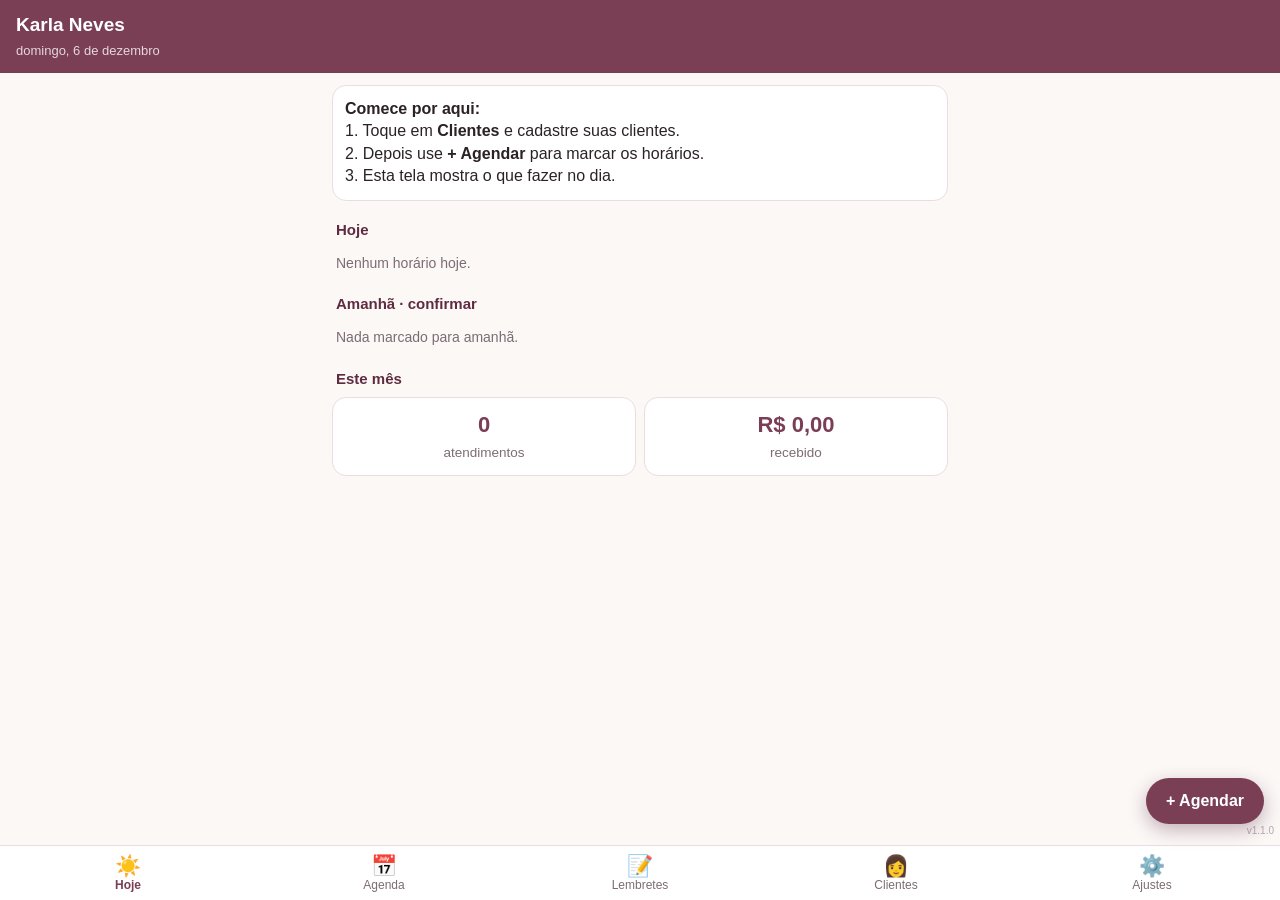
==== index.html @ f94f5964 "v1.1.0: área de Lembretes (repetição, cliente, pôr no calendário com alarme) Co-Authored-By: Claude " ====
<!DOCTYPE html>
<html lang="pt-BR">
<head>
<meta charset="utf-8">
<meta name="viewport" content="width=device-width, initial-scale=1, viewport-fit=cover">
<title>Karla Neves · Clientes</title>
<meta name="theme-color" content="#7a3e55">
<link rel="manifest" href="manifest.json">
<link rel="icon" href="icon-192.png">
<link rel="apple-touch-icon" href="icon-192.png">
<meta name="apple-mobile-web-app-capable" content="yes">
<meta name="apple-mobile-web-app-title" content="Clientes">
<style>
:root{--vinho:#7a3e55;--vinho2:#5e2c41;--rosa:#f6e9ee;--creme:#fbf8f6;--texto:#2b2226;--suave:#7c6c73;--linha:#eadde2;--verde:#2f8f5b;--verm:#c0392b;--amar:#c98a12;--zap:#1fa855}
*{box-sizing:border-box;-webkit-tap-highlight-color:transparent}
html,body{margin:0;background:var(--creme);color:var(--texto);font:16px/1.4 -apple-system,BlinkMacSystemFont,"Segoe UI",Roboto,sans-serif}
header{position:sticky;top:0;z-index:5;background:var(--vinho);color:#fff;padding:calc(12px + env(safe-area-inset-top)) 16px 12px}
header h1{margin:0;font-size:19px;font-weight:700}
header small{opacity:.8;font-size:13px}
main{padding:12px 12px 110px;max-width:640px;margin:0 auto}
nav{position:fixed;bottom:0;left:0;right:0;z-index:6;display:flex;background:#fff;border-top:1px solid var(--linha);padding-bottom:env(safe-area-inset-bottom)}
nav button{flex:1;border:0;background:none;padding:9px 0 8px;font-size:12px;color:var(--suave);display:flex;flex-direction:column;align-items:center;gap:2px}
nav button span{font-size:21px;line-height:1}
nav button.on{color:var(--vinho);font-weight:700}
h2{font-size:15px;margin:18px 4px 8px;color:var(--vinho2);display:flex;justify-content:space-between;align-items:center}
h2 .n{background:var(--vinho);color:#fff;border-radius:10px;padding:1px 8px;font-size:12px}
.card{background:#fff;border:1px solid var(--linha);border-radius:14px;padding:12px;margin-bottom:8px}
.row{display:flex;align-items:center;gap:10px}
.grow{flex:1;min-width:0}
.nome{font-weight:700;white-space:nowrap;overflow:hidden;text-overflow:ellipsis}
.sub{color:var(--suave);font-size:13.5px}
.hora{font-weight:800;font-size:17px;color:var(--vinho);min-width:52px}
.vazio{color:var(--suave);font-size:14px;padding:6px 4px 2px}
.acoes{display:flex;gap:6px;flex-wrap:wrap;margin-top:10px}
.btn{border:1px solid var(--linha);background:#fff;color:var(--texto);border-radius:10px;padding:9px 12px;font-size:14px;font-weight:600}
.btn.p{background:var(--vinho);border-color:var(--vinho);color:#fff}
.btn.z{background:var(--zap);border-color:var(--zap);color:#fff}
.btn.v{color:var(--verde);border-color:#bfe3cd}
.btn.r{color:var(--verm);border-color:#f0c4be}
.btn.full{width:100%;padding:13px;font-size:16px}
.tag{display:inline-block;font-size:12px;font-weight:700;border-radius:8px;padding:2px 7px}
.t-marcado{background:#efe7fb;color:#5b3a9a}.t-feito{background:#e3f4ea;color:var(--verde)}.t-faltou{background:#fbe6e3;color:var(--verm)}.t-cancelado{background:#eee;color:#777}.t-pagar{background:#fff2d9;color:var(--amar)}
.resumo{display:grid;grid-template-columns:1fr 1fr;gap:8px}
.resumo .card{margin:0;text-align:center}
.resumo b{display:block;font-size:22px;color:var(--vinho)}
.fab{position:fixed;right:16px;bottom:calc(76px + env(safe-area-inset-bottom));z-index:7;background:var(--vinho);color:#fff;border:0;border-radius:28px;padding:14px 20px;font-size:16px;font-weight:700;box-shadow:0 6px 18px rgba(94,44,65,.35)}
input,select,textarea{width:100%;font:inherit;font-size:16px;padding:11px;border:1px solid var(--linha);border-radius:10px;background:#fff;color:var(--texto)}
textarea{min-height:70px;resize:vertical}
label{display:block;font-size:13px;font-weight:700;color:var(--suave);margin:12px 2px 4px}
.duo{display:grid;grid-template-columns:1fr 1fr;gap:8px}
.busca{margin:4px 0 10px}
.dia{font-size:14px;font-weight:800;color:var(--vinho2);margin:16px 4px 6px;text-transform:capitalize}
.dia.hoje{color:var(--verde)}
#sheet{position:fixed;inset:0;z-index:20;display:none;background:rgba(30,15,22,.45)}
#sheet.on{display:block}
#sheet .box{position:absolute;left:0;right:0;bottom:0;max-height:92vh;overflow:auto;background:var(--creme);border-radius:18px 18px 0 0;padding:16px 16px calc(20px + env(safe-area-inset-bottom));max-width:640px;margin:0 auto}
#sheet h3{margin:0 0 4px;font-size:18px;color:var(--vinho2)}
.fecha{float:right;border:0;background:none;font-size:26px;line-height:1;color:var(--suave)}
.chips{display:flex;gap:6px;flex-wrap:wrap}
.chip{border:1px solid var(--linha);background:#fff;border-radius:16px;padding:6px 11px;font-size:13.5px}
.chip.on{background:var(--vinho);border-color:var(--vinho);color:#fff}
#toast{position:fixed;left:50%;bottom:140px;transform:translateX(-50%);background:#2b2226;color:#fff;padding:10px 16px;border-radius:10px;font-size:14px;z-index:30;opacity:0;transition:.25s;pointer-events:none}
#toast.on{opacity:1}
#versao{position:fixed;right:6px;bottom:calc(62px + env(safe-area-inset-bottom));font-size:10px;color:#b9a8b0;z-index:5}
.aviso{background:#fff2d9;border:1px solid #f2d79c;color:#7a5410;border-radius:12px;padding:10px 12px;font-size:14px;margin-top:8px}
.hist{border-top:1px solid var(--linha);padding:8px 0;font-size:14px}
</style>
</head>
<body>
<header><h1 id="tNeg">Karla Neves</h1><small id="tSub"></small></header>
<main id="main"></main>
<button class="fab" id="fab">+ Agendar</button>
<nav>
  <button data-v="hoje" class="on"><span>☀️</span>Hoje</button>
  <button data-v="agenda"><span>📅</span>Agenda</button>
  <button data-v="lembretes"><span>📝</span>Lembretes</button>
  <button data-v="clientes"><span>👩</span>Clientes</button>
  <button data-v="ajustes"><span>⚙️</span>Ajustes</button>
</nav>
<div id="sheet"><div class="box" id="sbox"></div></div>
<div id="toast"></div>
<div id="versao" data-versao></div>

<script>
const VERSAO='1.1.0';
document.getElementById('versao').textContent='v'+VERSAO;

/* ---------- dados ---------- */
const CHAVE='karla-clientes-v1';
const PADRAO={clientes:[],atend:[],lembretes:[],servicos:['Atendimento'],config:{
  negocio:'Karla Neves',diasSumida:45,
  msgConfirma:'Oi, {nome}! Tudo bem? Passando para confirmar seu horário {quando} às {hora} ({servico}). Posso confirmar? 😊',
  msgRetorno:'Oi, {nome}! Tudo bem? Faz um tempinho que você não vem. Quer agendar um horário esta semana? 💜',
  msgAniver:'Feliz aniversário, {nome}! 🎉 Muita saúde e alegria. Um beijo, {negocio}.',
  msgCobra:'Oi, {nome}! Ficou pendente o valor de R$ {valor} do atendimento de {data}. Pode me mandar quando der? Obrigada!'
},ultimoBackup:null};
let D;
function carregar(){try{D=JSON.parse(localStorage.getItem(CHAVE))}catch(e){D=null}
  if(!D)D=JSON.parse(JSON.stringify(PADRAO));
  D.config=Object.assign({},PADRAO.config,D.config||{});
  D.servicos=D.servicos&&D.servicos.length?D.servicos:['Atendimento'];
  D.lembretes=D.lembretes||[];}
function salvar(){try{localStorage.setItem(CHAVE,JSON.stringify(D))}catch(e){toast('Erro ao salvar!')}}
carregar();
try{navigator.storage&&navigator.storage.persist&&navigator.storage.persist()}catch(e){}

/* ---------- utilidades ---------- */
const $=s=>document.querySelector(s);
const id=()=>Date.now().toString(36)+Math.random().toString(36).slice(2,6);
const esc=s=>String(s??'').replace(/[&<>"']/g,c=>({'&':'&amp;','<':'&lt;','>':'&gt;','"':'&quot;',"'":'&#39;'}[c]));
const pad=n=>String(n).padStart(2,'0');
const iso=d=>d.getFullYear()+'-'+pad(d.getMonth()+1)+'-'+pad(d.getDate());
const hojeISO=()=>iso(new Date());
const somaDias=(s,n)=>{const d=new Date(s+'T12:00');d.setDate(d.getDate()+n);return iso(d)};
const difDias=(a,b)=>Math.round((new Date(b+'T12:00')-new Date(a+'T12:00'))/864e5);
const dataBR=s=>s?s.split('-').reverse().join('/'):'';
const diaSemana=s=>new Date(s+'T12:00').toLocaleDateString('pt-BR',{weekday:'long',day:'2-digit',month:'2-digit'});
const reais=v=>(Number(v)||0).toLocaleString('pt-BR',{minimumFractionDigits:2,maximumFractionDigits:2});
const cli=i=>D.clientes.find(c=>c.id===i)||{nome:'(cliente apagada)',tel:''};
function quando(s){const d=difDias(hojeISO(),s);return d===0?'hoje':d===1?'amanhã':'no dia '+dataBR(s)}
function toast(t){const e=$('#toast');e.textContent=t;e.classList.add('on');clearTimeout(e._t);e._t=setTimeout(()=>e.classList.remove('on'),2200)}
function telZap(t){let d=String(t||'').replace(/\D/g,'');if(!d)return'';if(d.length<=11)d='55'+d;return d}
function msg(mod,c,a){return mod.replace(/\{(\w+)\}/g,(m,k)=>({nome:(c.nome||'').split(' ')[0],negocio:D.config.negocio,
  quando:a?quando(a.data):'',data:a?dataBR(a.data):'',hora:a?a.hora:'',servico:a?a.servico:'',valor:a?reais(a.valor):''}[k]??m))}
function zap(c,texto){const t=telZap(c.tel);if(!t){toast('Cliente sem WhatsApp cadastrado');return}
  window.open('https://wa.me/'+t+'?text='+encodeURIComponent(texto),'_blank')}
function ultimaVisita(cid){let u=null;D.atend.forEach(a=>{if(a.clienteId===cid&&a.status==='feito'&&(!u||a.data>u))u=a.data});return u}
function temFuturo(cid){const h=hojeISO();return D.atend.some(a=>a.clienteId===cid&&a.status==='marcado'&&a.data>=h)}
function ordAt(a,b){return (a.data+a.hora).localeCompare(b.data+b.hora)}

/* ---------- navegação ---------- */
let VIEW='hoje',BUSCA='',VER_PASSADOS=false;
document.querySelectorAll('nav button').forEach(b=>b.onclick=()=>{VIEW=b.dataset.v;
  document.querySelectorAll('nav button').forEach(x=>x.classList.toggle('on',x===b));render();scrollTo(0,0)});
$('#fab').onclick=()=>formAtend();

function render(){
  $('#tNeg').textContent=D.config.negocio||'Clientes';
  $('#tSub').textContent=new Date().toLocaleDateString('pt-BR',{weekday:'long',day:'numeric',month:'long'});
  $('#fab').style.display=VIEW==='ajustes'?'none':'';
  $('#fab').textContent=VIEW==='clientes'?'+ Cliente':VIEW==='lembretes'?'+ Lembrete':'+ Agendar';
  $('#fab').onclick=VIEW==='clientes'?()=>formCliente():VIEW==='lembretes'?()=>formLemb():()=>formAtend();
  ({hoje:vHoje,agenda:vAgenda,lembretes:vLembretes,clientes:vClientes,ajustes:vAjustes})[VIEW]();
}

/* ---------- cartões ---------- */
function cardAt(a,modo){
  const c=cli(a.clienteId);
  const st=`<span class="tag t-${a.status}">${a.status}</span>`+(a.status==='feito'&&!a.pago&&Number(a.valor)>0?' <span class="tag t-pagar">a receber</span>':'');
  let ac='';
  if(a.status==='marcado'){
    ac+=`<button class="btn z" onclick="zapAt('${a.id}','confirma')">Confirmar</button>`;
    if(a.data<=hojeISO())ac+=`<button class="btn v" onclick="marca('${a.id}','feito')">✓ Feito</button><button class="btn r" onclick="marca('${a.id}','faltou')">Faltou</button>`;
  }
  if(a.status==='feito'&&!a.pago&&Number(a.valor)>0)ac+=`<button class="btn v" onclick="pagou('${a.id}')">Recebi R$ ${reais(a.valor)}</button><button class="btn z" onclick="zapAt('${a.id}','cobra')">Cobrar</button>`;
  return `<div class="card"><div class="row" onclick="formAtend('${a.id}')">
    <div class="hora">${modo==='data'?dataBR(a.data).slice(0,5):esc(a.hora||'--:--')}</div>
    <div class="grow"><div class="nome">${esc(c.nome)}</div><div class="sub">${esc(a.servico||'')}${Number(a.valor)?' · R$ '+reais(a.valor):''}</div></div>
    <div>${st}</div></div>${ac?`<div class="acoes">${ac}</div>`:''}</div>`;
}
function cardCli(c,extra,botao){
  return `<div class="card"><div class="row"><div class="grow" onclick="verCliente('${c.id}')"><div class="nome">${esc(c.nome)}</div><div class="sub">${extra||''}</div></div>${botao||''}</div></div>`;
}
window.zapAt=(aid,tipo)=>{const a=D.atend.find(x=>x.id===aid),c=cli(a.clienteId);
  zap(c,msg(tipo==='cobra'?D.config.msgCobra:D.config.msgConfirma,c,a));
  if(tipo==='confirma'){a.confirmado=true;salvar()}};
window.marca=(aid,s)=>{const a=D.atend.find(x=>x.id===aid);a.status=s;salvar();render();toast(s==='feito'?'Marcado como feito':'Marcado como falta')};
window.pagou=aid=>{const a=D.atend.find(x=>x.id===aid);a.pago=true;salvar();render();toast('Pagamento registrado')};

/* ---------- HOJE ---------- */
function vHoje(){
  const h=hojeISO(),am=somaDias(h,1);
  const deHoje=D.atend.filter(a=>a.data===h&&a.status!=='cancelado').sort(ordAt);
  const deAmanha=D.atend.filter(a=>a.data===am&&a.status==='marcado').sort(ordAt);
  const aReceber=D.atend.filter(a=>a.status==='feito'&&!a.pago&&Number(a.valor)>0&&a.data<h).sort(ordAt);
  const esqueceu=D.atend.filter(a=>a.status==='marcado'&&a.data<h).sort(ordAt);
  const aniv=D.clientes.filter(c=>c.aniver).map(c=>{const[m,d]=c.aniver.split('-');let ano=new Date().getFullYear();let s=ano+'-'+m+'-'+d;if(s<h)s=(ano+1)+'-'+m+'-'+d;return{c,s,dd:difDias(h,s)}}).filter(x=>x.dd<=7).sort((a,b)=>a.dd-b.dd);
  const sumidas=D.clientes.map(c=>({c,u:ultimaVisita(c.id)})).filter(x=>x.u&&difDias(x.u,h)>=D.config.diasSumida&&!temFuturo(x.c.id)&&!(x.c.avisadaEm&&difDias(x.c.avisadaEm,h)<15)).sort((a,b)=>a.u.localeCompare(b.u));
  const mes=h.slice(0,7);const feitosMes=D.atend.filter(a=>a.status==='feito'&&a.data.startsWith(mes));
  const recebido=feitosMes.filter(a=>a.pago).reduce((s,a)=>s+(Number(a.valor)||0),0);
  let o='';
  if(!D.clientes.length)o+=`<div class="card"><b>Comece por aqui:</b><br>1. Toque em <b>Clientes</b> e cadastre suas clientes.<br>2. Depois use <b>+ Agendar</b> para marcar os horários.<br>3. Esta tela mostra o que fazer no dia.</div>`;
  const lembHoje=D.lembretes.filter(l=>!l.feito&&(!l.data||l.data<=h)).sort(ordLemb);
  if(lembHoje.length)o+=sec('Lembretes',lembHoje.length,lembHoje.map(cardLemb).join(''));
  o+=sec('Hoje',deHoje.length,deHoje.map(a=>cardAt(a)).join('')||'<div class="vazio">Nenhum horário hoje.</div>');
  o+=sec('Amanhã · confirmar',deAmanha.length,deAmanha.map(a=>cardAt(a)).join('')||'<div class="vazio">Nada marcado para amanhã.</div>');
  if(esqueceu.length)o+=sec('Ficou sem marcar se veio',esqueceu.length,esqueceu.map(a=>cardAt(a,'data')).join(''));
  if(aReceber.length)o+=sec('A receber',aReceber.length,aReceber.map(a=>cardAt(a,'data')).join(''));
  if(aniv.length)o+=sec('Aniversários (7 dias)',aniv.length,aniv.map(x=>cardCli(x.c,x.dd===0?'🎂 É hoje!':'🎂 '+dataBR(x.s).slice(0,5)+' · em '+x.dd+' dia(s)',`<button class="btn z" onclick="zapCli('${x.c.id}','aniver')">Parabéns</button>`)).join(''));
  if(sumidas.length)o+=sec(`Sumidas (+${D.config.diasSumida} dias)`,sumidas.length,sumidas.map(x=>cardCli(x.c,'Última vez: '+dataBR(x.u)+' · há '+difDias(x.u,h)+' dias',`<button class="btn z" onclick="zapCli('${x.c.id}','retorno')">Chamar</button>`)).join(''));
  o+=`<h2>Este mês</h2><div class="resumo"><div class="card"><b>${feitosMes.length}</b><span class="sub">atendimentos</span></div><div class="card"><b>R$ ${reais(recebido)}</b><span class="sub">recebido</span></div></div>`;
  if(D.clientes.length&&(!D.ultimoBackup||difDias(D.ultimoBackup.slice(0,10),h)>=7))o+=`<div class="aviso">⚠️ Faz mais de 7 dias sem backup. Os dados ficam só neste celular. <a href="#" onclick="VIEW='ajustes';document.querySelector('[data-v=ajustes]').click();return false">Fazer backup</a></div>`;
  $('#main').innerHTML=o;
}
function sec(t,n,html){return `<h2>${t}${n?`<span class="n">${n}</span>`:''}</h2>${html}`}
window.zapCli=(cid,tipo)=>{const c=cli(cid);zap(c,msg(tipo==='aniver'?D.config.msgAniver:D.config.msgRetorno,c));
  if(tipo==='retorno'){c.avisadaEm=hojeISO();salvar();setTimeout(render,500)}};

/* ---------- AGENDA ---------- */
function vAgenda(){
  const h=hojeISO();
  let lista=D.atend.filter(a=>VER_PASSADOS?a.data<h:a.data>=h).sort(ordAt);
  if(VER_PASSADOS)lista.reverse();
  let o=`<div class="chips" style="margin:6px 2px"><button class="chip ${!VER_PASSADOS?'on':''}" onclick="VER_PASSADOS=false;render()">Próximos</button><button class="chip ${VER_PASSADOS?'on':''}" onclick="VER_PASSADOS=true;render()">Passados</button></div>`;
  if(!lista.length)o+='<div class="vazio" style="margin-top:14px">Nada por aqui.</div>';
  let dia='';
  lista.slice(0,200).forEach(a=>{if(a.data!==dia){dia=a.data;o+=`<div class="dia ${dia===h?'hoje':''}">${dia===h?'Hoje · ':''}${diaSemana(dia)}</div>`}o+=cardAt(a)});
  $('#main').innerHTML=o;
}

/* ---------- LEMBRETES ---------- */
const REP={nao:'Não repete',diario:'Todo dia',semanal:'Toda semana',mensal:'Todo mês'};
function ordLemb(a,b){return ((a.data||'0000')+(a.hora||'')).localeCompare((b.data||'0000')+(b.hora||''))}
function cardLemb(l){
  const h=hojeISO();const atras=l.data&&l.data<h&&!l.feito;
  const c=l.clienteId?cli(l.clienteId):null;
  const q=l.data?(l.data===h?'Hoje':l.data===somaDias(h,1)?'Amanhã':dataBR(l.data))+(l.hora?' às '+l.hora:''):'Sem data';
  return `<div class="card" style="${l.feito?'opacity:.55':''}"><div class="row">
    <button class="btn ${l.feito?'v':''}" style="padding:6px 10px;font-size:18px" onclick="feitoLemb('${l.id}')">${l.feito?'✓':'○'}</button>
    <div class="grow" onclick="formLemb('${l.id}')"><div class="nome" style="white-space:normal;${l.feito?'text-decoration:line-through':''}">${esc(l.texto)}</div>
    <div class="sub">${atras?'<b style="color:var(--verm)">Atrasado · </b>':''}${q}${l.repete&&l.repete!=='nao'?' · 🔁 '+REP[l.repete]:''}${c?' · 👩 '+esc(c.nome):''}</div></div></div></div>`;
}
function vLembretes(){
  const pend=D.lembretes.filter(l=>!l.feito).sort(ordLemb);
  const feitos=D.lembretes.filter(l=>l.feito).sort(ordLemb).reverse().slice(0,30);
  let o=sec('A fazer',pend.length,pend.map(cardLemb).join('')||'<div class="vazio">Nada pendente. Toque em <b>+ Lembrete</b>.</div>');
  if(feitos.length)o+=sec('Feitos',0,feitos.map(cardLemb).join('')+`<div class="acoes"><button class="btn r" onclick="limpaFeitos()">Apagar os feitos</button></div>`);
  $('#main').innerHTML=o;
}
window.feitoLemb=lid=>{const l=D.lembretes.find(x=>x.id===lid);l.feito=!l.feito;
  if(l.feito&&l.repete&&l.repete!=='nao'&&!l.proxCriado){const base=l.data||hojeISO();
    const prox=l.repete==='diario'?somaDias(base,1):l.repete==='semanal'?somaDias(base,7):(()=>{const d=new Date(base+'T12:00');d.setMonth(d.getMonth()+1);return iso(d)})();
    D.lembretes.push({...l,id:id(),data:prox,feito:false,proxCriado:false});l.proxCriado=true;toast('Feito! Próximo: '+dataBR(prox))}
  else toast(l.feito?'Feito!':'Voltou para a fazer');
  salvar();render()};
window.limpaFeitos=()=>{if(!confirm('Apagar todos os lembretes feitos?'))return;D.lembretes=D.lembretes.filter(l=>!l.feito);salvar();render()};
window.formLemb=(lid)=>{
  const l=lid?D.lembretes.find(x=>x.id===lid):{texto:'',data:hojeISO(),hora:'',clienteId:'',repete:'nao',feito:false};
  const opts=D.clientes.slice().sort((x,y)=>x.nome.localeCompare(y.nome,'pt')).map(c=>`<option value="${c.id}" ${c.id===l.clienteId?'selected':''}>${esc(c.nome)}</option>`).join('');
  abre(`<h3>${lid?'Lembrete':'Novo lembrete'}</h3>
  <label>O que fazer</label><textarea id="lTxt" placeholder="Ex.: Comprar acetona, pagar aluguel do espaço">${esc(l.texto)}</textarea>
  <div class="duo"><div><label>Data</label><input id="lData" type="date" value="${l.data||''}"></div><div><label>Hora (opcional)</label><input id="lHora" type="time" value="${esc(l.hora||'')}"></div></div>
  <label>Repetir</label><select id="lRep">${Object.entries(REP).map(([k,v])=>`<option value="${k}" ${l.repete===k?'selected':''}>${v}</option>`).join('')}</select>
  <label>Cliente (opcional)</label><select id="lCli"><option value="">Nenhuma</option>${opts}</select>
  <div class="acoes"><button class="btn p full" id="lOk">Salvar</button></div>
  <div class="acoes"><button class="btn full" id="lCal">📅 Salvar e pôr no calendário (com alarme)</button></div>
  ${lid?`<div class="acoes"><button class="btn r" id="lDel">Apagar lembrete</button></div>`:''}`);
  setTimeout(()=>!lid&&$('#lTxt').focus(),50);
  const grava=()=>{const texto=$('#lTxt').value.trim();if(!texto){toast('Escreva o lembrete');return null}
    const dados={texto,data:$('#lData').value,hora:$('#lHora').value,repete:$('#lRep').value,clienteId:$('#lCli').value};
    let obj;if(lid){Object.assign(l,dados);obj=l}else{obj={id:id(),feito:false,...dados};D.lembretes.push(obj)}
    salvar();fecha();render();return obj};
  $('#lOk').onclick=()=>{if(grava())toast('Lembrete salvo')};
  $('#lCal').onclick=()=>{if(!$('#lData').value)return toast('Escolha uma data para o calendário');const o=grava();if(o)calendario(o)};
  if(lid)$('#lDel').onclick=()=>{if(!confirm('Apagar este lembrete?'))return;D.lembretes=D.lembretes.filter(x=>x.id!==lid);salvar();fecha();render();toast('Apagado')};
};
async function calendario(l){
  const d=l.data.replace(/-/g,'');const agora=new Date().toISOString().replace(/[-:]/g,'').slice(0,15)+'Z';
  const txt=s=>String(s).replace(/[\\;,]/g,m=>'\\'+m).replace(/\n/g,'\\n');
  let ini,fim;
  if(l.hora){const t=l.hora.replace(':','')+'00';ini='DTSTART:'+d+'T'+t;const e=new Date(l.data+'T'+l.hora);e.setMinutes(e.getMinutes()+30);fim='DTEND:'+e.getFullYear()+pad(e.getMonth()+1)+pad(e.getDate())+'T'+pad(e.getHours())+pad(e.getMinutes())+'00'}
  else{ini='DTSTART;VALUE=DATE:'+d;fim='DTEND;VALUE=DATE:'+somaDias(l.data,1).replace(/-/g,'')}
  const rr={diario:'DAILY',semanal:'WEEKLY',mensal:'MONTHLY'}[l.repete];
  const c=l.clienteId?cli(l.clienteId).nome:'';
  const ics=['BEGIN:VCALENDAR','VERSION:2.0','PRODID:-//KarlaNeves//Clientes//PT','BEGIN:VEVENT','UID:'+l.id+'@karlaneves','DTSTAMP:'+agora,ini,fim,
    'SUMMARY:'+txt(l.texto+(c?' ('+c+')':'')),...(rr?['RRULE:FREQ='+rr]:[]),
    'BEGIN:VALARM','ACTION:DISPLAY','DESCRIPTION:'+txt(l.texto),'TRIGGER:'+(l.hora?'-PT0M':'PT9H'),'END:VALARM','END:VEVENT','END:VCALENDAR'].join('\r\n');
  const nome='lembrete.ics';const blob=new Blob([ics],{type:'text/calendar'});const file=new File([blob],nome,{type:'text/calendar'});
  try{if(/Android/i.test(navigator.userAgent)&&navigator.canShare&&navigator.canShare({files:[file]})){await navigator.share({files:[file]});return}}catch(e){if(e.name==='AbortError')return}
  const u=URL.createObjectURL(blob);const a=document.createElement('a');a.href=u;a.download=nome;document.body.appendChild(a);a.click();a.remove();setTimeout(()=>URL.revokeObjectURL(u),3000);
  toast('Abra o arquivo para adicionar ao calendário');
}

/* ---------- CLIENTES ---------- */
function vClientes(){
  const b=BUSCA.toLowerCase();
  const lista=D.clientes.filter(c=>!b||c.nome.toLowerCase().includes(b)||String(c.tel).includes(b)).sort((a,c)=>a.nome.localeCompare(c.nome,'pt'));
  let o=`<input class="busca" id="busca" placeholder="🔍 Buscar por nome ou telefone" value="${esc(BUSCA)}">`;
  o+=`<div class="sub" style="margin:0 4px 8px">${D.clientes.length} cliente(s)</div>`;
  o+=lista.map(c=>{const u=ultimaVisita(c.id);return cardCli(c,u?'Última vez: '+dataBR(u):'Ainda sem atendimento',`<button class="btn z" onclick="zapCli('${c.id}','livre')">WhatsApp</button>`)}).join('')||'<div class="vazio">Nenhuma cliente encontrada.</div>';
  $('#main').innerHTML=o;
  const i=$('#busca');i.oninput=()=>{BUSCA=i.value;const p=i.selectionStart;vClientes();const n=$('#busca');n.focus();n.setSelectionRange(p,p)};
}
window.zapCli=((orig)=>(cid,tipo)=>{if(tipo==='livre'){const c=cli(cid);const t=telZap(c.tel);if(!t)return toast('Cliente sem WhatsApp cadastrado');window.open('https://wa.me/'+t,'_blank');return}orig(cid,tipo)})(window.zapCli);

/* ---------- folha (formulários) ---------- */
function abre(html){$('#sbox').innerHTML='<button class="fecha" onclick="fecha()">×</button>'+html;$('#sheet').classList.add('on')}
window.fecha=()=>$('#sheet').classList.remove('on');
$('#sheet').onclick=e=>{if(e.target.id==='sheet')fecha()};

window.formCliente=(cid,depois)=>{
  const c=cid?D.clientes.find(x=>x.id===cid):{nome:'',tel:'',aniver:'',obs:''};
  const [am,ad]=(c.aniver||'-').split('-');
  abre(`<h3>${cid?'Editar cliente':'Nova cliente'}</h3>
  <label>Nome</label><input id="fNome" value="${esc(c.nome)}" autocomplete="off">
  <label>WhatsApp (com DDD)</label><input id="fTel" type="tel" inputmode="tel" value="${esc(c.tel)}" placeholder="77 99999-9999">
  <label>Aniversário (dia e mês)</label><div class="duo"><input id="fAd" inputmode="numeric" maxlength="2" placeholder="Dia" value="${esc(ad||'')}"><input id="fAm" inputmode="numeric" maxlength="2" placeholder="Mês" value="${esc(am||'')}"></div>
  <label>Observações (preferências, alergias, cor, etc.)</label><textarea id="fObs">${esc(c.obs)}</textarea>
  <div class="acoes"><button class="btn p full" id="fOk">Salvar</button></div>`);
  setTimeout(()=>!cid&&$('#fNome').focus(),50);
  $('#fOk').onclick=()=>{
    const nome=$('#fNome').value.trim();if(!nome)return toast('Escreva o nome');
    const d=parseInt($('#fAd').value),m=parseInt($('#fAm').value);
    let aniver='';if(d&&m){if(d<1||d>31||m<1||m>12)return toast('Aniversário inválido');aniver=pad(m)+'-'+pad(d)}
    const dados={nome,tel:$('#fTel').value.trim(),aniver,obs:$('#fObs').value.trim()};
    let novo;if(cid)Object.assign(c,dados);else{novo={id:id(),criado:hojeISO(),...dados};D.clientes.push(novo)}
    salvar();fecha();render();toast('Cliente salva');
    if(depois)depois(novo||c);
  };
};

window.verCliente=cid=>{
  const c=cli(cid);const hs=D.atend.filter(a=>a.clienteId===cid).sort(ordAt).reverse();
  const feitos=hs.filter(a=>a.status==='feito');const total=feitos.reduce((s,a)=>s+(Number(a.valor)||0),0);
  const faltas=hs.filter(a=>a.status==='faltou').length;
  abre(`<h3>${esc(c.nome)}</h3>
  <div class="sub">${c.tel?'📱 '+esc(c.tel):'Sem telefone'}${c.aniver?' · 🎂 '+c.aniver.split('-').reverse().join('/'):''}</div>
  ${c.obs?`<div class="card" style="margin-top:10px">📝 ${esc(c.obs).replace(/\n/g,'<br>')}</div>`:''}
  <div class="resumo" style="margin-top:10px"><div class="card"><b>${feitos.length}</b><span class="sub">atendimentos${faltas?' · '+faltas+' falta(s)':''}</span></div><div class="card"><b>R$ ${reais(total)}</b><span class="sub">no total</span></div></div>
  <div class="acoes"><button class="btn z" onclick="zapCli('${cid}','livre')">WhatsApp</button><button class="btn p" onclick="formAtend(null,'${cid}')">Agendar</button><button class="btn" onclick="formCliente('${cid}')">Editar</button></div>
  <h2>Histórico</h2>${hs.map(a=>`<div class="hist" onclick="formAtend('${a.id}')"><b>${dataBR(a.data)} ${esc(a.hora||'')}</b> · ${esc(a.servico||'')} ${Number(a.valor)?'· R$ '+reais(a.valor):''} <span class="tag t-${a.status}">${a.status}</span></div>`).join('')||'<div class="vazio">Nenhum atendimento ainda.</div>'}
  <div class="acoes" style="margin-top:20px"><button class="btn r" onclick="apagaCliente('${cid}')">Apagar cliente</button></div>`);
};
window.apagaCliente=cid=>{const n=D.atend.filter(a=>a.clienteId===cid).length;
  if(!confirm('Apagar esta cliente'+(n?' e os '+n+' atendimento(s) dela':'')+'? Não dá para desfazer.'))return;
  D.clientes=D.clientes.filter(c=>c.id!==cid);D.atend=D.atend.filter(a=>a.clienteId!==cid);salvar();fecha();render();toast('Cliente apagada')};

window.formAtend=(aid,cidPre)=>{
  if(!aid&&!D.clientes.length){toast('Cadastre uma cliente primeiro');return formCliente(null,c=>formAtend(null,c.id))}
  const a=aid?D.atend.find(x=>x.id===aid):{clienteId:cidPre||'',data:hojeISO(),hora:'',servico:D.servicos[0]||'',valor:'',status:'marcado',pago:false,obs:''};
  const opts=D.clientes.slice().sort((x,y)=>x.nome.localeCompare(y.nome,'pt')).map(c=>`<option value="${c.id}" ${c.id===a.clienteId?'selected':''}>${esc(c.nome)}</option>`).join('');
  const sv=D.servicos.map(s=>`<option>${esc(s)}</option>`).join('');
  abre(`<h3>${aid?'Atendimento':'Novo agendamento'}</h3>
  <label>Cliente</label><div class="row"><select id="aCli" class="grow"><option value="">Escolha…</option>${opts}</select><button class="btn" onclick="formCliente(null,c=>formAtend(null,c.id))">+ Nova</button></div>
  <div class="duo"><div><label>Data</label><input id="aData" type="date" value="${a.data}"></div><div><label>Hora</label><input id="aHora" type="time" value="${esc(a.hora)}"></div></div>
  <label>Serviço</label><input id="aServ" list="lServ" value="${esc(a.servico)}" placeholder="Ex.: Manicure"><datalist id="lServ">${sv}</datalist>
  <label>Valor (R$)</label><input id="aVal" inputmode="decimal" value="${a.valor!==''?esc(String(a.valor).replace('.',',')):''}" placeholder="0,00">
  <label>Situação</label><div class="chips" id="aSt">${['marcado','feito','faltou','cancelado'].map(s=>`<button class="chip ${a.status===s?'on':''}" data-s="${s}">${s}</button>`).join('')}</div>
  <label><input type="checkbox" id="aPago" style="width:auto;vertical-align:middle" ${a.pago?'checked':''}> Já pagou</label>
  <label>Observação</label><textarea id="aObs">${esc(a.obs)}</textarea>
  <div class="acoes"><button class="btn p full" id="aOk">Salvar</button></div>
  ${aid?`<div class="acoes"><button class="btn r" id="aDel">Apagar atendimento</button></div>`:''}`);
  let st=a.status;
  document.querySelectorAll('#aSt .chip').forEach(b=>b.onclick=()=>{st=b.dataset.s;document.querySelectorAll('#aSt .chip').forEach(x=>x.classList.toggle('on',x===b))});
  $('#aOk').onclick=()=>{
    const clienteId=$('#aCli').value;if(!clienteId)return toast('Escolha a cliente');
    const data=$('#aData').value;if(!data)return toast('Escolha a data');
    const servico=$('#aServ').value.trim();
    const valor=parseFloat(($('#aVal').value||'0').replace(/\./g,'').replace(',','.'))||0;
    const hora=$('#aHora').value;
    const choque=D.atend.find(x=>x.id!==aid&&x.data===data&&hora&&x.hora===hora&&x.status==='marcado');
    if(choque&&!confirm('Já tem '+cli(choque.clienteId).nome+' marcada nesse horário. Salvar mesmo assim?'))return;
    const dados={clienteId,data,hora,servico,valor,status:st,pago:$('#aPago').checked,obs:$('#aObs').value.trim()};
    if(aid)Object.assign(a,dados);else D.atend.push({id:id(),...dados});
    if(servico&&!D.servicos.includes(servico))D.servicos.push(servico);
    salvar();fecha();render();toast('Salvo');
  };
  if(aid)$('#aDel').onclick=()=>{if(!confirm('Apagar este atendimento?'))return;D.atend=D.atend.filter(x=>x.id!==aid);salvar();fecha();render();toast('Apagado')};
};

/* ---------- AJUSTES ---------- */
function vAjustes(){
  const c=D.config;
  $('#main').innerHTML=`
  <h2>Backup (importante)</h2>
  <div class="card">Os dados ficam <b>só neste celular</b>. Faça backup toda semana e guarde o arquivo no WhatsApp, e-mail ou Drive.
  <div class="sub" style="margin-top:6px">Último backup: ${D.ultimoBackup?dataBR(D.ultimoBackup.slice(0,10)):'nunca'}</div>
  <div class="acoes"><button class="btn p" onclick="backup()">Fazer backup</button><button class="btn" onclick="$('#arq').click()">Restaurar backup</button></div>
  <input type="file" id="arq" accept=".json,application/json" style="display:none"></div>
  <h2>Negócio</h2>
  <div class="card"><label style="margin-top:0">Nome que aparece no topo e nas mensagens</label><input id="cNeg" value="${esc(c.negocio)}">
  <label>Avisar "sumida" depois de quantos dias sem vir</label><input id="cDias" type="number" inputmode="numeric" value="${c.diasSumida}"></div>
  <h2>Mensagens do WhatsApp</h2>
  <div class="card"><div class="sub">Pode usar: {nome} {quando} {data} {hora} {servico} {valor} {negocio}</div>
  <label>Confirmar horário</label><textarea id="mConf">${esc(c.msgConfirma)}</textarea>
  <label>Chamar cliente sumida</label><textarea id="mRet">${esc(c.msgRetorno)}</textarea>
  <label>Aniversário</label><textarea id="mAni">${esc(c.msgAniver)}</textarea>
  <label>Cobrar pagamento</label><textarea id="mCob">${esc(c.msgCobra)}</textarea></div>
  <div class="acoes"><button class="btn p full" onclick="salvaAjustes()">Salvar ajustes</button></div>
  <h2>Instalar no celular</h2>
  <div class="card sub">Android (Chrome): menu ⋮ → <b>Adicionar à tela inicial</b>.<br>iPhone (Safari): botão Compartilhar → <b>Adicionar à Tela de Início</b>.</div>
  <div class="sub" style="text-align:center;margin-top:16px">Versão ${VERSAO}</div>`;
  $('#arq').onchange=restaurar;
}
window.salvaAjustes=()=>{Object.assign(D.config,{negocio:$('#cNeg').value.trim()||'Clientes',diasSumida:Math.max(1,parseInt($('#cDias').value)||45),
  msgConfirma:$('#mConf').value,msgRetorno:$('#mRet').value,msgAniver:$('#mAni').value,msgCobra:$('#mCob').value});salvar();render();toast('Ajustes salvos')};
window.backup=async()=>{
  D.ultimoBackup=new Date().toISOString();salvar();
  const nome='backup-clientes-'+hojeISO()+'.json';
  const blob=new Blob([JSON.stringify(D,null,1)],{type:'application/json'});
  const file=new File([blob],nome,{type:'application/json'});
  try{if(navigator.canShare&&navigator.canShare({files:[file]})){await navigator.share({files:[file],title:nome});render();toast('Backup feito');return}}catch(e){if(e.name==='AbortError'){return}}
  const u=URL.createObjectURL(blob);const l=document.createElement('a');l.href=u;l.download=nome;document.body.appendChild(l);l.click();l.remove();setTimeout(()=>URL.revokeObjectURL(u),2000);render();toast('Backup baixado');
};
function restaurar(e){const f=e.target.files[0];if(!f)return;const r=new FileReader();
  r.onload=()=>{try{const n=JSON.parse(r.result);if(!Array.isArray(n.clientes)||!Array.isArray(n.atend))throw 0;
    if(!confirm('Restaurar este backup? Ele SUBSTITUI os dados atuais ('+n.clientes.length+' clientes, '+n.atend.length+' atendimentos).'))return;
    D=n;D.config=Object.assign({},PADRAO.config,D.config||{});D.servicos=D.servicos||['Atendimento'];D.lembretes=D.lembretes||[];salvar();render();toast('Backup restaurado')}catch(x){toast('Arquivo inválido')}};
  r.readAsText(f)}

render();
if('serviceWorker' in navigator)navigator.serviceWorker.register('sw.js').catch(()=>{});
</script>
</body>
</html>
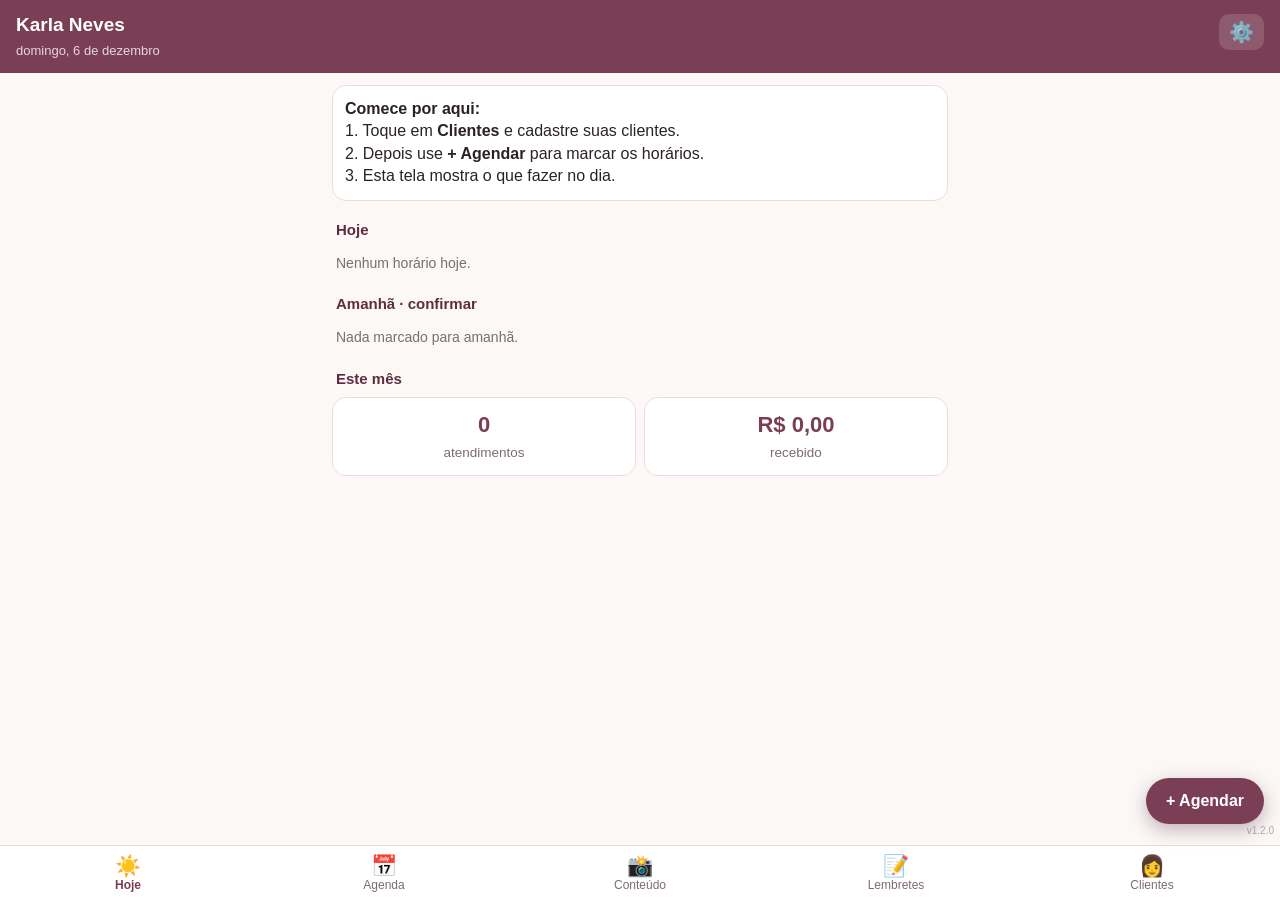
==== commit 28412423: "v1.2.0: área Conteúdo (post com arquivo e legenda, vídeo com roteiro e links, lembrete por WhatsApp)" ====
--- a/index.html
+++ b/index.html
@@ -67,31 +67,33 @@
 </style>
 </head>
 <body>
-<header><h1 id="tNeg">Karla Neves</h1><small id="tSub"></small></header>
+<header><button id="engr" style="float:right;border:0;background:rgba(255,255,255,.15);color:#fff;border-radius:10px;font-size:20px;padding:6px 10px;margin-top:2px">⚙️</button><h1 id="tNeg">Karla Neves</h1><small id="tSub"></small></header>
 <main id="main"></main>
 <button class="fab" id="fab">+ Agendar</button>
 <nav>
   <button data-v="hoje" class="on"><span>☀️</span>Hoje</button>
   <button data-v="agenda"><span>📅</span>Agenda</button>
+  <button data-v="conteudo"><span>📸</span>Conteúdo</button>
   <button data-v="lembretes"><span>📝</span>Lembretes</button>
   <button data-v="clientes"><span>👩</span>Clientes</button>
-  <button data-v="ajustes"><span>⚙️</span>Ajustes</button>
 </nav>
 <div id="sheet"><div class="box" id="sbox"></div></div>
 <div id="toast"></div>
 <div id="versao" data-versao></div>
 
 <script>
-const VERSAO='1.1.0';
+const VERSAO='1.2.0';
 document.getElementById('versao').textContent='v'+VERSAO;
 
 /* ---------- dados ---------- */
 const CHAVE='karla-clientes-v1';
-const PADRAO={clientes:[],atend:[],lembretes:[],servicos:['Atendimento'],config:{
+const PADRAO={clientes:[],atend:[],lembretes:[],conteudos:[],servicos:['Atendimento'],config:{
   negocio:'Karla Neves',diasSumida:45,
   msgConfirma:'Oi, {nome}! Tudo bem? Passando para confirmar seu horário {quando} às {hora} ({servico}). Posso confirmar? 😊',
   msgRetorno:'Oi, {nome}! Tudo bem? Faz um tempinho que você não vem. Quer agendar um horário esta semana? 💜',
   msgAniver:'Feliz aniversário, {nome}! 🎉 Muita saúde e alegria. Um beijo, {negocio}.',
+  msgPost:'Oi, {nome}! 📸 Lembrete: {prazo} é dia de postar no Instagram ({titulo}).\n\nLegenda:\n{legenda}',
+  msgVideo:'Oi, {nome}! 🎬 Lembrete: gravar o vídeo "{titulo}" até {prazo}.\n\nRoteiro:\n{roteiro}\n\nReferências:\n{links}',
   msgCobra:'Oi, {nome}! Ficou pendente o valor de R$ {valor} do atendimento de {data}. Pode me mandar quando der? Obrigada!'
 },ultimoBackup:null};
 let D;
@@ -99,7 +101,7 @@
   if(!D)D=JSON.parse(JSON.stringify(PADRAO));
   D.config=Object.assign({},PADRAO.config,D.config||{});
   D.servicos=D.servicos&&D.servicos.length?D.servicos:['Atendimento'];
-  D.lembretes=D.lembretes||[];}
+  D.lembretes=D.lembretes||[];D.conteudos=D.conteudos||[];}
 function salvar(){try{localStorage.setItem(CHAVE,JSON.stringify(D))}catch(e){toast('Erro ao salvar!')}}
 carregar();
 try{navigator.storage&&navigator.storage.persist&&navigator.storage.persist()}catch(e){}
@@ -120,8 +122,8 @@
 function quando(s){const d=difDias(hojeISO(),s);return d===0?'hoje':d===1?'amanhã':'no dia '+dataBR(s)}
 function toast(t){const e=$('#toast');e.textContent=t;e.classList.add('on');clearTimeout(e._t);e._t=setTimeout(()=>e.classList.remove('on'),2200)}
 function telZap(t){let d=String(t||'').replace(/\D/g,'');if(!d)return'';if(d.length<=11)d='55'+d;return d}
-function msg(mod,c,a){return mod.replace(/\{(\w+)\}/g,(m,k)=>({nome:(c.nome||'').split(' ')[0],negocio:D.config.negocio,
-  quando:a?quando(a.data):'',data:a?dataBR(a.data):'',hora:a?a.hora:'',servico:a?a.servico:'',valor:a?reais(a.valor):''}[k]??m))}
+function msg(mod,c,a,ex){return mod.replace(/\{(\w+)\}/g,(m,k)=>(Object.assign({nome:(c.nome||'').split(' ')[0],negocio:D.config.negocio,
+  quando:a?quando(a.data):'',data:a?dataBR(a.data):'',hora:a?a.hora:'',servico:a?a.servico:'',valor:a?reais(a.valor):''},ex||{})[k]??m))}
 function zap(c,texto){const t=telZap(c.tel);if(!t){toast('Cliente sem WhatsApp cadastrado');return}
   window.open('https://wa.me/'+t+'?text='+encodeURIComponent(texto),'_blank')}
 function ultimaVisita(cid){let u=null;D.atend.forEach(a=>{if(a.clienteId===cid&&a.status==='feito'&&(!u||a.data>u))u=a.data});return u}
@@ -133,14 +135,16 @@
 document.querySelectorAll('nav button').forEach(b=>b.onclick=()=>{VIEW=b.dataset.v;
   document.querySelectorAll('nav button').forEach(x=>x.classList.toggle('on',x===b));render();scrollTo(0,0)});
 $('#fab').onclick=()=>formAtend();
+window.irAjustes=()=>{VIEW='ajustes';document.querySelectorAll('nav button').forEach(x=>x.classList.remove('on'));render();scrollTo(0,0)};
+$('#engr').onclick=irAjustes;
 
 function render(){
   $('#tNeg').textContent=D.config.negocio||'Clientes';
   $('#tSub').textContent=new Date().toLocaleDateString('pt-BR',{weekday:'long',day:'numeric',month:'long'});
   $('#fab').style.display=VIEW==='ajustes'?'none':'';
-  $('#fab').textContent=VIEW==='clientes'?'+ Cliente':VIEW==='lembretes'?'+ Lembrete':'+ Agendar';
-  $('#fab').onclick=VIEW==='clientes'?()=>formCliente():VIEW==='lembretes'?()=>formLemb():()=>formAtend();
-  ({hoje:vHoje,agenda:vAgenda,lembretes:vLembretes,clientes:vClientes,ajustes:vAjustes})[VIEW]();
+  $('#fab').textContent=VIEW==='clientes'?'+ Cliente':VIEW==='lembretes'?'+ Lembrete':VIEW==='conteudo'?'+ Conteúdo':'+ Agendar';
+  $('#fab').onclick=VIEW==='clientes'?()=>formCliente():VIEW==='lembretes'?()=>formLemb():VIEW==='conteudo'?()=>formCont():()=>formAtend();
+  ({hoje:vHoje,agenda:vAgenda,conteudo:vConteudo,lembretes:vLembretes,clientes:vClientes,ajustes:vAjustes})[VIEW]();
 }
 
 /* ---------- cartões ---------- */
@@ -182,6 +186,8 @@
   if(!D.clientes.length)o+=`<div class="card"><b>Comece por aqui:</b><br>1. Toque em <b>Clientes</b> e cadastre suas clientes.<br>2. Depois use <b>+ Agendar</b> para marcar os horários.<br>3. Esta tela mostra o que fazer no dia.</div>`;
   const lembHoje=D.lembretes.filter(l=>!l.feito&&(!l.data||l.data<=h)).sort(ordLemb);
   if(lembHoje.length)o+=sec('Lembretes',lembHoje.length,lembHoje.map(cardLemb).join(''));
+  const contHoje=D.conteudos.filter(k=>k.status!=='postado'&&k.data&&k.data<=am).sort(ordCont);
+  if(contHoje.length)o+=sec('Conteúdo das clientes',contHoje.length,contHoje.map(cardCont).join(''));
   o+=sec('Hoje',deHoje.length,deHoje.map(a=>cardAt(a)).join('')||'<div class="vazio">Nenhum horário hoje.</div>');
   o+=sec('Amanhã · confirmar',deAmanha.length,deAmanha.map(a=>cardAt(a)).join('')||'<div class="vazio">Nada marcado para amanhã.</div>');
   if(esqueceu.length)o+=sec('Ficou sem marcar se veio',esqueceu.length,esqueceu.map(a=>cardAt(a,'data')).join(''));
@@ -189,7 +195,7 @@
   if(aniv.length)o+=sec('Aniversários (7 dias)',aniv.length,aniv.map(x=>cardCli(x.c,x.dd===0?'🎂 É hoje!':'🎂 '+dataBR(x.s).slice(0,5)+' · em '+x.dd+' dia(s)',`<button class="btn z" onclick="zapCli('${x.c.id}','aniver')">Parabéns</button>`)).join(''));
   if(sumidas.length)o+=sec(`Sumidas (+${D.config.diasSumida} dias)`,sumidas.length,sumidas.map(x=>cardCli(x.c,'Última vez: '+dataBR(x.u)+' · há '+difDias(x.u,h)+' dias',`<button class="btn z" onclick="zapCli('${x.c.id}','retorno')">Chamar</button>`)).join(''));
   o+=`<h2>Este mês</h2><div class="resumo"><div class="card"><b>${feitosMes.length}</b><span class="sub">atendimentos</span></div><div class="card"><b>R$ ${reais(recebido)}</b><span class="sub">recebido</span></div></div>`;
-  if(D.clientes.length&&(!D.ultimoBackup||difDias(D.ultimoBackup.slice(0,10),h)>=7))o+=`<div class="aviso">⚠️ Faz mais de 7 dias sem backup. Os dados ficam só neste celular. <a href="#" onclick="VIEW='ajustes';document.querySelector('[data-v=ajustes]').click();return false">Fazer backup</a></div>`;
+  if(D.clientes.length&&(!D.ultimoBackup||difDias(D.ultimoBackup.slice(0,10),h)>=7))o+=`<div class="aviso">⚠️ Faz mais de 7 dias sem backup. Os dados ficam só neste celular. <a href="#" onclick="irAjustes();return false">Fazer backup</a></div>`;
   $('#main').innerHTML=o;
 }
 function sec(t,n,html){return `<h2>${t}${n?`<span class="n">${n}</span>`:''}</h2>${html}`}
@@ -271,6 +277,122 @@
   toast('Abra o arquivo para adicionar ao calendário');
 }
 
+/* ---------- ARQUIVOS (IndexedDB) ---------- */
+const ARQ=(()=>{let dbp=null;
+  function db(){return dbp||(dbp=new Promise((ok,er)=>{const r=indexedDB.open('karla-arquivos',1);r.onupgradeneeded=()=>r.result.createObjectStore('f');r.onsuccess=()=>ok(r.result);r.onerror=()=>er(r.error)}))}
+  async function op(modo,fn){const d=await db();return new Promise((ok,er)=>{const t=d.transaction('f',modo);const s=t.objectStore('f');const r=fn(s);t.oncomplete=()=>ok(r&&r.result);t.onerror=()=>er(t.error)})}
+  return{put:(k,v)=>op('readwrite',s=>s.put(v,k)),get:k=>op('readonly',s=>s.get(k)),del:k=>op('readwrite',s=>s.delete(k))};
+})();
+const tamTxt=b=>b>1048576?(b/1048576).toFixed(1)+' MB':Math.max(1,Math.round(b/1024))+' KB';
+const blobB64=b=>new Promise(ok=>{const r=new FileReader();r.onload=()=>ok(r.result);r.readAsDataURL(b)});
+const b64Blob=async u=>(await fetch(u)).blob();
+
+/* ---------- CONTEÚDO (Instagram) ---------- */
+const TIPO={post:'📸 Post',video:'🎬 Vídeo'};
+const STC={pendente:'pendente',enviado:'lembrada',postado:'postado'};
+let VER_POSTADOS=false;
+function ordCont(a,b){return ((a.data||'9999')+(a.hora||'')).localeCompare((b.data||'9999')+(b.hora||''))}
+function extraCont(k){return{titulo:k.titulo||(k.tipo==='video'?'vídeo':'post'),legenda:k.legenda||'',roteiro:k.roteiro||'',links:k.links||'',
+  prazo:k.data?quando(k.data):'',data:k.data?dataBR(k.data):'',hora:k.hora||''}}
+function cardCont(k){
+  const h=hojeISO();const c=cli(k.clienteId);const atras=k.data&&k.data<h&&k.status!=='postado';
+  const q=k.data?(k.data===h?'Hoje':k.data===somaDias(h,1)?'Amanhã':dataBR(k.data))+(k.hora?' às '+k.hora:''):'Sem prazo';
+  const n=(k.anexos||[]).length;
+  let ac='';
+  if(k.status!=='postado'){
+    ac+=`<button class="btn z" onclick="lembraCont('${k.id}')">Lembrar</button>`;
+    if(n||k.legenda||k.roteiro)ac+=`<button class="btn" onclick="enviaCont('${k.id}')">Enviar ${n?'arquivo':'texto'}</button>`;
+    ac+=`<button class="btn v" onclick="postouCont('${k.id}')">✓ ${k.tipo==='video'?'Gravou':'Postou'}</button>`;
+  }
+  return `<div class="card" style="${k.status==='postado'?'opacity:.6':''}"><div class="row" onclick="formCont('${k.id}')">
+    <div class="grow"><div class="nome">${TIPO[k.tipo]} · ${esc(c.nome)}</div>
+    <div class="sub" style="white-space:normal">${k.titulo?esc(k.titulo)+' · ':''}${atras?'<b style="color:var(--verm)">Atrasado · </b>':''}${q}${n?' · 📎 '+n:''}${k.repete&&k.repete!=='nao'?' · 🔁':''}</div></div>
+    <span class="tag t-${k.status==='postado'?'feito':k.status==='enviado'?'marcado':'pagar'}">${STC[k.status]}</span></div>
+    ${ac?`<div class="acoes">${ac}</div>`:''}</div>`;
+}
+function vConteudo(){
+  const lista=D.conteudos.filter(k=>VER_POSTADOS?k.status==='postado':k.status!=='postado').sort(ordCont);
+  if(VER_POSTADOS)lista.reverse();
+  let o=`<div class="chips" style="margin:6px 2px"><button class="chip ${!VER_POSTADOS?'on':''}" onclick="VER_POSTADOS=false;render()">A fazer</button><button class="chip ${VER_POSTADOS?'on':''}" onclick="VER_POSTADOS=true;render()">Feitos</button></div>`;
+  if(!lista.length)o+=`<div class="vazio" style="margin-top:14px">${VER_POSTADOS?'Nada feito ainda.':'Nada pendente. Toque em <b>+ Conteúdo</b>.'}</div>`;
+  o+=lista.slice(0,200).map(cardCont).join('');
+  $('#main').innerHTML=o;
+}
+window.lembraCont=kid=>{const k=D.conteudos.find(x=>x.id===kid),c=cli(k.clienteId);
+  zap(c,msg(k.tipo==='video'?D.config.msgVideo:D.config.msgPost,c,null,extraCont(k)).replace(/\n{3,}/g,'\n\n').trim());
+  if(k.status==='pendente'){k.status='enviado';salvar();setTimeout(render,500)}};
+window.enviaCont=async kid=>{const k=D.conteudos.find(x=>x.id===kid);
+  const texto=k.tipo==='video'?[k.titulo,k.roteiro&&'Roteiro:\n'+k.roteiro,k.links&&'Referências:\n'+k.links].filter(Boolean).join('\n\n'):k.legenda;
+  const files=[];for(const a of (k.anexos||[])){const r=await ARQ.get(a.id);if(r)files.push(new File([r.blob],a.nome,{type:a.tipo}))}
+  try{await navigator.clipboard.writeText(texto||'')}catch(e){}
+  if(navigator.share){try{const d=files.length?{files,text:texto}:{text:texto};
+    if(!files.length||(navigator.canShare&&navigator.canShare({files}))){await navigator.share(d);if(texto)toast('Texto também copiado: cole se não aparecer');return}}catch(e){if(e.name==='AbortError')return}}
+  files.forEach(f=>{const u=URL.createObjectURL(f);const l=document.createElement('a');l.href=u;l.download=f.name;document.body.appendChild(l);l.click();l.remove();setTimeout(()=>URL.revokeObjectURL(u),3000)});
+  toast(files.length?'Arquivo baixado e texto copiado':'Texto copiado');
+};
+window.postouCont=kid=>{const k=D.conteudos.find(x=>x.id===kid);k.status='postado';k.feitoEm=hojeISO();
+  if(k.repete&&k.repete!=='nao'&&!k.proxCriado){const base=k.data||hojeISO();
+    const prox=k.repete==='semanal'?somaDias(base,7):k.repete==='quinzenal'?somaDias(base,14):(()=>{const d=new Date(base+'T12:00');d.setMonth(d.getMonth()+1);return iso(d)})();
+    D.conteudos.push({id:id(),clienteId:k.clienteId,tipo:k.tipo,titulo:k.titulo,data:prox,hora:k.hora,repete:k.repete,legenda:'',roteiro:'',links:k.links||'',anexos:[],status:'pendente'});
+    k.proxCriado=true;toast('Feito! Próximo: '+dataBR(prox))}else toast('Marcado como feito');
+  salvar();render()};
+
+window.formCont=(kid,cidPre)=>{
+  if(!kid&&!D.clientes.length){toast('Cadastre uma cliente primeiro');return formCliente(null,c=>formCont(null,c.id))}
+  const k=kid?D.conteudos.find(x=>x.id===kid):{clienteId:cidPre||'',tipo:'post',titulo:'',data:hojeISO(),hora:'',repete:'nao',legenda:'',roteiro:'',links:'',anexos:[],status:'pendente'};
+  let tipo=k.tipo;let anexos=(k.anexos||[]).slice();const novos={};const removidos=[];
+  const opts=D.clientes.slice().sort((x,y)=>x.nome.localeCompare(y.nome,'pt')).map(c=>`<option value="${c.id}" ${c.id===k.clienteId?'selected':''}>${esc(c.nome)}</option>`).join('');
+  abre(`<h3>${kid?'Conteúdo':'Novo conteúdo'}</h3>
+  <label>Tipo</label><div class="chips" id="kTipo">${Object.entries(TIPO).map(([t,v])=>`<button class="chip ${tipo===t?'on':''}" data-t="${t}">${v}</button>`).join('')}</div>
+  <label>Cliente</label><select id="kCli"><option value="">Escolha…</option>${opts}</select>
+  <label>Título / tema</label><input id="kTit" value="${esc(k.titulo)}" placeholder="Ex.: Antes e depois, Dica da semana">
+  <div class="duo"><div><label>Prazo</label><input id="kData" type="date" value="${k.data||''}"></div><div><label>Hora (opcional)</label><input id="kHora" type="time" value="${esc(k.hora||'')}"></div></div>
+  <label>Repetir</label><select id="kRep">${[['nao','Não repete'],['semanal','Toda semana'],['quinzenal','A cada 15 dias'],['mensal','Todo mês']].map(([v,t])=>`<option value="${v}" ${k.repete===v?'selected':''}>${t}</option>`).join('')}</select>
+  <div id="kPost">
+    <label>Arquivos (foto ou vídeo para postar)</label>
+    <div id="kAnx"></div>
+    <button class="btn" onclick="$('#kFile').click()">📎 Anexar arquivo</button>
+    <input type="file" id="kFile" accept="image/*,video/*" multiple style="display:none">
+    <label>Legenda</label><textarea id="kLeg" style="min-height:120px" placeholder="Texto da legenda, com hashtags">${esc(k.legenda)}</textarea>
+  </div>
+  <div id="kVid">
+    <label>Roteiro</label><textarea id="kRot" style="min-height:140px" placeholder="1. Abertura...&#10;2. ...&#10;3. Chamada final">${esc(k.roteiro)}</textarea>
+    <label>Links de referência (um por linha)</label><textarea id="kLnk" placeholder="https://instagram.com/reel/...">${esc(k.links)}</textarea>
+    <div id="kLnkV"></div>
+  </div>
+  <label>Situação</label><div class="chips" id="kSt">${Object.entries(STC).map(([s,t])=>`<button class="chip ${k.status===s?'on':''}" data-s="${s}">${t}</button>`).join('')}</div>
+  <div class="acoes"><button class="btn p full" id="kOk">Salvar</button></div>
+  ${kid?`<div class="acoes"><button class="btn r" id="kDel">Apagar conteúdo</button></div>`:''}`);
+  let st=k.status;
+  const mostra=()=>{$('#kPost').style.display=tipo==='post'?'':'none';$('#kVid').style.display=tipo==='video'?'':'none'};mostra();
+  document.querySelectorAll('#kTipo .chip').forEach(b=>b.onclick=()=>{tipo=b.dataset.t;document.querySelectorAll('#kTipo .chip').forEach(x=>x.classList.toggle('on',x===b));mostra()});
+  document.querySelectorAll('#kSt .chip').forEach(b=>b.onclick=()=>{st=b.dataset.s;document.querySelectorAll('#kSt .chip').forEach(x=>x.classList.toggle('on',x===b))});
+  const links=()=>{const ls=$('#kLnk').value.split('\n').map(x=>x.trim()).filter(x=>/^https?:\/\//i.test(x));
+    $('#kLnkV').innerHTML=ls.map(u=>`<div class="sub" style="margin:4px 2px"><a href="${esc(u)}" target="_blank" rel="noopener">🔗 ${esc(u.replace(/^https?:\/\/(www\.)?/,'').slice(0,45))}</a></div>`).join('')};
+  $('#kLnk').oninput=links;links();
+  const urls=[];
+  const desenha=async()=>{urls.forEach(u=>URL.revokeObjectURL(u));urls.length=0;let o='';
+    for(const a of anexos){const r=novos[a.id]||(await ARQ.get(a.id))?.blob;let th='📄';
+      if(r){const u=URL.createObjectURL(r);urls.push(u);th=a.tipo.startsWith('image/')?`<img src="${u}" style="width:52px;height:52px;object-fit:cover;border-radius:8px">`:a.tipo.startsWith('video/')?`<video src="${u}#t=0.5" muted playsinline style="width:52px;height:52px;object-fit:cover;border-radius:8px"></video>`:'📄';
+        th=`<a href="${u}" target="_blank">${th}</a>`}
+      o+=`<div class="row card" style="padding:8px">${th}<div class="grow"><div class="sub" style="overflow:hidden;text-overflow:ellipsis;white-space:nowrap">${esc(a.nome)}</div><div class="sub">${tamTxt(a.tam)}</div></div><button class="btn r" data-rm="${a.id}">✕</button></div>`}
+    $('#kAnx').innerHTML=o;
+    $('#kAnx').querySelectorAll('[data-rm]').forEach(b=>b.onclick=()=>{const i=b.dataset.rm;anexos=anexos.filter(a=>a.id!==i);if(novos[i])delete novos[i];else removidos.push(i);desenha()})};
+  desenha();
+  $('#kFile').onchange=e=>{for(const f of e.target.files){const i=id();novos[i]=f;anexos.push({id:i,nome:f.name,tipo:f.type||'application/octet-stream',tam:f.size})}e.target.value='';desenha()};
+  $('#kOk').onclick=async()=>{
+    const clienteId=$('#kCli').value;if(!clienteId)return toast('Escolha a cliente');
+    $('#kOk').disabled=true;$('#kOk').textContent='Salvando…';
+    try{for(const i in novos)await ARQ.put(i,{blob:novos[i]});for(const i of removidos)await ARQ.del(i)}
+    catch(e){$('#kOk').disabled=false;$('#kOk').textContent='Salvar';return toast('Sem espaço para o arquivo no celular')}
+    const dados={clienteId,tipo,titulo:$('#kTit').value.trim(),data:$('#kData').value,hora:$('#kHora').value,repete:$('#kRep').value,
+      legenda:$('#kLeg').value,roteiro:$('#kRot').value,links:$('#kLnk').value.trim(),anexos,status:st};
+    if(kid)Object.assign(k,dados);else D.conteudos.push({id:id(),...dados});
+    salvar();fecha();render();toast('Conteúdo salvo')};
+  if(kid)$('#kDel').onclick=async()=>{if(!confirm('Apagar este conteúdo e os arquivos dele?'))return;
+    for(const a of (k.anexos||[]))await ARQ.del(a.id).catch(()=>{});D.conteudos=D.conteudos.filter(x=>x.id!==kid);salvar();fecha();render();toast('Apagado')};
+};
+
 /* ---------- CLIENTES ---------- */
 function vClientes(){
   const b=BUSCA.toLowerCase();
@@ -317,7 +439,8 @@
   <div class="sub">${c.tel?'📱 '+esc(c.tel):'Sem telefone'}${c.aniver?' · 🎂 '+c.aniver.split('-').reverse().join('/'):''}</div>
   ${c.obs?`<div class="card" style="margin-top:10px">📝 ${esc(c.obs).replace(/\n/g,'<br>')}</div>`:''}
   <div class="resumo" style="margin-top:10px"><div class="card"><b>${feitos.length}</b><span class="sub">atendimentos${faltas?' · '+faltas+' falta(s)':''}</span></div><div class="card"><b>R$ ${reais(total)}</b><span class="sub">no total</span></div></div>
-  <div class="acoes"><button class="btn z" onclick="zapCli('${cid}','livre')">WhatsApp</button><button class="btn p" onclick="formAtend(null,'${cid}')">Agendar</button><button class="btn" onclick="formCliente('${cid}')">Editar</button></div>
+  <div class="acoes"><button class="btn z" onclick="zapCli('${cid}','livre')">WhatsApp</button><button class="btn p" onclick="formAtend(null,'${cid}')">Agendar</button><button class="btn" onclick="formCont(null,'${cid}')">+ Conteúdo</button><button class="btn" onclick="formCliente('${cid}')">Editar</button></div>
+  ${(()=>{const ks=D.conteudos.filter(k=>k.clienteId===cid).sort(ordCont).reverse().slice(0,20);return ks.length?'<h2>Conteúdo</h2>'+ks.map(k=>`<div class="hist" onclick="formCont('${k.id}')"><b>${TIPO[k.tipo]}</b> · ${esc(k.titulo||'')} ${k.data?'· '+dataBR(k.data):''} <span class="tag t-${k.status==='postado'?'feito':'pagar'}">${STC[k.status]}</span></div>`).join(''):''})()}
   <h2>Histórico</h2>${hs.map(a=>`<div class="hist" onclick="formAtend('${a.id}')"><b>${dataBR(a.data)} ${esc(a.hora||'')}</b> · ${esc(a.servico||'')} ${Number(a.valor)?'· R$ '+reais(a.valor):''} <span class="tag t-${a.status}">${a.status}</span></div>`).join('')||'<div class="vazio">Nenhum atendimento ainda.</div>'}
   <div class="acoes" style="margin-top:20px"><button class="btn r" onclick="apagaCliente('${cid}')">Apagar cliente</button></div>`);
 };
@@ -375,7 +498,10 @@
   <label>Confirmar horário</label><textarea id="mConf">${esc(c.msgConfirma)}</textarea>
   <label>Chamar cliente sumida</label><textarea id="mRet">${esc(c.msgRetorno)}</textarea>
   <label>Aniversário</label><textarea id="mAni">${esc(c.msgAniver)}</textarea>
-  <label>Cobrar pagamento</label><textarea id="mCob">${esc(c.msgCobra)}</textarea></div>
+  <label>Cobrar pagamento</label><textarea id="mCob">${esc(c.msgCobra)}</textarea>
+  <div class="sub" style="margin-top:12px">Para conteúdo: {titulo} {prazo} {legenda} {roteiro} {links}</div>
+  <label>Lembrar de postar</label><textarea id="mPost" style="min-height:100px">${esc(c.msgPost)}</textarea>
+  <label>Lembrar de gravar vídeo</label><textarea id="mVid" style="min-height:100px">${esc(c.msgVideo)}</textarea></div>
   <div class="acoes"><button class="btn p full" onclick="salvaAjustes()">Salvar ajustes</button></div>
   <h2>Instalar no celular</h2>
   <div class="card sub">Android (Chrome): menu ⋮ → <b>Adicionar à tela inicial</b>.<br>iPhone (Safari): botão Compartilhar → <b>Adicionar à Tela de Início</b>.</div>
@@ -383,19 +509,23 @@
   $('#arq').onchange=restaurar;
 }
 window.salvaAjustes=()=>{Object.assign(D.config,{negocio:$('#cNeg').value.trim()||'Clientes',diasSumida:Math.max(1,parseInt($('#cDias').value)||45),
-  msgConfirma:$('#mConf').value,msgRetorno:$('#mRet').value,msgAniver:$('#mAni').value,msgCobra:$('#mCob').value});salvar();render();toast('Ajustes salvos')};
+  msgConfirma:$('#mConf').value,msgRetorno:$('#mRet').value,msgAniver:$('#mAni').value,msgCobra:$('#mCob').value,msgPost:$('#mPost').value,msgVideo:$('#mVid').value});salvar();render();toast('Ajustes salvos')};
 window.backup=async()=>{
   D.ultimoBackup=new Date().toISOString();salvar();
   const nome='backup-clientes-'+hojeISO()+'.json';
-  const blob=new Blob([JSON.stringify(D,null,1)],{type:'application/json'});
+  toast('Preparando backup…');
+  const arquivos={};for(const k of D.conteudos)for(const a of (k.anexos||[])){try{const r=await ARQ.get(a.id);if(r)arquivos[a.id]=await blobB64(r.blob)}catch(e){}}
+  const blob=new Blob([JSON.stringify(Object.assign({},D,{arquivos}))],{type:'application/json'});
   const file=new File([blob],nome,{type:'application/json'});
   try{if(navigator.canShare&&navigator.canShare({files:[file]})){await navigator.share({files:[file],title:nome});render();toast('Backup feito');return}}catch(e){if(e.name==='AbortError'){return}}
   const u=URL.createObjectURL(blob);const l=document.createElement('a');l.href=u;l.download=nome;document.body.appendChild(l);l.click();l.remove();setTimeout(()=>URL.revokeObjectURL(u),2000);render();toast('Backup baixado');
 };
 function restaurar(e){const f=e.target.files[0];if(!f)return;const r=new FileReader();
-  r.onload=()=>{try{const n=JSON.parse(r.result);if(!Array.isArray(n.clientes)||!Array.isArray(n.atend))throw 0;
+  r.onload=async()=>{try{const n=JSON.parse(r.result);if(!Array.isArray(n.clientes)||!Array.isArray(n.atend))throw 0;
     if(!confirm('Restaurar este backup? Ele SUBSTITUI os dados atuais ('+n.clientes.length+' clientes, '+n.atend.length+' atendimentos).'))return;
-    D=n;D.config=Object.assign({},PADRAO.config,D.config||{});D.servicos=D.servicos||['Atendimento'];D.lembretes=D.lembretes||[];salvar();render();toast('Backup restaurado')}catch(x){toast('Arquivo inválido')}};
+    D=n;D.config=Object.assign({},PADRAO.config,D.config||{});D.servicos=D.servicos||['Atendimento'];D.lembretes=D.lembretes||[];D.conteudos=D.conteudos||[];
+    const arq=D.arquivos||{};delete D.arquivos;for(const i in arq){try{await ARQ.put(i,{blob:await b64Blob(arq[i])})}catch(e){}}
+    salvar();render();toast('Backup restaurado')}catch(x){toast('Arquivo inválido')}};
   r.readAsText(f)}
 
 render();
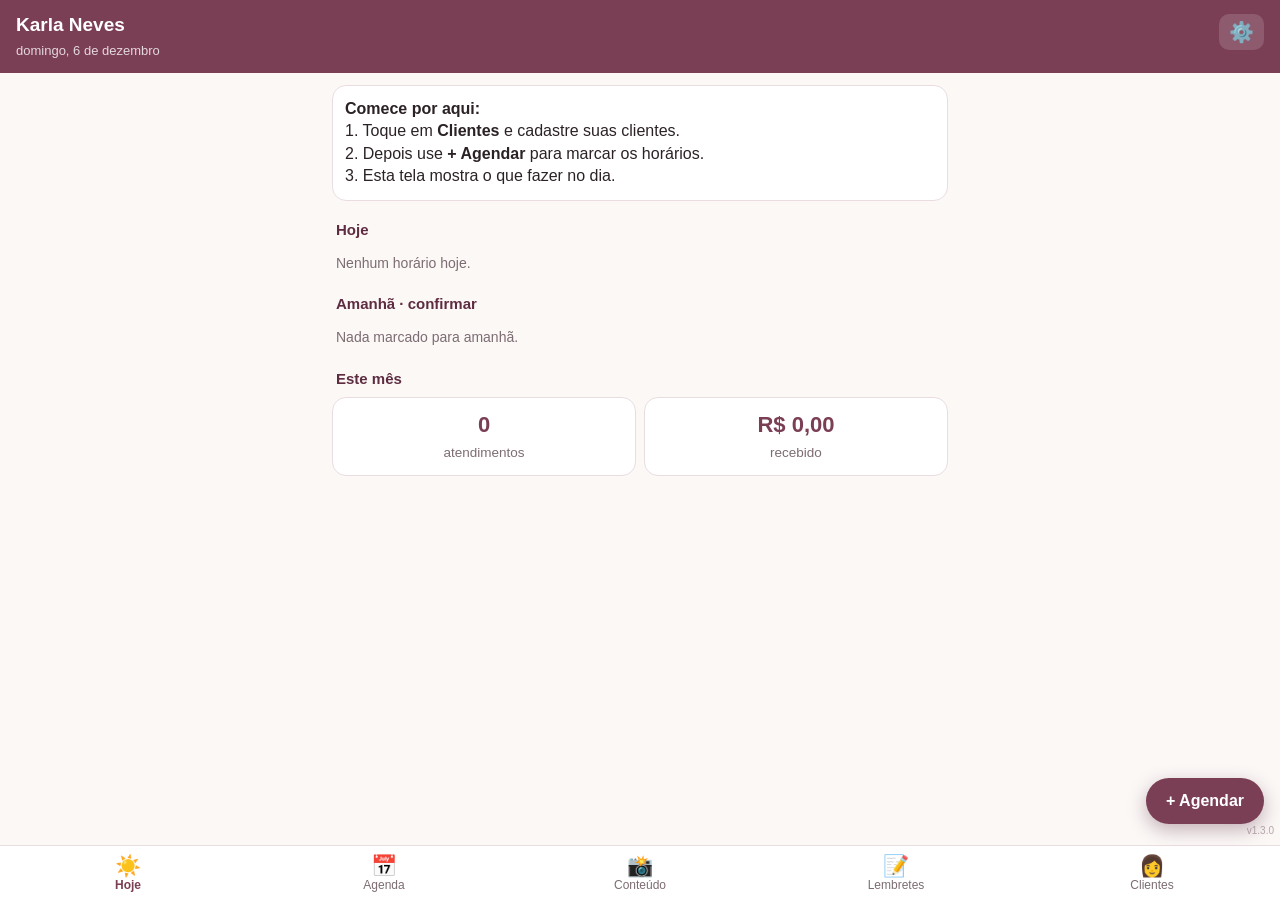
==== commit 9a522e52: "v1.3.0: botões para carregar e apagar 10 clientes de exemplo (simulação) Co-Authored-By: Claude Opus" ====
--- a/index.html
+++ b/index.html
@@ -82,7 +82,7 @@
 <div id="versao" data-versao></div>
 
 <script>
-const VERSAO='1.2.0';
+const VERSAO='1.3.0';
 document.getElementById('versao').textContent='v'+VERSAO;
 
 /* ---------- dados ---------- */
@@ -393,6 +393,49 @@
     for(const a of (k.anexos||[]))await ARQ.del(a.id).catch(()=>{});D.conteudos=D.conteudos.filter(x=>x.id!==kid);salvar();fecha();render();toast('Apagado')};
 };
 
+/* ---------- DADOS DE EXEMPLO ---------- */
+window.carregaExemplo=()=>{
+  if(D.clientes.some(c=>c.demo))return toast('Os exemplos já estão carregados');
+  const h=hojeISO(),ano=new Date().getFullYear();
+  const md=n=>somaDias(h,n).slice(5);
+  const nomes=[['Ana Paula Ribeiro','Prefere atendimento de manhã. Gosta de esmalte nude.',md(3)],['Beatriz Santos','Alérgica a acetona forte. Usar removedor sem cheiro.','04-22'],
+    ['Camila Ferreira','Posta todo sábado. Perfil de confeitaria.','07-09'],['Daniela Moura','Sempre atrasa 10 minutos.','01-15'],['Elaine Costa','Indicou 3 clientes. Dar brinde.',md(0)],
+    ['Fernanda Lima','Loja de roupas no Instagram. Quer reels semanais.','11-30'],['Gabriela Rocha','Paga sempre no Pix.','09-03'],['Helena Duarte','Cliente nova. Veio pelo Instagram.',''],
+    ['Isabela Nunes','Sumiu depois de setembro.','03-18'],['Juliana Prado','Gosta de vídeos com música calma.','12-05']];
+  const cs=nomes.map((n,i)=>({id:id(),demo:true,nome:n[0],tel:'00 90000-00'+pad(i+1),aniver:n[2],obs:n[1],criado:somaDias(h,-120)}));
+  D.clientes.push(...cs);
+  const at=(i,d,hora,servico,valor,status,pago)=>D.atend.push({id:id(),demo:true,clienteId:cs[i].id,data:somaDias(h,d),hora,servico,valor,status,pago,obs:''});
+  // hoje
+  at(0,0,'09:00','Manicure',40,'marcado',false);at(1,0,'10:30','Pé e mão',70,'marcado',false);at(4,0,'15:00','Unha gel',90,'marcado',false);
+  // amanhã
+  at(2,1,'08:30','Manicure',40,'marcado',false);at(5,1,'14:00','Pé e mão',70,'marcado',false);
+  // próximos dias
+  at(6,2,'11:00','Unha gel',90,'marcado',false);at(9,3,'16:00','Manicure',40,'marcado',false);at(7,5,'10:00','Pé e mão',70,'marcado',false);
+  // passado: feitos, pagos e a receber, faltas
+  at(0,-14,'09:00','Manicure',40,'feito',true);at(1,-10,'10:30','Pé e mão',70,'feito',true);at(2,-7,'08:30','Manicure',40,'feito',false);
+  at(3,-5,'13:00','Unha gel',90,'feito',false);at(5,-3,'14:00','Pé e mão',70,'feito',true);at(6,-2,'11:00','Manicure',40,'faltou',false);
+  at(3,-1,'17:00','Manicure',40,'marcado',false);
+  // clientes sumidas
+  at(8,-62,'10:00','Unha gel',90,'feito',true);at(9,-50,'15:00','Pé e mão',70,'feito',true);
+  ['Manicure','Pé e mão','Unha gel'].forEach(s=>{if(!D.servicos.includes(s))D.servicos.push(s)});
+  const ct=(i,tipo,titulo,d,o)=>D.conteudos.push(Object.assign({id:id(),demo:true,clienteId:cs[i].id,tipo,titulo,data:somaDias(h,d),hora:'',repete:'nao',legenda:'',roteiro:'',links:'',anexos:[],status:'pendente'},o||{}));
+  ct(2,'post','Bolo de aniversário da semana',0,{legenda:'Bolo de ninho com morango 🍓 Encomendas pelo direct! #confeitaria #bolos',repete:'semanal'});
+  ct(5,'video','Provador: looks da semana',1,{roteiro:'1. Abrir mostrando a arara\n2. Provar 3 looks\n3. Falar o preço de cada um\n4. Chamar para o direct',links:'https://www.instagram.com/reel/exemplo1\nhttps://www.instagram.com/reel/exemplo2',repete:'semanal'});
+  ct(0,'post','Antes e depois',-2,{legenda:'Antes e depois que fala por si ✨ #unhas',status:'enviado'});
+  ct(9,'video','Rotina de skincare',3,{roteiro:'1. Bom dia com café\n2. Passo a passo dos produtos\n3. Resultado final',links:'https://www.instagram.com/reel/exemplo3'});
+  ct(5,'post','Promoção de fim de mês',6,{legenda:'Tudo com 20% OFF até domingo! 🛍️'});
+  ct(2,'post','Depoimento de cliente',-6,{legenda:'Olha o que a cliente falou 💬',status:'postado'});
+  const lb=(texto,d,o)=>D.lembretes.push(Object.assign({id:id(),demo:true,texto,data:somaDias(h,d),hora:'',repete:'nao',clienteId:'',feito:false},o||{}));
+  lb('Comprar acetona e algodão',0,{repete:'semanal'});lb('Pagar aluguel do espaço',-1,{hora:'10:00'});
+  lb('Mandar ideias de post para a Fernanda',1,{clienteId:cs[5].id});lb('Organizar agenda do mês',4);
+  salvar();render();toast('10 clientes de exemplo carregadas');
+};
+window.apagaExemplo=()=>{if(!confirm('Apagar todas as clientes de exemplo e tudo ligado a elas? Seus dados reais ficam.'))return;
+  const ids=new Set(D.clientes.filter(c=>c.demo).map(c=>c.id));
+  D.clientes=D.clientes.filter(c=>!c.demo);D.atend=D.atend.filter(a=>!a.demo&&!ids.has(a.clienteId));
+  D.conteudos=D.conteudos.filter(k=>!k.demo&&!ids.has(k.clienteId));D.lembretes=D.lembretes.filter(l=>!l.demo&&!ids.has(l.clienteId));
+  salvar();render();toast('Exemplos apagados')};
+
 /* ---------- CLIENTES ---------- */
 function vClientes(){
   const b=BUSCA.toLowerCase();
@@ -490,6 +533,9 @@
   <div class="sub" style="margin-top:6px">Último backup: ${D.ultimoBackup?dataBR(D.ultimoBackup.slice(0,10)):'nunca'}</div>
   <div class="acoes"><button class="btn p" onclick="backup()">Fazer backup</button><button class="btn" onclick="$('#arq').click()">Restaurar backup</button></div>
   <input type="file" id="arq" accept=".json,application/json" style="display:none"></div>
+  <h2>Simulação</h2>
+  <div class="card">Carrega 10 clientes fictícias com agenda, pagamentos, conteúdos e lembretes, para testar. Os telefones são falsos.
+  <div class="acoes"><button class="btn p" onclick="carregaExemplo()">Carregar exemplos</button><button class="btn r" onclick="apagaExemplo()">Apagar exemplos</button></div></div>
   <h2>Negócio</h2>
   <div class="card"><label style="margin-top:0">Nome que aparece no topo e nas mensagens</label><input id="cNeg" value="${esc(c.negocio)}">
   <label>Avisar "sumida" depois de quantos dias sem vir</label><input id="cDias" type="number" inputmode="numeric" value="${c.diasSumida}"></div>
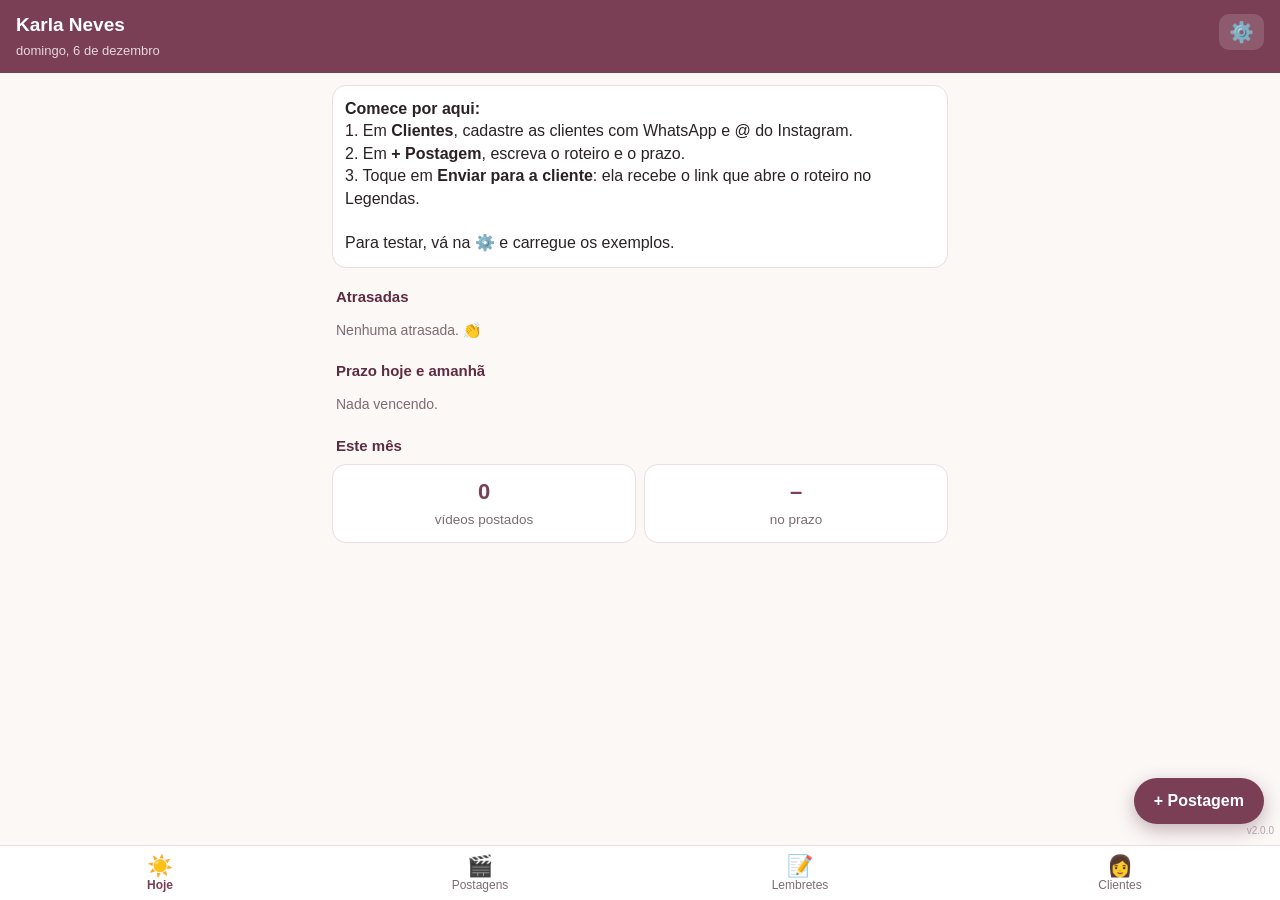
==== commit b8e0fdf7: "v2.0.0: app focado em acompanhar os vídeos das clientes; cópia do Legendas que recebe o roteiro por " ====
--- a/index.html
+++ b/index.html
@@ -11,12 +11,13 @@
 <meta name="apple-mobile-web-app-capable" content="yes">
 <meta name="apple-mobile-web-app-title" content="Clientes">
 <style>
-:root{--vinho:#7a3e55;--vinho2:#5e2c41;--rosa:#f6e9ee;--creme:#fbf8f6;--texto:#2b2226;--suave:#7c6c73;--linha:#eadde2;--verde:#2f8f5b;--verm:#c0392b;--amar:#c98a12;--zap:#1fa855}
+:root{--vinho:#7a3e55;--vinho2:#5e2c41;--creme:#fbf8f6;--texto:#2b2226;--suave:#7c6c73;--linha:#eadde2;--verde:#2f8f5b;--verm:#c0392b;--amar:#c98a12;--zap:#1fa855;--roxo:#5b3a9a}
 *{box-sizing:border-box;-webkit-tap-highlight-color:transparent}
 html,body{margin:0;background:var(--creme);color:var(--texto);font:16px/1.4 -apple-system,BlinkMacSystemFont,"Segoe UI",Roboto,sans-serif}
 header{position:sticky;top:0;z-index:5;background:var(--vinho);color:#fff;padding:calc(12px + env(safe-area-inset-top)) 16px 12px}
 header h1{margin:0;font-size:19px;font-weight:700}
 header small{opacity:.8;font-size:13px}
+#engr{float:right;border:0;background:rgba(255,255,255,.15);color:#fff;border-radius:10px;font-size:20px;padding:6px 10px;margin-top:2px}
 main{padding:12px 12px 110px;max-width:640px;margin:0 auto}
 nav{position:fixed;bottom:0;left:0;right:0;z-index:6;display:flex;background:#fff;border-top:1px solid var(--linha);padding-bottom:env(safe-area-inset-bottom)}
 nav button{flex:1;border:0;background:none;padding:9px 0 8px;font-size:12px;color:var(--suave);display:flex;flex-direction:column;align-items:center;gap:2px}
@@ -29,7 +30,6 @@
 .grow{flex:1;min-width:0}
 .nome{font-weight:700;white-space:nowrap;overflow:hidden;text-overflow:ellipsis}
 .sub{color:var(--suave);font-size:13.5px}
-.hora{font-weight:800;font-size:17px;color:var(--vinho);min-width:52px}
 .vazio{color:var(--suave);font-size:14px;padding:6px 4px 2px}
 .acoes{display:flex;gap:6px;flex-wrap:wrap;margin-top:10px}
 .btn{border:1px solid var(--linha);background:#fff;color:var(--texto);border-radius:10px;padding:9px 12px;font-size:14px;font-weight:600}
@@ -38,8 +38,8 @@
 .btn.v{color:var(--verde);border-color:#bfe3cd}
 .btn.r{color:var(--verm);border-color:#f0c4be}
 .btn.full{width:100%;padding:13px;font-size:16px}
-.tag{display:inline-block;font-size:12px;font-weight:700;border-radius:8px;padding:2px 7px}
-.t-marcado{background:#efe7fb;color:#5b3a9a}.t-feito{background:#e3f4ea;color:var(--verde)}.t-faltou{background:#fbe6e3;color:var(--verm)}.t-cancelado{background:#eee;color:#777}.t-pagar{background:#fff2d9;color:var(--amar)}
+.tag{display:inline-block;font-size:12px;font-weight:700;border-radius:8px;padding:2px 7px;white-space:nowrap}
+.s-a_enviar{background:#fff2d9;color:var(--amar)}.s-enviado{background:#efe7fb;color:var(--roxo)}.s-gravado{background:#e3effb;color:#1f5f9a}.s-postado{background:#e3f4ea;color:var(--verde)}
 .resumo{display:grid;grid-template-columns:1fr 1fr;gap:8px}
 .resumo .card{margin:0;text-align:center}
 .resumo b{display:block;font-size:22px;color:var(--vinho)}
@@ -49,8 +49,6 @@
 label{display:block;font-size:13px;font-weight:700;color:var(--suave);margin:12px 2px 4px}
 .duo{display:grid;grid-template-columns:1fr 1fr;gap:8px}
 .busca{margin:4px 0 10px}
-.dia{font-size:14px;font-weight:800;color:var(--vinho2);margin:16px 4px 6px;text-transform:capitalize}
-.dia.hoje{color:var(--verde)}
 #sheet{position:fixed;inset:0;z-index:20;display:none;background:rgba(30,15,22,.45)}
 #sheet.on{display:block}
 #sheet .box{position:absolute;left:0;right:0;bottom:0;max-height:92vh;overflow:auto;background:var(--creme);border-radius:18px 18px 0 0;padding:16px 16px calc(20px + env(safe-area-inset-bottom));max-width:640px;margin:0 auto}
@@ -59,51 +57,59 @@
 .chips{display:flex;gap:6px;flex-wrap:wrap}
 .chip{border:1px solid var(--linha);background:#fff;border-radius:16px;padding:6px 11px;font-size:13.5px}
 .chip.on{background:var(--vinho);border-color:var(--vinho);color:#fff}
-#toast{position:fixed;left:50%;bottom:140px;transform:translateX(-50%);background:#2b2226;color:#fff;padding:10px 16px;border-radius:10px;font-size:14px;z-index:30;opacity:0;transition:.25s;pointer-events:none}
+.etapas{display:flex;gap:4px;margin-top:8px}
+.etapas i{flex:1;height:5px;border-radius:3px;background:var(--linha)}
+.etapas i.ok{background:var(--vinho)}
+#toast{position:fixed;left:50%;bottom:140px;transform:translateX(-50%);background:#2b2226;color:#fff;padding:10px 16px;border-radius:10px;font-size:14px;z-index:30;opacity:0;transition:.25s;pointer-events:none;max-width:85vw;text-align:center}
 #toast.on{opacity:1}
 #versao{position:fixed;right:6px;bottom:calc(62px + env(safe-area-inset-bottom));font-size:10px;color:#b9a8b0;z-index:5}
 .aviso{background:#fff2d9;border:1px solid #f2d79c;color:#7a5410;border-radius:12px;padding:10px 12px;font-size:14px;margin-top:8px}
 .hist{border-top:1px solid var(--linha);padding:8px 0;font-size:14px}
+a{color:var(--vinho)}
 </style>
 </head>
 <body>
-<header><button id="engr" style="float:right;border:0;background:rgba(255,255,255,.15);color:#fff;border-radius:10px;font-size:20px;padding:6px 10px;margin-top:2px">⚙️</button><h1 id="tNeg">Karla Neves</h1><small id="tSub"></small></header>
+<header><button id="engr" aria-label="Ajustes">⚙️</button><h1 id="tNeg">Karla Neves</h1><small id="tSub"></small></header>
 <main id="main"></main>
-<button class="fab" id="fab">+ Agendar</button>
+<button class="fab" id="fab">+ Postagem</button>
 <nav>
   <button data-v="hoje" class="on"><span>☀️</span>Hoje</button>
-  <button data-v="agenda"><span>📅</span>Agenda</button>
-  <button data-v="conteudo"><span>📸</span>Conteúdo</button>
+  <button data-v="posts"><span>🎬</span>Postagens</button>
   <button data-v="lembretes"><span>📝</span>Lembretes</button>
   <button data-v="clientes"><span>👩</span>Clientes</button>
 </nav>
 <div id="sheet"><div class="box" id="sbox"></div></div>
 <div id="toast"></div>
-<div id="versao" data-versao></div>
+<div id="versao"></div>
 
 <script>
-const VERSAO='1.3.0';
+const VERSAO='2.0.0';
 document.getElementById('versao').textContent='v'+VERSAO;
 
 /* ---------- dados ---------- */
 const CHAVE='karla-clientes-v1';
-const PADRAO={clientes:[],atend:[],lembretes:[],conteudos:[],servicos:['Atendimento'],config:{
-  negocio:'Karla Neves',diasSumida:45,
-  msgConfirma:'Oi, {nome}! Tudo bem? Passando para confirmar seu horário {quando} às {hora} ({servico}). Posso confirmar? 😊',
-  msgRetorno:'Oi, {nome}! Tudo bem? Faz um tempinho que você não vem. Quer agendar um horário esta semana? 💜',
-  msgAniver:'Feliz aniversário, {nome}! 🎉 Muita saúde e alegria. Um beijo, {negocio}.',
-  msgPost:'Oi, {nome}! 📸 Lembrete: {prazo} é dia de postar no Instagram ({titulo}).\n\nLegenda:\n{legenda}',
-  msgVideo:'Oi, {nome}! 🎬 Lembrete: gravar o vídeo "{titulo}" até {prazo}.\n\nRoteiro:\n{roteiro}\n\nReferências:\n{links}',
-  msgCobra:'Oi, {nome}! Ficou pendente o valor de R$ {valor} do atendimento de {data}. Pode me mandar quando der? Obrigada!'
+const PADRAO={clientes:[],posts:[],lembretes:[],config:{
+  negocio:'Karla Neves',zapKarla:'',diasParada:7,
+  msgEnvio:'Oi, {nome}! 🎬 Seu próximo vídeo: "{titulo}". Prazo para postar: {prazo}.\n\nAbra este link, o roteiro já entra no teleprompter do Legendas:\n{link}\n\nLegenda para o post:\n{legenda}\n\nReferências:\n{links}',
+  msgCobra:'Oi, {nome}! Passando para lembrar do vídeo "{titulo}", o prazo era {prazo}. Conseguiu gravar? Se travou em algo, me fala que eu te ajudo 💜',
+  msgParada:'Oi, {nome}! Faz {dias} dias sem post no seu Instagram. Bora gravar um vídeo esta semana? Te mando o roteiro 🎬',
+  msgAniver:'Feliz aniversário, {nome}! 🎉 Muita saúde e alegria. Um beijo, {negocio}.'
 },ultimoBackup:null};
+const ETAPAS=['a_enviar','enviado','gravado','postado'];
+const NOME_ET={a_enviar:'a enviar',enviado:'enviado',gravado:'gravado',postado:'postado'};
 let D;
 function carregar(){try{D=JSON.parse(localStorage.getItem(CHAVE))}catch(e){D=null}
   if(!D)D=JSON.parse(JSON.stringify(PADRAO));
   D.config=Object.assign({},PADRAO.config,D.config||{});
-  D.servicos=D.servicos&&D.servicos.length?D.servicos:['Atendimento'];
-  D.lembretes=D.lembretes||[];D.conteudos=D.conteudos||[];}
+  D.clientes=D.clientes||[];D.lembretes=D.lembretes||[];
+  if(!D.posts){ // migração da versão 1.x
+    D.posts=(D.conteudos||[]).map(k=>({id:k.id,demo:k.demo,clienteId:k.clienteId,titulo:k.titulo||'',data:k.data||'',repete:k.repete||'nao',
+      roteiro:k.roteiro||'',legenda:k.legenda||'',links:k.links||'',anexos:k.anexos||[],linkPost:'',
+      status:k.status==='postado'?'postado':k.status==='enviado'?'enviado':'a_enviar'}));
+  }
+  delete D.conteudos;delete D.atend;delete D.servicos;}
 function salvar(){try{localStorage.setItem(CHAVE,JSON.stringify(D))}catch(e){toast('Erro ao salvar!')}}
-carregar();
+carregar();salvar();
 try{navigator.storage&&navigator.storage.persist&&navigator.storage.persist()}catch(e){}
 
 /* ---------- utilidades ---------- */
@@ -116,265 +122,156 @@
 const somaDias=(s,n)=>{const d=new Date(s+'T12:00');d.setDate(d.getDate()+n);return iso(d)};
 const difDias=(a,b)=>Math.round((new Date(b+'T12:00')-new Date(a+'T12:00'))/864e5);
 const dataBR=s=>s?s.split('-').reverse().join('/'):'';
-const diaSemana=s=>new Date(s+'T12:00').toLocaleDateString('pt-BR',{weekday:'long',day:'2-digit',month:'2-digit'});
-const reais=v=>(Number(v)||0).toLocaleString('pt-BR',{minimumFractionDigits:2,maximumFractionDigits:2});
+function quando(s){if(!s)return'sem prazo';const d=difDias(hojeISO(),s);return d===0?'hoje':d===1?'amanhã':d===-1?'ontem':dataBR(s)}
 const cli=i=>D.clientes.find(c=>c.id===i)||{nome:'(cliente apagada)',tel:''};
-function quando(s){const d=difDias(hojeISO(),s);return d===0?'hoje':d===1?'amanhã':'no dia '+dataBR(s)}
-function toast(t){const e=$('#toast');e.textContent=t;e.classList.add('on');clearTimeout(e._t);e._t=setTimeout(()=>e.classList.remove('on'),2200)}
+const arroba=c=>(c.insta||'').replace(/^@/,'').trim();
+function toast(t){const e=$('#toast');e.textContent=t;e.classList.add('on');clearTimeout(e._t);e._t=setTimeout(()=>e.classList.remove('on'),2400)}
 function telZap(t){let d=String(t||'').replace(/\D/g,'');if(!d)return'';if(d.length<=11)d='55'+d;return d}
-function msg(mod,c,a,ex){return mod.replace(/\{(\w+)\}/g,(m,k)=>(Object.assign({nome:(c.nome||'').split(' ')[0],negocio:D.config.negocio,
-  quando:a?quando(a.data):'',data:a?dataBR(a.data):'',hora:a?a.hora:'',servico:a?a.servico:'',valor:a?reais(a.valor):''},ex||{})[k]??m))}
-function zap(c,texto){const t=telZap(c.tel);if(!t){toast('Cliente sem WhatsApp cadastrado');return}
-  window.open('https://wa.me/'+t+'?text='+encodeURIComponent(texto),'_blank')}
-function ultimaVisita(cid){let u=null;D.atend.forEach(a=>{if(a.clienteId===cid&&a.status==='feito'&&(!u||a.data>u))u=a.data});return u}
-function temFuturo(cid){const h=hojeISO();return D.atend.some(a=>a.clienteId===cid&&a.status==='marcado'&&a.data>=h)}
-function ordAt(a,b){return (a.data+a.hora).localeCompare(b.data+b.hora)}
-
-/* ---------- navegação ---------- */
-let VIEW='hoje',BUSCA='',VER_PASSADOS=false;
-document.querySelectorAll('nav button').forEach(b=>b.onclick=()=>{VIEW=b.dataset.v;
-  document.querySelectorAll('nav button').forEach(x=>x.classList.toggle('on',x===b));render();scrollTo(0,0)});
-$('#fab').onclick=()=>formAtend();
-window.irAjustes=()=>{VIEW='ajustes';document.querySelectorAll('nav button').forEach(x=>x.classList.remove('on'));render();scrollTo(0,0)};
-$('#engr').onclick=irAjustes;
-
-function render(){
-  $('#tNeg').textContent=D.config.negocio||'Clientes';
-  $('#tSub').textContent=new Date().toLocaleDateString('pt-BR',{weekday:'long',day:'numeric',month:'long'});
-  $('#fab').style.display=VIEW==='ajustes'?'none':'';
-  $('#fab').textContent=VIEW==='clientes'?'+ Cliente':VIEW==='lembretes'?'+ Lembrete':VIEW==='conteudo'?'+ Conteúdo':'+ Agendar';
-  $('#fab').onclick=VIEW==='clientes'?()=>formCliente():VIEW==='lembretes'?()=>formLemb():VIEW==='conteudo'?()=>formCont():()=>formAtend();
-  ({hoje:vHoje,agenda:vAgenda,conteudo:vConteudo,lembretes:vLembretes,clientes:vClientes,ajustes:vAjustes})[VIEW]();
-}
-
-/* ---------- cartões ---------- */
-function cardAt(a,modo){
-  const c=cli(a.clienteId);
-  const st=`<span class="tag t-${a.status}">${a.status}</span>`+(a.status==='feito'&&!a.pago&&Number(a.valor)>0?' <span class="tag t-pagar">a receber</span>':'');
-  let ac='';
-  if(a.status==='marcado'){
-    ac+=`<button class="btn z" onclick="zapAt('${a.id}','confirma')">Confirmar</button>`;
-    if(a.data<=hojeISO())ac+=`<button class="btn v" onclick="marca('${a.id}','feito')">✓ Feito</button><button class="btn r" onclick="marca('${a.id}','faltou')">Faltou</button>`;
-  }
-  if(a.status==='feito'&&!a.pago&&Number(a.valor)>0)ac+=`<button class="btn v" onclick="pagou('${a.id}')">Recebi R$ ${reais(a.valor)}</button><button class="btn z" onclick="zapAt('${a.id}','cobra')">Cobrar</button>`;
-  return `<div class="card"><div class="row" onclick="formAtend('${a.id}')">
-    <div class="hora">${modo==='data'?dataBR(a.data).slice(0,5):esc(a.hora||'--:--')}</div>
-    <div class="grow"><div class="nome">${esc(c.nome)}</div><div class="sub">${esc(a.servico||'')}${Number(a.valor)?' · R$ '+reais(a.valor):''}</div></div>
-    <div>${st}</div></div>${ac?`<div class="acoes">${ac}</div>`:''}</div>`;
-}
-function cardCli(c,extra,botao){
-  return `<div class="card"><div class="row"><div class="grow" onclick="verCliente('${c.id}')"><div class="nome">${esc(c.nome)}</div><div class="sub">${extra||''}</div></div>${botao||''}</div></div>`;
-}
-window.zapAt=(aid,tipo)=>{const a=D.atend.find(x=>x.id===aid),c=cli(a.clienteId);
-  zap(c,msg(tipo==='cobra'?D.config.msgCobra:D.config.msgConfirma,c,a));
-  if(tipo==='confirma'){a.confirmado=true;salvar()}};
-window.marca=(aid,s)=>{const a=D.atend.find(x=>x.id===aid);a.status=s;salvar();render();toast(s==='feito'?'Marcado como feito':'Marcado como falta')};
-window.pagou=aid=>{const a=D.atend.find(x=>x.id===aid);a.pago=true;salvar();render();toast('Pagamento registrado')};
-
-/* ---------- HOJE ---------- */
-function vHoje(){
-  const h=hojeISO(),am=somaDias(h,1);
-  const deHoje=D.atend.filter(a=>a.data===h&&a.status!=='cancelado').sort(ordAt);
-  const deAmanha=D.atend.filter(a=>a.data===am&&a.status==='marcado').sort(ordAt);
-  const aReceber=D.atend.filter(a=>a.status==='feito'&&!a.pago&&Number(a.valor)>0&&a.data<h).sort(ordAt);
-  const esqueceu=D.atend.filter(a=>a.status==='marcado'&&a.data<h).sort(ordAt);
-  const aniv=D.clientes.filter(c=>c.aniver).map(c=>{const[m,d]=c.aniver.split('-');let ano=new Date().getFullYear();let s=ano+'-'+m+'-'+d;if(s<h)s=(ano+1)+'-'+m+'-'+d;return{c,s,dd:difDias(h,s)}}).filter(x=>x.dd<=7).sort((a,b)=>a.dd-b.dd);
-  const sumidas=D.clientes.map(c=>({c,u:ultimaVisita(c.id)})).filter(x=>x.u&&difDias(x.u,h)>=D.config.diasSumida&&!temFuturo(x.c.id)&&!(x.c.avisadaEm&&difDias(x.c.avisadaEm,h)<15)).sort((a,b)=>a.u.localeCompare(b.u));
-  const mes=h.slice(0,7);const feitosMes=D.atend.filter(a=>a.status==='feito'&&a.data.startsWith(mes));
-  const recebido=feitosMes.filter(a=>a.pago).reduce((s,a)=>s+(Number(a.valor)||0),0);
-  let o='';
-  if(!D.clientes.length)o+=`<div class="card"><b>Comece por aqui:</b><br>1. Toque em <b>Clientes</b> e cadastre suas clientes.<br>2. Depois use <b>+ Agendar</b> para marcar os horários.<br>3. Esta tela mostra o que fazer no dia.</div>`;
-  const lembHoje=D.lembretes.filter(l=>!l.feito&&(!l.data||l.data<=h)).sort(ordLemb);
-  if(lembHoje.length)o+=sec('Lembretes',lembHoje.length,lembHoje.map(cardLemb).join(''));
-  const contHoje=D.conteudos.filter(k=>k.status!=='postado'&&k.data&&k.data<=am).sort(ordCont);
-  if(contHoje.length)o+=sec('Conteúdo das clientes',contHoje.length,contHoje.map(cardCont).join(''));
-  o+=sec('Hoje',deHoje.length,deHoje.map(a=>cardAt(a)).join('')||'<div class="vazio">Nenhum horário hoje.</div>');
-  o+=sec('Amanhã · confirmar',deAmanha.length,deAmanha.map(a=>cardAt(a)).join('')||'<div class="vazio">Nada marcado para amanhã.</div>');
-  if(esqueceu.length)o+=sec('Ficou sem marcar se veio',esqueceu.length,esqueceu.map(a=>cardAt(a,'data')).join(''));
-  if(aReceber.length)o+=sec('A receber',aReceber.length,aReceber.map(a=>cardAt(a,'data')).join(''));
-  if(aniv.length)o+=sec('Aniversários (7 dias)',aniv.length,aniv.map(x=>cardCli(x.c,x.dd===0?'🎂 É hoje!':'🎂 '+dataBR(x.s).slice(0,5)+' · em '+x.dd+' dia(s)',`<button class="btn z" onclick="zapCli('${x.c.id}','aniver')">Parabéns</button>`)).join(''));
-  if(sumidas.length)o+=sec(`Sumidas (+${D.config.diasSumida} dias)`,sumidas.length,sumidas.map(x=>cardCli(x.c,'Última vez: '+dataBR(x.u)+' · há '+difDias(x.u,h)+' dias',`<button class="btn z" onclick="zapCli('${x.c.id}','retorno')">Chamar</button>`)).join(''));
-  o+=`<h2>Este mês</h2><div class="resumo"><div class="card"><b>${feitosMes.length}</b><span class="sub">atendimentos</span></div><div class="card"><b>R$ ${reais(recebido)}</b><span class="sub">recebido</span></div></div>`;
-  if(D.clientes.length&&(!D.ultimoBackup||difDias(D.ultimoBackup.slice(0,10),h)>=7))o+=`<div class="aviso">⚠️ Faz mais de 7 dias sem backup. Os dados ficam só neste celular. <a href="#" onclick="irAjustes();return false">Fazer backup</a></div>`;
-  $('#main').innerHTML=o;
-}
-function sec(t,n,html){return `<h2>${t}${n?`<span class="n">${n}</span>`:''}</h2>${html}`}
-window.zapCli=(cid,tipo)=>{const c=cli(cid);zap(c,msg(tipo==='aniver'?D.config.msgAniver:D.config.msgRetorno,c));
-  if(tipo==='retorno'){c.avisadaEm=hojeISO();salvar();setTimeout(render,500)}};
-
-/* ---------- AGENDA ---------- */
-function vAgenda(){
-  const h=hojeISO();
-  let lista=D.atend.filter(a=>VER_PASSADOS?a.data<h:a.data>=h).sort(ordAt);
-  if(VER_PASSADOS)lista.reverse();
-  let o=`<div class="chips" style="margin:6px 2px"><button class="chip ${!VER_PASSADOS?'on':''}" onclick="VER_PASSADOS=false;render()">Próximos</button><button class="chip ${VER_PASSADOS?'on':''}" onclick="VER_PASSADOS=true;render()">Passados</button></div>`;
-  if(!lista.length)o+='<div class="vazio" style="margin-top:14px">Nada por aqui.</div>';
-  let dia='';
-  lista.slice(0,200).forEach(a=>{if(a.data!==dia){dia=a.data;o+=`<div class="dia ${dia===h?'hoje':''}">${dia===h?'Hoje · ':''}${diaSemana(dia)}</div>`}o+=cardAt(a)});
-  $('#main').innerHTML=o;
-}
-
-/* ---------- LEMBRETES ---------- */
-const REP={nao:'Não repete',diario:'Todo dia',semanal:'Toda semana',mensal:'Todo mês'};
-function ordLemb(a,b){return ((a.data||'0000')+(a.hora||'')).localeCompare((b.data||'0000')+(b.hora||''))}
-function cardLemb(l){
-  const h=hojeISO();const atras=l.data&&l.data<h&&!l.feito;
-  const c=l.clienteId?cli(l.clienteId):null;
-  const q=l.data?(l.data===h?'Hoje':l.data===somaDias(h,1)?'Amanhã':dataBR(l.data))+(l.hora?' às '+l.hora:''):'Sem data';
-  return `<div class="card" style="${l.feito?'opacity:.55':''}"><div class="row">
-    <button class="btn ${l.feito?'v':''}" style="padding:6px 10px;font-size:18px" onclick="feitoLemb('${l.id}')">${l.feito?'✓':'○'}</button>
-    <div class="grow" onclick="formLemb('${l.id}')"><div class="nome" style="white-space:normal;${l.feito?'text-decoration:line-through':''}">${esc(l.texto)}</div>
-    <div class="sub">${atras?'<b style="color:var(--verm)">Atrasado · </b>':''}${q}${l.repete&&l.repete!=='nao'?' · 🔁 '+REP[l.repete]:''}${c?' · 👩 '+esc(c.nome):''}</div></div></div></div>`;
-}
-function vLembretes(){
-  const pend=D.lembretes.filter(l=>!l.feito).sort(ordLemb);
-  const feitos=D.lembretes.filter(l=>l.feito).sort(ordLemb).reverse().slice(0,30);
-  let o=sec('A fazer',pend.length,pend.map(cardLemb).join('')||'<div class="vazio">Nada pendente. Toque em <b>+ Lembrete</b>.</div>');
-  if(feitos.length)o+=sec('Feitos',0,feitos.map(cardLemb).join('')+`<div class="acoes"><button class="btn r" onclick="limpaFeitos()">Apagar os feitos</button></div>`);
-  $('#main').innerHTML=o;
-}
-window.feitoLemb=lid=>{const l=D.lembretes.find(x=>x.id===lid);l.feito=!l.feito;
-  if(l.feito&&l.repete&&l.repete!=='nao'&&!l.proxCriado){const base=l.data||hojeISO();
-    const prox=l.repete==='diario'?somaDias(base,1):l.repete==='semanal'?somaDias(base,7):(()=>{const d=new Date(base+'T12:00');d.setMonth(d.getMonth()+1);return iso(d)})();
-    D.lembretes.push({...l,id:id(),data:prox,feito:false,proxCriado:false});l.proxCriado=true;toast('Feito! Próximo: '+dataBR(prox))}
-  else toast(l.feito?'Feito!':'Voltou para a fazer');
-  salvar();render()};
-window.limpaFeitos=()=>{if(!confirm('Apagar todos os lembretes feitos?'))return;D.lembretes=D.lembretes.filter(l=>!l.feito);salvar();render()};
-window.formLemb=(lid)=>{
-  const l=lid?D.lembretes.find(x=>x.id===lid):{texto:'',data:hojeISO(),hora:'',clienteId:'',repete:'nao',feito:false};
-  const opts=D.clientes.slice().sort((x,y)=>x.nome.localeCompare(y.nome,'pt')).map(c=>`<option value="${c.id}" ${c.id===l.clienteId?'selected':''}>${esc(c.nome)}</option>`).join('');
-  abre(`<h3>${lid?'Lembrete':'Novo lembrete'}</h3>
-  <label>O que fazer</label><textarea id="lTxt" placeholder="Ex.: Comprar acetona, pagar aluguel do espaço">${esc(l.texto)}</textarea>
-  <div class="duo"><div><label>Data</label><input id="lData" type="date" value="${l.data||''}"></div><div><label>Hora (opcional)</label><input id="lHora" type="time" value="${esc(l.hora||'')}"></div></div>
-  <label>Repetir</label><select id="lRep">${Object.entries(REP).map(([k,v])=>`<option value="${k}" ${l.repete===k?'selected':''}>${v}</option>`).join('')}</select>
-  <label>Cliente (opcional)</label><select id="lCli"><option value="">Nenhuma</option>${opts}</select>
-  <div class="acoes"><button class="btn p full" id="lOk">Salvar</button></div>
-  <div class="acoes"><button class="btn full" id="lCal">📅 Salvar e pôr no calendário (com alarme)</button></div>
-  ${lid?`<div class="acoes"><button class="btn r" id="lDel">Apagar lembrete</button></div>`:''}`);
-  setTimeout(()=>!lid&&$('#lTxt').focus(),50);
-  const grava=()=>{const texto=$('#lTxt').value.trim();if(!texto){toast('Escreva o lembrete');return null}
-    const dados={texto,data:$('#lData').value,hora:$('#lHora').value,repete:$('#lRep').value,clienteId:$('#lCli').value};
-    let obj;if(lid){Object.assign(l,dados);obj=l}else{obj={id:id(),feito:false,...dados};D.lembretes.push(obj)}
-    salvar();fecha();render();return obj};
-  $('#lOk').onclick=()=>{if(grava())toast('Lembrete salvo')};
-  $('#lCal').onclick=()=>{if(!$('#lData').value)return toast('Escolha uma data para o calendário');const o=grava();if(o)calendario(o)};
-  if(lid)$('#lDel').onclick=()=>{if(!confirm('Apagar este lembrete?'))return;D.lembretes=D.lembretes.filter(x=>x.id!==lid);salvar();fecha();render();toast('Apagado')};
-};
-async function calendario(l){
-  const d=l.data.replace(/-/g,'');const agora=new Date().toISOString().replace(/[-:]/g,'').slice(0,15)+'Z';
-  const txt=s=>String(s).replace(/[\\;,]/g,m=>'\\'+m).replace(/\n/g,'\\n');
-  let ini,fim;
-  if(l.hora){const t=l.hora.replace(':','')+'00';ini='DTSTART:'+d+'T'+t;const e=new Date(l.data+'T'+l.hora);e.setMinutes(e.getMinutes()+30);fim='DTEND:'+e.getFullYear()+pad(e.getMonth()+1)+pad(e.getDate())+'T'+pad(e.getHours())+pad(e.getMinutes())+'00'}
-  else{ini='DTSTART;VALUE=DATE:'+d;fim='DTEND;VALUE=DATE:'+somaDias(l.data,1).replace(/-/g,'')}
-  const rr={diario:'DAILY',semanal:'WEEKLY',mensal:'MONTHLY'}[l.repete];
-  const c=l.clienteId?cli(l.clienteId).nome:'';
-  const ics=['BEGIN:VCALENDAR','VERSION:2.0','PRODID:-//KarlaNeves//Clientes//PT','BEGIN:VEVENT','UID:'+l.id+'@karlaneves','DTSTAMP:'+agora,ini,fim,
-    'SUMMARY:'+txt(l.texto+(c?' ('+c+')':'')),...(rr?['RRULE:FREQ='+rr]:[]),
-    'BEGIN:VALARM','ACTION:DISPLAY','DESCRIPTION:'+txt(l.texto),'TRIGGER:'+(l.hora?'-PT0M':'PT9H'),'END:VALARM','END:VEVENT','END:VCALENDAR'].join('\r\n');
-  const nome='lembrete.ics';const blob=new Blob([ics],{type:'text/calendar'});const file=new File([blob],nome,{type:'text/calendar'});
-  try{if(/Android/i.test(navigator.userAgent)&&navigator.canShare&&navigator.canShare({files:[file]})){await navigator.share({files:[file]});return}}catch(e){if(e.name==='AbortError')return}
-  const u=URL.createObjectURL(blob);const a=document.createElement('a');a.href=u;a.download=nome;document.body.appendChild(a);a.click();a.remove();setTimeout(()=>URL.revokeObjectURL(u),3000);
-  toast('Abra o arquivo para adicionar ao calendário');
-}
-
-/* ---------- ARQUIVOS (IndexedDB) ---------- */
+function msg(mod,c,ex){return mod.replace(/\{(\w+)\}/g,(m,k)=>(Object.assign({nome:(c.nome||'').split(' ')[0],negocio:D.config.negocio},ex||{}))[k]??m)
+  .replace(/\n[^\n]*:\n(?=\n|$)/g,'\n').replace(/\n{3,}/g,'\n\n').trim()}
+function zap(c,texto){const t=telZap(c.tel);if(!t){toast('Cliente sem WhatsApp cadastrado');return false}
+  window.open('https://wa.me/'+t+'?text='+encodeURIComponent(texto),'_blank');return true}
+function ultimoPost(cid){let u=null;D.posts.forEach(p=>{if(p.clienteId===cid&&p.status==='postado'){const d=p.postadoEm||p.data;if(d&&(!u||d>u))u=d}});return u}
+function linkLegendas(p){const q=new URLSearchParams();q.set('r',p.roteiro||'');q.set('t',p.titulo||'vídeo');
+  if(D.config.zapKarla)q.set('k',telZap(D.config.zapKarla));q.set('n',D.config.negocio||'');
+  return new URL('legendas/',location.href).href+'#'+q.toString()}
+function exPost(p){return{titulo:p.titulo||'vídeo',prazo:quando(p.data),legenda:p.legenda||'',links:p.links||'',link:p.roteiro?linkLegendas(p):''}}
+function ordPost(a,b){return ((a.data||'9999')).localeCompare(b.data||'9999')}
+const atrasado=p=>p.status!=='postado'&&p.data&&p.data<hojeISO();
+
+/* ---------- arquivos (IndexedDB) ---------- */
 const ARQ=(()=>{let dbp=null;
   function db(){return dbp||(dbp=new Promise((ok,er)=>{const r=indexedDB.open('karla-arquivos',1);r.onupgradeneeded=()=>r.result.createObjectStore('f');r.onsuccess=()=>ok(r.result);r.onerror=()=>er(r.error)}))}
-  async function op(modo,fn){const d=await db();return new Promise((ok,er)=>{const t=d.transaction('f',modo);const s=t.objectStore('f');const r=fn(s);t.oncomplete=()=>ok(r&&r.result);t.onerror=()=>er(t.error)})}
+  async function op(modo,fn){const d=await db();return new Promise((ok,er)=>{const t=d.transaction('f',modo);const r=fn(t.objectStore('f'));t.oncomplete=()=>ok(r&&r.result);t.onerror=()=>er(t.error)})}
   return{put:(k,v)=>op('readwrite',s=>s.put(v,k)),get:k=>op('readonly',s=>s.get(k)),del:k=>op('readwrite',s=>s.delete(k))};
 })();
 const tamTxt=b=>b>1048576?(b/1048576).toFixed(1)+' MB':Math.max(1,Math.round(b/1024))+' KB';
 const blobB64=b=>new Promise(ok=>{const r=new FileReader();r.onload=()=>ok(r.result);r.readAsDataURL(b)});
 const b64Blob=async u=>(await fetch(u)).blob();
 
-/* ---------- CONTEÚDO (Instagram) ---------- */
-const TIPO={post:'📸 Post',video:'🎬 Vídeo'};
-const STC={pendente:'pendente',enviado:'lembrada',postado:'postado'};
-let VER_POSTADOS=false;
-function ordCont(a,b){return ((a.data||'9999')+(a.hora||'')).localeCompare((b.data||'9999')+(b.hora||''))}
-function extraCont(k){return{titulo:k.titulo||(k.tipo==='video'?'vídeo':'post'),legenda:k.legenda||'',roteiro:k.roteiro||'',links:k.links||'',
-  prazo:k.data?quando(k.data):'',data:k.data?dataBR(k.data):'',hora:k.hora||''}}
-function cardCont(k){
-  const h=hojeISO();const c=cli(k.clienteId);const atras=k.data&&k.data<h&&k.status!=='postado';
-  const q=k.data?(k.data===h?'Hoje':k.data===somaDias(h,1)?'Amanhã':dataBR(k.data))+(k.hora?' às '+k.hora:''):'Sem prazo';
-  const n=(k.anexos||[]).length;
+/* ---------- navegação ---------- */
+let VIEW='hoje',BUSCA='',FILTRO='abertas';
+document.querySelectorAll('nav button').forEach(b=>b.onclick=()=>{VIEW=b.dataset.v;
+  document.querySelectorAll('nav button').forEach(x=>x.classList.toggle('on',x===b));render();scrollTo(0,0)});
+window.irAjustes=()=>{VIEW='ajustes';document.querySelectorAll('nav button').forEach(x=>x.classList.remove('on'));render();scrollTo(0,0)};
+$('#engr').onclick=irAjustes;
+
+function render(){
+  $('#tNeg').textContent=D.config.negocio||'Clientes';
+  $('#tSub').textContent=new Date().toLocaleDateString('pt-BR',{weekday:'long',day:'numeric',month:'long'});
+  const f=$('#fab');f.style.display=VIEW==='ajustes'?'none':'';
+  f.textContent=VIEW==='clientes'?'+ Cliente':VIEW==='lembretes'?'+ Lembrete':'+ Postagem';
+  f.onclick=VIEW==='clientes'?()=>formCliente():VIEW==='lembretes'?()=>formLemb():()=>formPost();
+  ({hoje:vHoje,posts:vPosts,lembretes:vLembretes,clientes:vClientes,ajustes:vAjustes})[VIEW]();
+}
+function sec(t,n,html){return `<h2>${t}${n?`<span class="n">${n}</span>`:''}</h2>${html}`}
+
+/* ---------- cartão de postagem ---------- */
+function cardPost(p){
+  const c=cli(p.clienteId);const i=ETAPAS.indexOf(p.status);const at=atrasado(p);
   let ac='';
-  if(k.status!=='postado'){
-    ac+=`<button class="btn z" onclick="lembraCont('${k.id}')">Lembrar</button>`;
-    if(n||k.legenda||k.roteiro)ac+=`<button class="btn" onclick="enviaCont('${k.id}')">Enviar ${n?'arquivo':'texto'}</button>`;
-    ac+=`<button class="btn v" onclick="postouCont('${k.id}')">✓ ${k.tipo==='video'?'Gravou':'Postou'}</button>`;
+  if(p.status==='a_enviar')ac+=`<button class="btn z" onclick="enviaPost('${p.id}')">Enviar para a cliente</button>`;
+  if(p.status==='enviado'||p.status==='gravado'){
+    if(at)ac+=`<button class="btn z" onclick="cobraPost('${p.id}')">Cobrar</button>`;
+    else ac+=`<button class="btn" onclick="enviaPost('${p.id}')">Reenviar</button>`;
+    if(p.status==='enviado')ac+=`<button class="btn" onclick="avanca('${p.id}','gravado')">Gravou</button>`;
+    ac+=`<button class="btn v" onclick="avanca('${p.id}','postado')">✓ Postou</button>`;
   }
-  return `<div class="card" style="${k.status==='postado'?'opacity:.6':''}"><div class="row" onclick="formCont('${k.id}')">
-    <div class="grow"><div class="nome">${TIPO[k.tipo]} · ${esc(c.nome)}</div>
-    <div class="sub" style="white-space:normal">${k.titulo?esc(k.titulo)+' · ':''}${atras?'<b style="color:var(--verm)">Atrasado · </b>':''}${q}${n?' · 📎 '+n:''}${k.repete&&k.repete!=='nao'?' · 🔁':''}</div></div>
-    <span class="tag t-${k.status==='postado'?'feito':k.status==='enviado'?'marcado':'pagar'}">${STC[k.status]}</span></div>
+  if(p.status==='postado'&&arroba(c))ac+=`<a class="btn" style="text-decoration:none" href="${esc(p.linkPost||'https://instagram.com/'+arroba(c))}" target="_blank">Ver no Instagram</a>`;
+  return `<div class="card" style="${p.status==='postado'?'opacity:.7':''}"><div class="row" onclick="formPost('${p.id}')">
+    <div class="grow"><div class="nome">${esc(c.nome)}${arroba(c)?` <span class="sub" style="font-weight:400">@${esc(arroba(c))}</span>`:''}</div>
+    <div class="sub" style="white-space:normal">${esc(p.titulo||'Sem título')} · ${at?'<b style="color:var(--verm)">Atrasado ('+quando(p.data)+')</b>':'Prazo '+quando(p.data)}${(p.anexos||[]).length?' · 📎':''}${p.repete&&p.repete!=='nao'?' · 🔁':''}</div></div>
+    <span class="tag s-${p.status}">${NOME_ET[p.status]}</span></div>
+    <div class="etapas">${ETAPAS.map((e,k)=>`<i class="${k<=i?'ok':''}"></i>`).join('')}</div>
     ${ac?`<div class="acoes">${ac}</div>`:''}</div>`;
 }
-function vConteudo(){
-  const lista=D.conteudos.filter(k=>VER_POSTADOS?k.status==='postado':k.status!=='postado').sort(ordCont);
-  if(VER_POSTADOS)lista.reverse();
-  let o=`<div class="chips" style="margin:6px 2px"><button class="chip ${!VER_POSTADOS?'on':''}" onclick="VER_POSTADOS=false;render()">A fazer</button><button class="chip ${VER_POSTADOS?'on':''}" onclick="VER_POSTADOS=true;render()">Feitos</button></div>`;
-  if(!lista.length)o+=`<div class="vazio" style="margin-top:14px">${VER_POSTADOS?'Nada feito ainda.':'Nada pendente. Toque em <b>+ Conteúdo</b>.'}</div>`;
-  o+=lista.slice(0,200).map(cardCont).join('');
+window.enviaPost=kid=>{const p=D.posts.find(x=>x.id===kid),c=cli(p.clienteId);
+  if(!p.roteiro&&!p.legenda)toast('Dica: escreva o roteiro para a cliente gravar no Legendas');
+  if(!zap(c,msg(D.config.msgEnvio,c,exPost(p))))return;
+  if(p.status==='a_enviar'){p.status='enviado';p.enviadoEm=hojeISO();salvar();setTimeout(render,500)}
+  if((p.anexos||[]).length)setTimeout(()=>{if(confirm('Esta postagem tem arquivo. Enviar o arquivo agora?'))enviaArquivo(kid)},900)};
+window.cobraPost=kid=>{const p=D.posts.find(x=>x.id===kid),c=cli(p.clienteId);if(zap(c,msg(D.config.msgCobra,c,exPost(p)))){p.cobradoEm=hojeISO();salvar()}};
+window.avanca=(kid,st)=>{const p=D.posts.find(x=>x.id===kid);p.status=st;
+  if(st==='postado'){p.postadoEm=hojeISO();
+    if(p.repete&&p.repete!=='nao'&&!p.proxCriado){const base=p.data||hojeISO();
+      const prox=p.repete==='semanal'?somaDias(base,7):p.repete==='quinzenal'?somaDias(base,14):(()=>{const d=new Date(base+'T12:00');d.setMonth(d.getMonth()+1);return iso(d)})();
+      D.posts.push({id:id(),clienteId:p.clienteId,titulo:p.titulo,data:prox,repete:p.repete,roteiro:'',legenda:'',links:p.links||'',anexos:[],linkPost:'',status:'a_enviar'});
+      p.proxCriado=true;salvar();render();return toast('Postado! Próxima criada para '+dataBR(prox)+'. Falta escrever o roteiro.')}}
+  salvar();render();toast(st==='postado'?'Marcado como postado':'Marcado como gravado')};
+window.enviaArquivo=async kid=>{const p=D.posts.find(x=>x.id===kid);const files=[];
+  for(const a of (p.anexos||[])){const r=await ARQ.get(a.id);if(r)files.push(new File([r.blob],a.nome,{type:a.tipo}))}
+  if(!files.length)return toast('Sem arquivo');
+  try{await navigator.clipboard.writeText(p.legenda||'')}catch(e){}
+  try{if(navigator.canShare&&navigator.canShare({files})){await navigator.share({files});return}}catch(e){if(e.name==='AbortError')return}
+  files.forEach(f=>{const u=URL.createObjectURL(f);const l=document.createElement('a');l.href=u;l.download=f.name;document.body.appendChild(l);l.click();l.remove();setTimeout(()=>URL.revokeObjectURL(u),3000)});
+  toast('Arquivo baixado')};
+
+/* ---------- HOJE ---------- */
+function vHoje(){
+  const h=hojeISO(),am=somaDias(h,1);
+  const abertas=D.posts.filter(p=>p.status!=='postado');
+  const atras=abertas.filter(atrasado).sort(ordPost);
+  const aEnviar=abertas.filter(p=>p.status==='a_enviar'&&!atrasado(p)&&(!p.data||p.data<=somaDias(h,3))).sort(ordPost);
+  const prazo=abertas.filter(p=>p.status!=='a_enviar'&&(p.data===h||p.data===am)).sort(ordPost);
+  const lembHoje=D.lembretes.filter(l=>!l.feito&&(!l.data||l.data<=h)).sort(ordLemb);
+  const paradas=D.clientes.map(c=>({c,u:ultimoPost(c.id)})).filter(x=>{const dias=x.u?difDias(x.u,h):difDias(x.c.criado||h,h);
+      return dias>=D.config.diasParada&&!abertas.some(p=>p.clienteId===x.c.id)&&!(x.c.avisadaEm&&difDias(x.c.avisadaEm,h)<5)})
+    .map(x=>({...x,dias:x.u?difDias(x.u,h):null}));
+  const aniv=D.clientes.filter(c=>c.aniver).map(c=>{const[m,d]=c.aniver.split('-');const ano=new Date().getFullYear();let s=ano+'-'+m+'-'+d;if(s<h)s=(ano+1)+'-'+m+'-'+d;return{c,s,dd:difDias(h,s)}}).filter(x=>x.dd<=7).sort((a,b)=>a.dd-b.dd);
+  const mes=h.slice(0,7);const doMes=D.posts.filter(p=>p.status==='postado'&&(p.postadoEm||p.data||'').startsWith(mes));
+  const noPrazo=doMes.filter(p=>!p.data||(p.postadoEm||p.data)<=p.data).length;
+  let o='';
+  if(!D.clientes.length)o+=`<div class="card"><b>Comece por aqui:</b><br>1. Em <b>Clientes</b>, cadastre as clientes com WhatsApp e @ do Instagram.<br>2. Em <b>+ Postagem</b>, escreva o roteiro e o prazo.<br>3. Toque em <b>Enviar para a cliente</b>: ela recebe o link que abre o roteiro no Legendas.<br><br>Para testar, vá na ⚙️ e carregue os exemplos.</div>`;
+  if(lembHoje.length)o+=sec('Lembretes',lembHoje.length,lembHoje.map(cardLemb).join(''));
+  o+=sec('Atrasadas',atras.length,atras.map(cardPost).join('')||'<div class="vazio">Nenhuma atrasada. 👏</div>');
+  o+=sec('Prazo hoje e amanhã',prazo.length,prazo.map(cardPost).join('')||'<div class="vazio">Nada vencendo.</div>');
+  if(aEnviar.length)o+=sec('Roteiros para enviar',aEnviar.length,aEnviar.map(cardPost).join(''));
+  if(paradas.length)o+=sec(`Clientes paradas (+${D.config.diasParada} dias)`,paradas.length,paradas.map(x=>cardCli(x.c,x.dias!==null?'Último post: '+dataBR(x.u)+' · há '+x.dias+' dias':'Ainda não postou nada',`<button class="btn z" onclick="chamaParada('${x.c.id}',${x.dias??0})">Chamar</button>`)).join(''));
+  if(aniv.length)o+=sec('Aniversários (7 dias)',aniv.length,aniv.map(x=>cardCli(x.c,x.dd===0?'🎂 É hoje!':'🎂 '+dataBR(x.s).slice(0,5)+' · em '+x.dd+' dia(s)',`<button class="btn z" onclick="zap(cli('${x.c.id}'),msg(D.config.msgAniver,cli('${x.c.id}')))">Parabéns</button>`)).join(''));
+  o+=`<h2>Este mês</h2><div class="resumo"><div class="card"><b>${doMes.length}</b><span class="sub">vídeos postados</span></div><div class="card"><b>${doMes.length?Math.round(noPrazo/doMes.length*100)+'%':'–'}</b><span class="sub">no prazo</span></div></div>`;
+  if(D.clientes.length&&(!D.ultimoBackup||difDias(D.ultimoBackup.slice(0,10),h)>=7))o+=`<div class="aviso">⚠️ Faz mais de 7 dias sem backup. Os dados ficam só neste celular. <a href="#" onclick="irAjustes();return false">Fazer backup</a></div>`;
   $('#main').innerHTML=o;
 }
-window.lembraCont=kid=>{const k=D.conteudos.find(x=>x.id===kid),c=cli(k.clienteId);
-  zap(c,msg(k.tipo==='video'?D.config.msgVideo:D.config.msgPost,c,null,extraCont(k)).replace(/\n{3,}/g,'\n\n').trim());
-  if(k.status==='pendente'){k.status='enviado';salvar();setTimeout(render,500)}};
-window.enviaCont=async kid=>{const k=D.conteudos.find(x=>x.id===kid);
-  const texto=k.tipo==='video'?[k.titulo,k.roteiro&&'Roteiro:\n'+k.roteiro,k.links&&'Referências:\n'+k.links].filter(Boolean).join('\n\n'):k.legenda;
-  const files=[];for(const a of (k.anexos||[])){const r=await ARQ.get(a.id);if(r)files.push(new File([r.blob],a.nome,{type:a.tipo}))}
-  try{await navigator.clipboard.writeText(texto||'')}catch(e){}
-  if(navigator.share){try{const d=files.length?{files,text:texto}:{text:texto};
-    if(!files.length||(navigator.canShare&&navigator.canShare({files}))){await navigator.share(d);if(texto)toast('Texto também copiado: cole se não aparecer');return}}catch(e){if(e.name==='AbortError')return}}
-  files.forEach(f=>{const u=URL.createObjectURL(f);const l=document.createElement('a');l.href=u;l.download=f.name;document.body.appendChild(l);l.click();l.remove();setTimeout(()=>URL.revokeObjectURL(u),3000)});
-  toast(files.length?'Arquivo baixado e texto copiado':'Texto copiado');
-};
-window.postouCont=kid=>{const k=D.conteudos.find(x=>x.id===kid);k.status='postado';k.feitoEm=hojeISO();
-  if(k.repete&&k.repete!=='nao'&&!k.proxCriado){const base=k.data||hojeISO();
-    const prox=k.repete==='semanal'?somaDias(base,7):k.repete==='quinzenal'?somaDias(base,14):(()=>{const d=new Date(base+'T12:00');d.setMonth(d.getMonth()+1);return iso(d)})();
-    D.conteudos.push({id:id(),clienteId:k.clienteId,tipo:k.tipo,titulo:k.titulo,data:prox,hora:k.hora,repete:k.repete,legenda:'',roteiro:'',links:k.links||'',anexos:[],status:'pendente'});
-    k.proxCriado=true;toast('Feito! Próximo: '+dataBR(prox))}else toast('Marcado como feito');
-  salvar();render()};
-
-window.formCont=(kid,cidPre)=>{
-  if(!kid&&!D.clientes.length){toast('Cadastre uma cliente primeiro');return formCliente(null,c=>formCont(null,c.id))}
-  const k=kid?D.conteudos.find(x=>x.id===kid):{clienteId:cidPre||'',tipo:'post',titulo:'',data:hojeISO(),hora:'',repete:'nao',legenda:'',roteiro:'',links:'',anexos:[],status:'pendente'};
-  let tipo=k.tipo;let anexos=(k.anexos||[]).slice();const novos={};const removidos=[];
-  const opts=D.clientes.slice().sort((x,y)=>x.nome.localeCompare(y.nome,'pt')).map(c=>`<option value="${c.id}" ${c.id===k.clienteId?'selected':''}>${esc(c.nome)}</option>`).join('');
-  abre(`<h3>${kid?'Conteúdo':'Novo conteúdo'}</h3>
-  <label>Tipo</label><div class="chips" id="kTipo">${Object.entries(TIPO).map(([t,v])=>`<button class="chip ${tipo===t?'on':''}" data-t="${t}">${v}</button>`).join('')}</div>
+window.chamaParada=(cid,dias)=>{const c=cli(cid);if(zap(c,msg(D.config.msgParada,c,{dias}))){c.avisadaEm=hojeISO();salvar();setTimeout(render,500)}};
+
+/* ---------- POSTAGENS ---------- */
+function vPosts(){
+  const F={abertas:['Em aberto',p=>p.status!=='postado'],atrasadas:['Atrasadas',atrasado],postadas:['Postadas',p=>p.status==='postado']};
+  let lista=D.posts.filter(F[FILTRO][1]).sort(ordPost);if(FILTRO==='postadas')lista.reverse();
+  let o=`<div class="chips" style="margin:6px 2px">${Object.entries(F).map(([k,v])=>`<button class="chip ${FILTRO===k?'on':''}" onclick="FILTRO='${k}';render()">${v[0]} (${D.posts.filter(v[1]).length})</button>`).join('')}</div><div style="height:8px"></div>`;
+  o+=lista.slice(0,200).map(cardPost).join('')||'<div class="vazio">Nada por aqui.</div>';
+  $('#main').innerHTML=o;
+}
+
+window.formPost=(kid,cidPre)=>{
+  if(!kid&&!D.clientes.length){toast('Cadastre uma cliente primeiro');return formCliente(null,c=>formPost(null,c.id))}
+  const p=kid?D.posts.find(x=>x.id===kid):{clienteId:cidPre||'',titulo:'',data:somaDias(hojeISO(),3),repete:'nao',roteiro:'',legenda:'',links:'',anexos:[],linkPost:'',status:'a_enviar'};
+  let anexos=(p.anexos||[]).slice();const novos={};const removidos=[];
+  const opts=D.clientes.slice().sort((x,y)=>x.nome.localeCompare(y.nome,'pt')).map(c=>`<option value="${c.id}" ${c.id===p.clienteId?'selected':''}>${esc(c.nome)}</option>`).join('');
+  abre(`<h3>${kid?'Postagem':'Nova postagem'}</h3>
   <label>Cliente</label><select id="kCli"><option value="">Escolha…</option>${opts}</select>
-  <label>Título / tema</label><input id="kTit" value="${esc(k.titulo)}" placeholder="Ex.: Antes e depois, Dica da semana">
-  <div class="duo"><div><label>Prazo</label><input id="kData" type="date" value="${k.data||''}"></div><div><label>Hora (opcional)</label><input id="kHora" type="time" value="${esc(k.hora||'')}"></div></div>
-  <label>Repetir</label><select id="kRep">${[['nao','Não repete'],['semanal','Toda semana'],['quinzenal','A cada 15 dias'],['mensal','Todo mês']].map(([v,t])=>`<option value="${v}" ${k.repete===v?'selected':''}>${t}</option>`).join('')}</select>
-  <div id="kPost">
-    <label>Arquivos (foto ou vídeo para postar)</label>
-    <div id="kAnx"></div>
-    <button class="btn" onclick="$('#kFile').click()">📎 Anexar arquivo</button>
-    <input type="file" id="kFile" accept="image/*,video/*" multiple style="display:none">
-    <label>Legenda</label><textarea id="kLeg" style="min-height:120px" placeholder="Texto da legenda, com hashtags">${esc(k.legenda)}</textarea>
-  </div>
-  <div id="kVid">
-    <label>Roteiro</label><textarea id="kRot" style="min-height:140px" placeholder="1. Abertura...&#10;2. ...&#10;3. Chamada final">${esc(k.roteiro)}</textarea>
-    <label>Links de referência (um por linha)</label><textarea id="kLnk" placeholder="https://instagram.com/reel/...">${esc(k.links)}</textarea>
-    <div id="kLnkV"></div>
-  </div>
-  <label>Situação</label><div class="chips" id="kSt">${Object.entries(STC).map(([s,t])=>`<button class="chip ${k.status===s?'on':''}" data-s="${s}">${t}</button>`).join('')}</div>
+  <label>Tema do vídeo</label><input id="kTit" value="${esc(p.titulo)}" placeholder="Ex.: Antes e depois, Dica da semana">
+  <div class="duo"><div><label>Prazo para postar</label><input id="kData" type="date" value="${p.data||''}"></div>
+  <div><label>Repetir</label><select id="kRep">${[['nao','Não'],['semanal','Toda semana'],['quinzenal','A cada 15 dias'],['mensal','Todo mês']].map(([v,t])=>`<option value="${v}" ${p.repete===v?'selected':''}>${t}</option>`).join('')}</select></div></div>
+  <label>Roteiro (vai para o teleprompter do Legendas)</label><textarea id="kRot" style="min-height:150px" placeholder="1. Abertura: ...&#10;2. ...&#10;3. Chamada final: ...">${esc(p.roteiro)}</textarea>
+  <label>Legenda do post (opcional)</label><textarea id="kLeg" placeholder="Texto e hashtags">${esc(p.legenda)}</textarea>
+  <label>Links de referência (um por linha)</label><textarea id="kLnk" placeholder="https://instagram.com/reel/...">${esc(p.links)}</textarea>
+  <div id="kLnkV"></div>
+  <label>Arquivos (opcional)</label><div id="kAnx"></div>
+  <button class="btn" onclick="$('#kFile').click()">📎 Anexar arquivo</button><input type="file" id="kFile" accept="image/*,video/*" multiple style="display:none">
+  <label>Etapa</label><div class="chips" id="kSt">${ETAPAS.map(s=>`<button class="chip ${p.status===s?'on':''}" data-s="${s}">${NOME_ET[s]}</button>`).join('')}</div>
+  <label>Link do post no Instagram (quando postar)</label><input id="kPost" value="${esc(p.linkPost||'')}" placeholder="https://instagram.com/p/...">
   <div class="acoes"><button class="btn p full" id="kOk">Salvar</button></div>
-  ${kid?`<div class="acoes"><button class="btn r" id="kDel">Apagar conteúdo</button></div>`:''}`);
-  let st=k.status;
-  const mostra=()=>{$('#kPost').style.display=tipo==='post'?'':'none';$('#kVid').style.display=tipo==='video'?'':'none'};mostra();
-  document.querySelectorAll('#kTipo .chip').forEach(b=>b.onclick=()=>{tipo=b.dataset.t;document.querySelectorAll('#kTipo .chip').forEach(x=>x.classList.toggle('on',x===b));mostra()});
+  ${kid?`<div class="acoes"><button class="btn" id="kTeste">👁️ Abrir no Legendas (testar)</button><button class="btn r" id="kDel">Apagar</button></div>`:''}`);
+  let st=p.status;
   document.querySelectorAll('#kSt .chip').forEach(b=>b.onclick=()=>{st=b.dataset.s;document.querySelectorAll('#kSt .chip').forEach(x=>x.classList.toggle('on',x===b))});
   const links=()=>{const ls=$('#kLnk').value.split('\n').map(x=>x.trim()).filter(x=>/^https?:\/\//i.test(x));
     $('#kLnkV').innerHTML=ls.map(u=>`<div class="sub" style="margin:4px 2px"><a href="${esc(u)}" target="_blank" rel="noopener">🔗 ${esc(u.replace(/^https?:\/\/(www\.)?/,'').slice(0,45))}</a></div>`).join('')};
   $('#kLnk').oninput=links;links();
   const urls=[];
   const desenha=async()=>{urls.forEach(u=>URL.revokeObjectURL(u));urls.length=0;let o='';
-    for(const a of anexos){const r=novos[a.id]||(await ARQ.get(a.id))?.blob;let th='📄';
-      if(r){const u=URL.createObjectURL(r);urls.push(u);th=a.tipo.startsWith('image/')?`<img src="${u}" style="width:52px;height:52px;object-fit:cover;border-radius:8px">`:a.tipo.startsWith('video/')?`<video src="${u}#t=0.5" muted playsinline style="width:52px;height:52px;object-fit:cover;border-radius:8px"></video>`:'📄';
-        th=`<a href="${u}" target="_blank">${th}</a>`}
+    for(const a of anexos){const r=novos[a.id]||(await ARQ.get(a.id).catch(()=>null))?.blob;let th='📄';
+      if(r){const u=URL.createObjectURL(r);urls.push(u);th=a.tipo.startsWith('image/')?`<img src="${u}" style="width:52px;height:52px;object-fit:cover;border-radius:8px">`:a.tipo.startsWith('video/')?`<video src="${u}#t=0.5" muted playsinline style="width:52px;height:52px;object-fit:cover;border-radius:8px"></video>`:'📄';th=`<a href="${u}" target="_blank">${th}</a>`}
       o+=`<div class="row card" style="padding:8px">${th}<div class="grow"><div class="sub" style="overflow:hidden;text-overflow:ellipsis;white-space:nowrap">${esc(a.nome)}</div><div class="sub">${tamTxt(a.tam)}</div></div><button class="btn r" data-rm="${a.id}">✕</button></div>`}
     $('#kAnx').innerHTML=o;
     $('#kAnx').querySelectorAll('[data-rm]').forEach(b=>b.onclick=()=>{const i=b.dataset.rm;anexos=anexos.filter(a=>a.id!==i);if(novos[i])delete novos[i];else removidos.push(i);desenha()})};
@@ -385,144 +282,147 @@
     $('#kOk').disabled=true;$('#kOk').textContent='Salvando…';
     try{for(const i in novos)await ARQ.put(i,{blob:novos[i]});for(const i of removidos)await ARQ.del(i)}
     catch(e){$('#kOk').disabled=false;$('#kOk').textContent='Salvar';return toast('Sem espaço para o arquivo no celular')}
-    const dados={clienteId,tipo,titulo:$('#kTit').value.trim(),data:$('#kData').value,hora:$('#kHora').value,repete:$('#kRep').value,
-      legenda:$('#kLeg').value,roteiro:$('#kRot').value,links:$('#kLnk').value.trim(),anexos,status:st};
-    if(kid)Object.assign(k,dados);else D.conteudos.push({id:id(),...dados});
-    salvar();fecha();render();toast('Conteúdo salvo')};
-  if(kid)$('#kDel').onclick=async()=>{if(!confirm('Apagar este conteúdo e os arquivos dele?'))return;
-    for(const a of (k.anexos||[]))await ARQ.del(a.id).catch(()=>{});D.conteudos=D.conteudos.filter(x=>x.id!==kid);salvar();fecha();render();toast('Apagado')};
+    const dados={clienteId,titulo:$('#kTit').value.trim(),data:$('#kData').value,repete:$('#kRep').value,roteiro:$('#kRot').value,
+      legenda:$('#kLeg').value,links:$('#kLnk').value.trim(),anexos,linkPost:$('#kPost').value.trim(),status:st};
+    if(st==='postado'&&p.status!=='postado')dados.postadoEm=hojeISO();
+    if(kid)Object.assign(p,dados);else D.posts.push({id:id(),...dados});
+    salvar();fecha();render();toast('Postagem salva')};
+  if(kid){$('#kDel').onclick=async()=>{if(!confirm('Apagar esta postagem?'))return;
+      for(const a of (p.anexos||[]))await ARQ.del(a.id).catch(()=>{});D.posts=D.posts.filter(x=>x.id!==kid);salvar();fecha();render();toast('Apagada')};
+    $('#kTeste').onclick=()=>{if(!$('#kRot').value.trim())return toast('Escreva o roteiro primeiro');window.open(linkLegendas({...p,roteiro:$('#kRot').value,titulo:$('#kTit').value}),'_blank')}}
 };
 
-/* ---------- DADOS DE EXEMPLO ---------- */
+/* ---------- LEMBRETES ---------- */
+const REP={nao:'Não repete',diario:'Todo dia',semanal:'Toda semana',mensal:'Todo mês'};
+function ordLemb(a,b){return ((a.data||'0000')+(a.hora||'')).localeCompare((b.data||'0000')+(b.hora||''))}
+function cardLemb(l){
+  const h=hojeISO();const at=l.data&&l.data<h&&!l.feito;const c=l.clienteId?cli(l.clienteId):null;
+  const q=l.data?(l.data===h?'Hoje':l.data===somaDias(h,1)?'Amanhã':dataBR(l.data))+(l.hora?' às '+l.hora:''):'Sem data';
+  return `<div class="card" style="${l.feito?'opacity:.55':''}"><div class="row">
+    <button class="btn ${l.feito?'v':''}" style="padding:6px 10px;font-size:18px" onclick="feitoLemb('${l.id}')">${l.feito?'✓':'○'}</button>
+    <div class="grow" onclick="formLemb('${l.id}')"><div class="nome" style="white-space:normal;${l.feito?'text-decoration:line-through':''}">${esc(l.texto)}</div>
+    <div class="sub">${at?'<b style="color:var(--verm)">Atrasado · </b>':''}${q}${l.repete&&l.repete!=='nao'?' · 🔁 '+REP[l.repete]:''}${c?' · 👩 '+esc(c.nome):''}</div></div></div></div>`;
+}
+function vLembretes(){
+  const pend=D.lembretes.filter(l=>!l.feito).sort(ordLemb);const feitos=D.lembretes.filter(l=>l.feito).sort(ordLemb).reverse().slice(0,30);
+  let o=sec('A fazer',pend.length,pend.map(cardLemb).join('')||'<div class="vazio">Nada pendente. Toque em <b>+ Lembrete</b>.</div>');
+  if(feitos.length)o+=sec('Feitos',0,feitos.map(cardLemb).join('')+`<div class="acoes"><button class="btn r" onclick="limpaFeitos()">Apagar os feitos</button></div>`);
+  $('#main').innerHTML=o;
+}
+window.feitoLemb=lid=>{const l=D.lembretes.find(x=>x.id===lid);l.feito=!l.feito;
+  if(l.feito&&l.repete&&l.repete!=='nao'&&!l.proxCriado){const base=l.data||hojeISO();
+    const prox=l.repete==='diario'?somaDias(base,1):l.repete==='semanal'?somaDias(base,7):(()=>{const d=new Date(base+'T12:00');d.setMonth(d.getMonth()+1);return iso(d)})();
+    D.lembretes.push({...l,id:id(),data:prox,feito:false,proxCriado:false,demo:l.demo});l.proxCriado=true;toast('Feito! Próximo: '+dataBR(prox))}
+  else toast(l.feito?'Feito!':'Voltou para a fazer');salvar();render()};
+window.limpaFeitos=()=>{if(!confirm('Apagar todos os lembretes feitos?'))return;D.lembretes=D.lembretes.filter(l=>!l.feito);salvar();render()};
+window.formLemb=lid=>{
+  const l=lid?D.lembretes.find(x=>x.id===lid):{texto:'',data:hojeISO(),hora:'',clienteId:'',repete:'nao',feito:false};
+  const opts=D.clientes.slice().sort((x,y)=>x.nome.localeCompare(y.nome,'pt')).map(c=>`<option value="${c.id}" ${c.id===l.clienteId?'selected':''}>${esc(c.nome)}</option>`).join('');
+  abre(`<h3>${lid?'Lembrete':'Novo lembrete'}</h3>
+  <label>O que fazer</label><textarea id="lTxt" placeholder="Ex.: Escrever roteiros da semana">${esc(l.texto)}</textarea>
+  <div class="duo"><div><label>Data</label><input id="lData" type="date" value="${l.data||''}"></div><div><label>Hora (opcional)</label><input id="lHora" type="time" value="${esc(l.hora||'')}"></div></div>
+  <label>Repetir</label><select id="lRep">${Object.entries(REP).map(([k,v])=>`<option value="${k}" ${l.repete===k?'selected':''}>${v}</option>`).join('')}</select>
+  <label>Cliente (opcional)</label><select id="lCli"><option value="">Nenhuma</option>${opts}</select>
+  <div class="acoes"><button class="btn p full" id="lOk">Salvar</button></div>
+  <div class="acoes"><button class="btn full" id="lCal">📅 Salvar e pôr no calendário (com alarme)</button></div>
+  ${lid?`<div class="acoes"><button class="btn r" id="lDel">Apagar lembrete</button></div>`:''}`);
+  const grava=()=>{const texto=$('#lTxt').value.trim();if(!texto){toast('Escreva o lembrete');return null}
+    const dados={texto,data:$('#lData').value,hora:$('#lHora').value,repete:$('#lRep').value,clienteId:$('#lCli').value};
+    let obj;if(lid){Object.assign(l,dados);obj=l}else{obj={id:id(),feito:false,...dados};D.lembretes.push(obj)}salvar();fecha();render();return obj};
+  $('#lOk').onclick=()=>{if(grava())toast('Lembrete salvo')};
+  $('#lCal').onclick=()=>{if(!$('#lData').value)return toast('Escolha uma data');const o=grava();if(o)calendario(o)};
+  if(lid)$('#lDel').onclick=()=>{if(!confirm('Apagar este lembrete?'))return;D.lembretes=D.lembretes.filter(x=>x.id!==lid);salvar();fecha();render();toast('Apagado')};
+};
+async function calendario(l){
+  const d=l.data.replace(/-/g,'');const agora=new Date().toISOString().replace(/[-:]/g,'').slice(0,15)+'Z';
+  const txt=s=>String(s).replace(/[\\;,]/g,m=>'\\'+m).replace(/\n/g,'\\n');let ini,fim;
+  if(l.hora){ini='DTSTART:'+d+'T'+l.hora.replace(':','')+'00';const e=new Date(l.data+'T'+l.hora);e.setMinutes(e.getMinutes()+30);fim='DTEND:'+e.getFullYear()+pad(e.getMonth()+1)+pad(e.getDate())+'T'+pad(e.getHours())+pad(e.getMinutes())+'00'}
+  else{ini='DTSTART;VALUE=DATE:'+d;fim='DTEND;VALUE=DATE:'+somaDias(l.data,1).replace(/-/g,'')}
+  const rr={diario:'DAILY',semanal:'WEEKLY',mensal:'MONTHLY'}[l.repete];const c=l.clienteId?cli(l.clienteId).nome:'';
+  const ics=['BEGIN:VCALENDAR','VERSION:2.0','PRODID:-//KarlaNeves//Clientes//PT','BEGIN:VEVENT','UID:'+l.id+'@karlaneves','DTSTAMP:'+agora,ini,fim,'SUMMARY:'+txt(l.texto+(c?' ('+c+')':'')),...(rr?['RRULE:FREQ='+rr]:[]),
+    'BEGIN:VALARM','ACTION:DISPLAY','DESCRIPTION:'+txt(l.texto),'TRIGGER:'+(l.hora?'-PT0M':'PT9H'),'END:VALARM','END:VEVENT','END:VCALENDAR'].join('\r\n');
+  const blob=new Blob([ics],{type:'text/calendar'});const file=new File([blob],'lembrete.ics',{type:'text/calendar'});
+  try{if(/Android/i.test(navigator.userAgent)&&navigator.canShare&&navigator.canShare({files:[file]})){await navigator.share({files:[file]});return}}catch(e){if(e.name==='AbortError')return}
+  const u=URL.createObjectURL(blob);const a=document.createElement('a');a.href=u;a.download='lembrete.ics';document.body.appendChild(a);a.click();a.remove();setTimeout(()=>URL.revokeObjectURL(u),3000);toast('Abra o arquivo para adicionar ao calendário')}
+
+/* ---------- CLIENTES ---------- */
+function cardCli(c,extra,botao){return `<div class="card"><div class="row"><div class="grow" onclick="verCliente('${c.id}')"><div class="nome">${esc(c.nome)}</div><div class="sub">${extra||''}</div></div>${botao||''}</div></div>`}
+function vClientes(){
+  const b=BUSCA.toLowerCase();
+  const lista=D.clientes.filter(c=>!b||c.nome.toLowerCase().includes(b)||arroba(c).toLowerCase().includes(b)||String(c.tel).includes(b)).sort((a,c)=>a.nome.localeCompare(c.nome,'pt'));
+  let o=`<input class="busca" id="busca" placeholder="🔍 Buscar por nome, @ ou telefone" value="${esc(BUSCA)}"><div class="sub" style="margin:0 4px 8px">${D.clientes.length} cliente(s)</div>`;
+  o+=lista.map(c=>{const u=ultimoPost(c.id);const ab=D.posts.filter(p=>p.clienteId===c.id&&p.status!=='postado');const at=ab.filter(atrasado).length;
+    return cardCli(c,(arroba(c)?'@'+esc(arroba(c))+' · ':'')+(u?'último post '+quando(u):'sem posts')+(at?` · <b style="color:var(--verm)">${at} atrasada(s)</b>`:ab.length?' · '+ab.length+' em aberto':''),
+    `<button class="btn" onclick="formPost(null,'${c.id}')">+ Vídeo</button>`)}).join('')||'<div class="vazio">Nenhuma cliente encontrada.</div>';
+  $('#main').innerHTML=o;
+  const i=$('#busca');i.oninput=()=>{BUSCA=i.value;const pos=i.selectionStart;vClientes();const n=$('#busca');n.focus();n.setSelectionRange(pos,pos)};
+}
+function abre(html){$('#sbox').innerHTML='<button class="fecha" onclick="fecha()">×</button>'+html;$('#sheet').classList.add('on');$('#sbox').scrollTop=0}
+window.fecha=()=>$('#sheet').classList.remove('on');
+$('#sheet').onclick=e=>{if(e.target.id==='sheet')fecha()};
+
+window.formCliente=(cid,depois)=>{
+  const c=cid?D.clientes.find(x=>x.id===cid):{nome:'',tel:'',insta:'',aniver:'',obs:''};const [am,ad]=(c.aniver||'-').split('-');
+  abre(`<h3>${cid?'Editar cliente':'Nova cliente'}</h3>
+  <label>Nome</label><input id="fNome" value="${esc(c.nome)}" autocomplete="off">
+  <label>WhatsApp (com DDD)</label><input id="fTel" type="tel" inputmode="tel" value="${esc(c.tel)}" placeholder="77 99999-9999">
+  <label>Instagram</label><input id="fInsta" value="${esc(c.insta?'@'+arroba(c):'')}" placeholder="@perfil" autocapitalize="off" autocorrect="off">
+  <label>Aniversário (dia e mês)</label><div class="duo"><input id="fAd" inputmode="numeric" maxlength="2" placeholder="Dia" value="${esc(ad||'')}"><input id="fAm" inputmode="numeric" maxlength="2" placeholder="Mês" value="${esc(am||'')}"></div>
+  <label>Observações (nicho, tom de voz, dificuldades)</label><textarea id="fObs">${esc(c.obs)}</textarea>
+  <div class="acoes"><button class="btn p full" id="fOk">Salvar</button></div>`);
+  $('#fOk').onclick=()=>{const nome=$('#fNome').value.trim();if(!nome)return toast('Escreva o nome');
+    const d=parseInt($('#fAd').value),m=parseInt($('#fAm').value);let aniver='';if(d&&m){if(d<1||d>31||m<1||m>12)return toast('Aniversário inválido');aniver=pad(m)+'-'+pad(d)}
+    const insta=$('#fInsta').value.trim().replace(/^https?:\/\/(www\.)?instagram\.com\//i,'').replace(/[/?].*$/,'').replace(/^@/,'');
+    const dados={nome,tel:$('#fTel').value.trim(),insta,aniver,obs:$('#fObs').value.trim()};
+    let novo;if(cid)Object.assign(c,dados);else{novo={id:id(),criado:hojeISO(),...dados};D.clientes.push(novo)}
+    salvar();fecha();render();toast('Cliente salva');if(depois)depois(novo||c)};
+};
+window.verCliente=cid=>{
+  const c=cli(cid);const ps=D.posts.filter(p=>p.clienteId===cid).sort(ordPost).reverse();
+  const feitos=ps.filter(p=>p.status==='postado');const noPrazo=feitos.filter(p=>!p.data||(p.postadoEm||p.data)<=p.data).length;
+  abre(`<h3>${esc(c.nome)}</h3>
+  <div class="sub">${c.tel?'📱 '+esc(c.tel):'Sem telefone'}${arroba(c)?` · <a href="https://instagram.com/${esc(arroba(c))}" target="_blank">@${esc(arroba(c))}</a>`:''}${c.aniver?' · 🎂 '+c.aniver.split('-').reverse().join('/'):''}</div>
+  ${c.obs?`<div class="card" style="margin-top:10px">📝 ${esc(c.obs).replace(/\n/g,'<br>')}</div>`:''}
+  <div class="resumo" style="margin-top:10px"><div class="card"><b>${feitos.length}</b><span class="sub">vídeos postados</span></div><div class="card"><b>${feitos.length?Math.round(noPrazo/feitos.length*100)+'%':'–'}</b><span class="sub">no prazo</span></div></div>
+  <div class="acoes"><button class="btn z" onclick="(()=>{const t=telZap(cli('${cid}').tel);t?window.open('https://wa.me/'+t,'_blank'):toast('Sem WhatsApp')})()">WhatsApp</button><button class="btn p" onclick="formPost(null,'${cid}')">+ Vídeo</button><button class="btn" onclick="formCliente('${cid}')">Editar</button></div>
+  <h2>Postagens</h2>${ps.map(p=>`<div class="hist" onclick="formPost('${p.id}')"><b>${esc(p.titulo||'Sem título')}</b> · prazo ${dataBR(p.data)||'–'} <span class="tag s-${p.status}">${NOME_ET[p.status]}</span>${atrasado(p)?' <b style="color:var(--verm)">atrasada</b>':''}</div>`).join('')||'<div class="vazio">Nenhuma postagem ainda.</div>'}
+  <div class="acoes" style="margin-top:20px"><button class="btn r" onclick="apagaCliente('${cid}')">Apagar cliente</button></div>`);
+};
+window.apagaCliente=cid=>{const n=D.posts.filter(p=>p.clienteId===cid).length;
+  if(!confirm('Apagar esta cliente'+(n?' e as '+n+' postagem(ns) dela':'')+'? Não dá para desfazer.'))return;
+  D.clientes=D.clientes.filter(c=>c.id!==cid);D.posts=D.posts.filter(p=>p.clienteId!==cid);salvar();fecha();render();toast('Cliente apagada')};
+
+/* ---------- EXEMPLOS ---------- */
 window.carregaExemplo=()=>{
   if(D.clientes.some(c=>c.demo))return toast('Os exemplos já estão carregados');
-  const h=hojeISO(),ano=new Date().getFullYear();
-  const md=n=>somaDias(h,n).slice(5);
-  const nomes=[['Ana Paula Ribeiro','Prefere atendimento de manhã. Gosta de esmalte nude.',md(3)],['Beatriz Santos','Alérgica a acetona forte. Usar removedor sem cheiro.','04-22'],
-    ['Camila Ferreira','Posta todo sábado. Perfil de confeitaria.','07-09'],['Daniela Moura','Sempre atrasa 10 minutos.','01-15'],['Elaine Costa','Indicou 3 clientes. Dar brinde.',md(0)],
-    ['Fernanda Lima','Loja de roupas no Instagram. Quer reels semanais.','11-30'],['Gabriela Rocha','Paga sempre no Pix.','09-03'],['Helena Duarte','Cliente nova. Veio pelo Instagram.',''],
-    ['Isabela Nunes','Sumiu depois de setembro.','03-18'],['Juliana Prado','Gosta de vídeos com música calma.','12-05']];
-  const cs=nomes.map((n,i)=>({id:id(),demo:true,nome:n[0],tel:'00 90000-00'+pad(i+1),aniver:n[2],obs:n[1],criado:somaDias(h,-120)}));
+  const h=hojeISO();const md=n=>somaDias(h,n).slice(5);
+  const L=[['Ana Paula Ribeiro','anapaula.unhas','Manicure. Tímida na câmera, prefere roteiro curto.',md(3)],['Beatriz Santos','bia.doces','Confeitaria. Grava bem, atrasa a postagem.','04-22'],
+    ['Camila Ferreira','camila.fit','Personal trainer. Posta todo sábado.','07-09'],['Daniela Moura','dani.moda','Loja de roupas. Quer reels semanais.','01-15'],
+    ['Elaine Costa','elaine.cabelos','Cabeleireira. Indicou 3 clientes.',md(0)],['Fernanda Lima','fe.nutri','Nutricionista. Gosta de vídeos explicativos.','11-30'],
+    ['Gabriela Rocha','gabi.make','Maquiadora. Muito engajada.','09-03'],['Helena Duarte','helena.arquitetura','Cliente nova. Ainda aprendendo o Legendas.',''],
+    ['Isabela Nunes','isa.pet','Pet shop. Sumiu depois de setembro.','03-18'],['Juliana Prado','ju.skincare','Skincare. Gosta de música calma.','12-05']];
+  const cs=L.map((n,i)=>({id:id(),demo:true,nome:n[0],tel:'00 90000-00'+pad(i+1),insta:n[1],aniver:n[3],obs:n[2],criado:somaDias(h,-90)}));
   D.clientes.push(...cs);
-  const at=(i,d,hora,servico,valor,status,pago)=>D.atend.push({id:id(),demo:true,clienteId:cs[i].id,data:somaDias(h,d),hora,servico,valor,status,pago,obs:''});
-  // hoje
-  at(0,0,'09:00','Manicure',40,'marcado',false);at(1,0,'10:30','Pé e mão',70,'marcado',false);at(4,0,'15:00','Unha gel',90,'marcado',false);
-  // amanhã
-  at(2,1,'08:30','Manicure',40,'marcado',false);at(5,1,'14:00','Pé e mão',70,'marcado',false);
-  // próximos dias
-  at(6,2,'11:00','Unha gel',90,'marcado',false);at(9,3,'16:00','Manicure',40,'marcado',false);at(7,5,'10:00','Pé e mão',70,'marcado',false);
-  // passado: feitos, pagos e a receber, faltas
-  at(0,-14,'09:00','Manicure',40,'feito',true);at(1,-10,'10:30','Pé e mão',70,'feito',true);at(2,-7,'08:30','Manicure',40,'feito',false);
-  at(3,-5,'13:00','Unha gel',90,'feito',false);at(5,-3,'14:00','Pé e mão',70,'feito',true);at(6,-2,'11:00','Manicure',40,'faltou',false);
-  at(3,-1,'17:00','Manicure',40,'marcado',false);
-  // clientes sumidas
-  at(8,-62,'10:00','Unha gel',90,'feito',true);at(9,-50,'15:00','Pé e mão',70,'feito',true);
-  ['Manicure','Pé e mão','Unha gel'].forEach(s=>{if(!D.servicos.includes(s))D.servicos.push(s)});
-  const ct=(i,tipo,titulo,d,o)=>D.conteudos.push(Object.assign({id:id(),demo:true,clienteId:cs[i].id,tipo,titulo,data:somaDias(h,d),hora:'',repete:'nao',legenda:'',roteiro:'',links:'',anexos:[],status:'pendente'},o||{}));
-  ct(2,'post','Bolo de aniversário da semana',0,{legenda:'Bolo de ninho com morango 🍓 Encomendas pelo direct! #confeitaria #bolos',repete:'semanal'});
-  ct(5,'video','Provador: looks da semana',1,{roteiro:'1. Abrir mostrando a arara\n2. Provar 3 looks\n3. Falar o preço de cada um\n4. Chamar para o direct',links:'https://www.instagram.com/reel/exemplo1\nhttps://www.instagram.com/reel/exemplo2',repete:'semanal'});
-  ct(0,'post','Antes e depois',-2,{legenda:'Antes e depois que fala por si ✨ #unhas',status:'enviado'});
-  ct(9,'video','Rotina de skincare',3,{roteiro:'1. Bom dia com café\n2. Passo a passo dos produtos\n3. Resultado final',links:'https://www.instagram.com/reel/exemplo3'});
-  ct(5,'post','Promoção de fim de mês',6,{legenda:'Tudo com 20% OFF até domingo! 🛍️'});
-  ct(2,'post','Depoimento de cliente',-6,{legenda:'Olha o que a cliente falou 💬',status:'postado'});
+  const R='1. Abertura: olhe para a câmera e diga o problema da cliente.\n2. Mostre o antes.\n3. Explique o que você fez em 3 passos.\n4. Mostre o depois.\n5. Chamada: "Me chama no direct para agendar."';
+  const ps=(i,titulo,d,st,o)=>D.posts.push(Object.assign({id:id(),demo:true,clienteId:cs[i].id,titulo,data:somaDias(h,d),repete:'nao',roteiro:R,legenda:'',links:'https://www.instagram.com/reel/exemplo',anexos:[],linkPost:'',status:st},o||{}));
+  ps(0,'Antes e depois da semana',-2,'enviado',{repete:'semanal',legenda:'Antes e depois que fala por si ✨'});
+  ps(1,'Bolo do mês',-1,'gravado',{legenda:'Encomendas pelo direct 🍓'});
+  ps(2,'3 exercícios em casa',0,'enviado',{repete:'semanal'});
+  ps(3,'Provador: looks da semana',1,'gravado',{repete:'semanal'});
+  ps(4,'Tendência de corte',3,'a_enviar');ps(5,'Mito ou verdade',2,'a_enviar',{roteiro:''});
+  ps(6,'Make em 1 minuto',5,'enviado');ps(9,'Rotina da manhã',4,'enviado');
+  ps(0,'Depoimento de cliente',-9,'postado',{postadoEm:somaDias(h,-9)});ps(2,'Treino rápido',-7,'postado',{postadoEm:somaDias(h,-6)});
+  ps(3,'Promoção',-5,'postado',{postadoEm:somaDias(h,-5)});ps(6,'Make para festa',-4,'postado',{postadoEm:somaDias(h,-4)});
+  ps(9,'Protetor solar',-3,'postado',{postadoEm:somaDias(h,-1)});ps(1,'Bolo de pote',-12,'postado',{postadoEm:somaDias(h,-11)});
+  ps(8,'Banho e tosa',-40,'postado',{postadoEm:somaDias(h,-40)});ps(7,'Apresentação',-20,'postado',{postadoEm:somaDias(h,-20)});
   const lb=(texto,d,o)=>D.lembretes.push(Object.assign({id:id(),demo:true,texto,data:somaDias(h,d),hora:'',repete:'nao',clienteId:'',feito:false},o||{}));
-  lb('Comprar acetona e algodão',0,{repete:'semanal'});lb('Pagar aluguel do espaço',-1,{hora:'10:00'});
-  lb('Mandar ideias de post para a Fernanda',1,{clienteId:cs[5].id});lb('Organizar agenda do mês',4);
+  lb('Escrever roteiros da semana',0,{repete:'semanal'});lb('Revisar posts da Daniela',1,{clienteId:cs[3].id});lb('Chamada mensal com as clientes',4,{hora:'19:00'});
   salvar();render();toast('10 clientes de exemplo carregadas');
 };
 window.apagaExemplo=()=>{if(!confirm('Apagar todas as clientes de exemplo e tudo ligado a elas? Seus dados reais ficam.'))return;
   const ids=new Set(D.clientes.filter(c=>c.demo).map(c=>c.id));
-  D.clientes=D.clientes.filter(c=>!c.demo);D.atend=D.atend.filter(a=>!a.demo&&!ids.has(a.clienteId));
-  D.conteudos=D.conteudos.filter(k=>!k.demo&&!ids.has(k.clienteId));D.lembretes=D.lembretes.filter(l=>!l.demo&&!ids.has(l.clienteId));
+  D.clientes=D.clientes.filter(c=>!c.demo);D.posts=D.posts.filter(p=>!p.demo&&!ids.has(p.clienteId));D.lembretes=D.lembretes.filter(l=>!l.demo&&!ids.has(l.clienteId));
   salvar();render();toast('Exemplos apagados')};
-
-/* ---------- CLIENTES ---------- */
-function vClientes(){
-  const b=BUSCA.toLowerCase();
-  const lista=D.clientes.filter(c=>!b||c.nome.toLowerCase().includes(b)||String(c.tel).includes(b)).sort((a,c)=>a.nome.localeCompare(c.nome,'pt'));
-  let o=`<input class="busca" id="busca" placeholder="🔍 Buscar por nome ou telefone" value="${esc(BUSCA)}">`;
-  o+=`<div class="sub" style="margin:0 4px 8px">${D.clientes.length} cliente(s)</div>`;
-  o+=lista.map(c=>{const u=ultimaVisita(c.id);return cardCli(c,u?'Última vez: '+dataBR(u):'Ainda sem atendimento',`<button class="btn z" onclick="zapCli('${c.id}','livre')">WhatsApp</button>`)}).join('')||'<div class="vazio">Nenhuma cliente encontrada.</div>';
-  $('#main').innerHTML=o;
-  const i=$('#busca');i.oninput=()=>{BUSCA=i.value;const p=i.selectionStart;vClientes();const n=$('#busca');n.focus();n.setSelectionRange(p,p)};
-}
-window.zapCli=((orig)=>(cid,tipo)=>{if(tipo==='livre'){const c=cli(cid);const t=telZap(c.tel);if(!t)return toast('Cliente sem WhatsApp cadastrado');window.open('https://wa.me/'+t,'_blank');return}orig(cid,tipo)})(window.zapCli);
-
-/* ---------- folha (formulários) ---------- */
-function abre(html){$('#sbox').innerHTML='<button class="fecha" onclick="fecha()">×</button>'+html;$('#sheet').classList.add('on')}
-window.fecha=()=>$('#sheet').classList.remove('on');
-$('#sheet').onclick=e=>{if(e.target.id==='sheet')fecha()};
-
-window.formCliente=(cid,depois)=>{
-  const c=cid?D.clientes.find(x=>x.id===cid):{nome:'',tel:'',aniver:'',obs:''};
-  const [am,ad]=(c.aniver||'-').split('-');
-  abre(`<h3>${cid?'Editar cliente':'Nova cliente'}</h3>
-  <label>Nome</label><input id="fNome" value="${esc(c.nome)}" autocomplete="off">
-  <label>WhatsApp (com DDD)</label><input id="fTel" type="tel" inputmode="tel" value="${esc(c.tel)}" placeholder="77 99999-9999">
-  <label>Aniversário (dia e mês)</label><div class="duo"><input id="fAd" inputmode="numeric" maxlength="2" placeholder="Dia" value="${esc(ad||'')}"><input id="fAm" inputmode="numeric" maxlength="2" placeholder="Mês" value="${esc(am||'')}"></div>
-  <label>Observações (preferências, alergias, cor, etc.)</label><textarea id="fObs">${esc(c.obs)}</textarea>
-  <div class="acoes"><button class="btn p full" id="fOk">Salvar</button></div>`);
-  setTimeout(()=>!cid&&$('#fNome').focus(),50);
-  $('#fOk').onclick=()=>{
-    const nome=$('#fNome').value.trim();if(!nome)return toast('Escreva o nome');
-    const d=parseInt($('#fAd').value),m=parseInt($('#fAm').value);
-    let aniver='';if(d&&m){if(d<1||d>31||m<1||m>12)return toast('Aniversário inválido');aniver=pad(m)+'-'+pad(d)}
-    const dados={nome,tel:$('#fTel').value.trim(),aniver,obs:$('#fObs').value.trim()};
-    let novo;if(cid)Object.assign(c,dados);else{novo={id:id(),criado:hojeISO(),...dados};D.clientes.push(novo)}
-    salvar();fecha();render();toast('Cliente salva');
-    if(depois)depois(novo||c);
-  };
-};
-
-window.verCliente=cid=>{
-  const c=cli(cid);const hs=D.atend.filter(a=>a.clienteId===cid).sort(ordAt).reverse();
-  const feitos=hs.filter(a=>a.status==='feito');const total=feitos.reduce((s,a)=>s+(Number(a.valor)||0),0);
-  const faltas=hs.filter(a=>a.status==='faltou').length;
-  abre(`<h3>${esc(c.nome)}</h3>
-  <div class="sub">${c.tel?'📱 '+esc(c.tel):'Sem telefone'}${c.aniver?' · 🎂 '+c.aniver.split('-').reverse().join('/'):''}</div>
-  ${c.obs?`<div class="card" style="margin-top:10px">📝 ${esc(c.obs).replace(/\n/g,'<br>')}</div>`:''}
-  <div class="resumo" style="margin-top:10px"><div class="card"><b>${feitos.length}</b><span class="sub">atendimentos${faltas?' · '+faltas+' falta(s)':''}</span></div><div class="card"><b>R$ ${reais(total)}</b><span class="sub">no total</span></div></div>
-  <div class="acoes"><button class="btn z" onclick="zapCli('${cid}','livre')">WhatsApp</button><button class="btn p" onclick="formAtend(null,'${cid}')">Agendar</button><button class="btn" onclick="formCont(null,'${cid}')">+ Conteúdo</button><button class="btn" onclick="formCliente('${cid}')">Editar</button></div>
-  ${(()=>{const ks=D.conteudos.filter(k=>k.clienteId===cid).sort(ordCont).reverse().slice(0,20);return ks.length?'<h2>Conteúdo</h2>'+ks.map(k=>`<div class="hist" onclick="formCont('${k.id}')"><b>${TIPO[k.tipo]}</b> · ${esc(k.titulo||'')} ${k.data?'· '+dataBR(k.data):''} <span class="tag t-${k.status==='postado'?'feito':'pagar'}">${STC[k.status]}</span></div>`).join(''):''})()}
-  <h2>Histórico</h2>${hs.map(a=>`<div class="hist" onclick="formAtend('${a.id}')"><b>${dataBR(a.data)} ${esc(a.hora||'')}</b> · ${esc(a.servico||'')} ${Number(a.valor)?'· R$ '+reais(a.valor):''} <span class="tag t-${a.status}">${a.status}</span></div>`).join('')||'<div class="vazio">Nenhum atendimento ainda.</div>'}
-  <div class="acoes" style="margin-top:20px"><button class="btn r" onclick="apagaCliente('${cid}')">Apagar cliente</button></div>`);
-};
-window.apagaCliente=cid=>{const n=D.atend.filter(a=>a.clienteId===cid).length;
-  if(!confirm('Apagar esta cliente'+(n?' e os '+n+' atendimento(s) dela':'')+'? Não dá para desfazer.'))return;
-  D.clientes=D.clientes.filter(c=>c.id!==cid);D.atend=D.atend.filter(a=>a.clienteId!==cid);salvar();fecha();render();toast('Cliente apagada')};
-
-window.formAtend=(aid,cidPre)=>{
-  if(!aid&&!D.clientes.length){toast('Cadastre uma cliente primeiro');return formCliente(null,c=>formAtend(null,c.id))}
-  const a=aid?D.atend.find(x=>x.id===aid):{clienteId:cidPre||'',data:hojeISO(),hora:'',servico:D.servicos[0]||'',valor:'',status:'marcado',pago:false,obs:''};
-  const opts=D.clientes.slice().sort((x,y)=>x.nome.localeCompare(y.nome,'pt')).map(c=>`<option value="${c.id}" ${c.id===a.clienteId?'selected':''}>${esc(c.nome)}</option>`).join('');
-  const sv=D.servicos.map(s=>`<option>${esc(s)}</option>`).join('');
-  abre(`<h3>${aid?'Atendimento':'Novo agendamento'}</h3>
-  <label>Cliente</label><div class="row"><select id="aCli" class="grow"><option value="">Escolha…</option>${opts}</select><button class="btn" onclick="formCliente(null,c=>formAtend(null,c.id))">+ Nova</button></div>
-  <div class="duo"><div><label>Data</label><input id="aData" type="date" value="${a.data}"></div><div><label>Hora</label><input id="aHora" type="time" value="${esc(a.hora)}"></div></div>
-  <label>Serviço</label><input id="aServ" list="lServ" value="${esc(a.servico)}" placeholder="Ex.: Manicure"><datalist id="lServ">${sv}</datalist>
-  <label>Valor (R$)</label><input id="aVal" inputmode="decimal" value="${a.valor!==''?esc(String(a.valor).replace('.',',')):''}" placeholder="0,00">
-  <label>Situação</label><div class="chips" id="aSt">${['marcado','feito','faltou','cancelado'].map(s=>`<button class="chip ${a.status===s?'on':''}" data-s="${s}">${s}</button>`).join('')}</div>
-  <label><input type="checkbox" id="aPago" style="width:auto;vertical-align:middle" ${a.pago?'checked':''}> Já pagou</label>
-  <label>Observação</label><textarea id="aObs">${esc(a.obs)}</textarea>
-  <div class="acoes"><button class="btn p full" id="aOk">Salvar</button></div>
-  ${aid?`<div class="acoes"><button class="btn r" id="aDel">Apagar atendimento</button></div>`:''}`);
-  let st=a.status;
-  document.querySelectorAll('#aSt .chip').forEach(b=>b.onclick=()=>{st=b.dataset.s;document.querySelectorAll('#aSt .chip').forEach(x=>x.classList.toggle('on',x===b))});
-  $('#aOk').onclick=()=>{
-    const clienteId=$('#aCli').value;if(!clienteId)return toast('Escolha a cliente');
-    const data=$('#aData').value;if(!data)return toast('Escolha a data');
-    const servico=$('#aServ').value.trim();
-    const valor=parseFloat(($('#aVal').value||'0').replace(/\./g,'').replace(',','.'))||0;
-    const hora=$('#aHora').value;
-    const choque=D.atend.find(x=>x.id!==aid&&x.data===data&&hora&&x.hora===hora&&x.status==='marcado');
-    if(choque&&!confirm('Já tem '+cli(choque.clienteId).nome+' marcada nesse horário. Salvar mesmo assim?'))return;
-    const dados={clienteId,data,hora,servico,valor,status:st,pago:$('#aPago').checked,obs:$('#aObs').value.trim()};
-    if(aid)Object.assign(a,dados);else D.atend.push({id:id(),...dados});
-    if(servico&&!D.servicos.includes(servico))D.servicos.push(servico);
-    salvar();fecha();render();toast('Salvo');
-  };
-  if(aid)$('#aDel').onclick=()=>{if(!confirm('Apagar este atendimento?'))return;D.atend=D.atend.filter(x=>x.id!==aid);salvar();fecha();render();toast('Apagado')};
-};
 
 /* ---------- AJUSTES ---------- */
 function vAjustes(){
@@ -533,45 +433,41 @@
   <div class="sub" style="margin-top:6px">Último backup: ${D.ultimoBackup?dataBR(D.ultimoBackup.slice(0,10)):'nunca'}</div>
   <div class="acoes"><button class="btn p" onclick="backup()">Fazer backup</button><button class="btn" onclick="$('#arq').click()">Restaurar backup</button></div>
   <input type="file" id="arq" accept=".json,application/json" style="display:none"></div>
+  <h2>Seus dados</h2>
+  <div class="card"><label style="margin-top:0">Seu nome (aparece no topo e nas mensagens)</label><input id="cNeg" value="${esc(c.negocio)}">
+  <label>Seu WhatsApp (para a cliente avisar que gravou)</label><input id="cZap" type="tel" inputmode="tel" value="${esc(c.zapKarla)}" placeholder="77 99999-9999">
+  <label>Avisar "cliente parada" depois de quantos dias sem postar</label><input id="cDias" type="number" inputmode="numeric" value="${c.diasParada}"></div>
+  <h2>Mensagens do WhatsApp</h2>
+  <div class="card"><div class="sub">Pode usar: {nome} {titulo} {prazo} {link} {legenda} {links} {dias} {negocio}</div>
+  <label>Enviar roteiro</label><textarea id="mEnv" style="min-height:150px">${esc(c.msgEnvio)}</textarea>
+  <label>Cobrar vídeo atrasado</label><textarea id="mCob" style="min-height:90px">${esc(c.msgCobra)}</textarea>
+  <label>Chamar cliente parada</label><textarea id="mPar" style="min-height:90px">${esc(c.msgParada)}</textarea>
+  <label>Aniversário</label><textarea id="mAni">${esc(c.msgAniver)}</textarea></div>
+  <div class="acoes"><button class="btn p full" onclick="salvaAjustes()">Salvar ajustes</button></div>
   <h2>Simulação</h2>
-  <div class="card">Carrega 10 clientes fictícias com agenda, pagamentos, conteúdos e lembretes, para testar. Os telefones são falsos.
+  <div class="card">Carrega 10 clientes fictícias com postagens em todas as etapas e lembretes. Os telefones são falsos.
   <div class="acoes"><button class="btn p" onclick="carregaExemplo()">Carregar exemplos</button><button class="btn r" onclick="apagaExemplo()">Apagar exemplos</button></div></div>
-  <h2>Negócio</h2>
-  <div class="card"><label style="margin-top:0">Nome que aparece no topo e nas mensagens</label><input id="cNeg" value="${esc(c.negocio)}">
-  <label>Avisar "sumida" depois de quantos dias sem vir</label><input id="cDias" type="number" inputmode="numeric" value="${c.diasSumida}"></div>
-  <h2>Mensagens do WhatsApp</h2>
-  <div class="card"><div class="sub">Pode usar: {nome} {quando} {data} {hora} {servico} {valor} {negocio}</div>
-  <label>Confirmar horário</label><textarea id="mConf">${esc(c.msgConfirma)}</textarea>
-  <label>Chamar cliente sumida</label><textarea id="mRet">${esc(c.msgRetorno)}</textarea>
-  <label>Aniversário</label><textarea id="mAni">${esc(c.msgAniver)}</textarea>
-  <label>Cobrar pagamento</label><textarea id="mCob">${esc(c.msgCobra)}</textarea>
-  <div class="sub" style="margin-top:12px">Para conteúdo: {titulo} {prazo} {legenda} {roteiro} {links}</div>
-  <label>Lembrar de postar</label><textarea id="mPost" style="min-height:100px">${esc(c.msgPost)}</textarea>
-  <label>Lembrar de gravar vídeo</label><textarea id="mVid" style="min-height:100px">${esc(c.msgVideo)}</textarea></div>
-  <div class="acoes"><button class="btn p full" onclick="salvaAjustes()">Salvar ajustes</button></div>
+  <h2>Legendas</h2>
+  <div class="card sub">As clientes gravam no Legendas. O link enviado já abre o roteiro no teleprompter.<div class="acoes"><a class="btn" style="text-decoration:none" href="legendas/" target="_blank">Abrir o Legendas</a></div></div>
   <h2>Instalar no celular</h2>
   <div class="card sub">Android (Chrome): menu ⋮ → <b>Adicionar à tela inicial</b>.<br>iPhone (Safari): botão Compartilhar → <b>Adicionar à Tela de Início</b>.</div>
   <div class="sub" style="text-align:center;margin-top:16px">Versão ${VERSAO}</div>`;
   $('#arq').onchange=restaurar;
 }
-window.salvaAjustes=()=>{Object.assign(D.config,{negocio:$('#cNeg').value.trim()||'Clientes',diasSumida:Math.max(1,parseInt($('#cDias').value)||45),
-  msgConfirma:$('#mConf').value,msgRetorno:$('#mRet').value,msgAniver:$('#mAni').value,msgCobra:$('#mCob').value,msgPost:$('#mPost').value,msgVideo:$('#mVid').value});salvar();render();toast('Ajustes salvos')};
+window.salvaAjustes=()=>{Object.assign(D.config,{negocio:$('#cNeg').value.trim()||'Clientes',zapKarla:$('#cZap').value.trim(),diasParada:Math.max(1,parseInt($('#cDias').value)||7),
+  msgEnvio:$('#mEnv').value,msgCobra:$('#mCob').value,msgParada:$('#mPar').value,msgAniver:$('#mAni').value});salvar();render();toast('Ajustes salvos')};
 window.backup=async()=>{
-  D.ultimoBackup=new Date().toISOString();salvar();
+  D.ultimoBackup=new Date().toISOString();salvar();toast('Preparando backup…');
   const nome='backup-clientes-'+hojeISO()+'.json';
-  toast('Preparando backup…');
-  const arquivos={};for(const k of D.conteudos)for(const a of (k.anexos||[])){try{const r=await ARQ.get(a.id);if(r)arquivos[a.id]=await blobB64(r.blob)}catch(e){}}
-  const blob=new Blob([JSON.stringify(Object.assign({},D,{arquivos}))],{type:'application/json'});
-  const file=new File([blob],nome,{type:'application/json'});
-  try{if(navigator.canShare&&navigator.canShare({files:[file]})){await navigator.share({files:[file],title:nome});render();toast('Backup feito');return}}catch(e){if(e.name==='AbortError'){return}}
-  const u=URL.createObjectURL(blob);const l=document.createElement('a');l.href=u;l.download=nome;document.body.appendChild(l);l.click();l.remove();setTimeout(()=>URL.revokeObjectURL(u),2000);render();toast('Backup baixado');
-};
+  const arquivos={};for(const p of D.posts)for(const a of (p.anexos||[])){try{const r=await ARQ.get(a.id);if(r)arquivos[a.id]=await blobB64(r.blob)}catch(e){}}
+  const blob=new Blob([JSON.stringify(Object.assign({},D,{arquivos}))],{type:'application/json'});const file=new File([blob],nome,{type:'application/json'});
+  try{if(navigator.canShare&&navigator.canShare({files:[file]})){await navigator.share({files:[file],title:nome});render();toast('Backup feito');return}}catch(e){if(e.name==='AbortError')return}
+  const u=URL.createObjectURL(blob);const l=document.createElement('a');l.href=u;l.download=nome;document.body.appendChild(l);l.click();l.remove();setTimeout(()=>URL.revokeObjectURL(u),2000);render();toast('Backup baixado')};
 function restaurar(e){const f=e.target.files[0];if(!f)return;const r=new FileReader();
-  r.onload=async()=>{try{const n=JSON.parse(r.result);if(!Array.isArray(n.clientes)||!Array.isArray(n.atend))throw 0;
-    if(!confirm('Restaurar este backup? Ele SUBSTITUI os dados atuais ('+n.clientes.length+' clientes, '+n.atend.length+' atendimentos).'))return;
-    D=n;D.config=Object.assign({},PADRAO.config,D.config||{});D.servicos=D.servicos||['Atendimento'];D.lembretes=D.lembretes||[];D.conteudos=D.conteudos||[];
-    const arq=D.arquivos||{};delete D.arquivos;for(const i in arq){try{await ARQ.put(i,{blob:await b64Blob(arq[i])})}catch(e){}}
-    salvar();render();toast('Backup restaurado')}catch(x){toast('Arquivo inválido')}};
+  r.onload=async()=>{try{const n=JSON.parse(r.result);if(!Array.isArray(n.clientes))throw 0;
+    if(!confirm('Restaurar este backup? Ele SUBSTITUI os dados atuais ('+n.clientes.length+' clientes).'))return;
+    const arq=n.arquivos||{};delete n.arquivos;localStorage.setItem(CHAVE,JSON.stringify(n));carregar();
+    for(const i in arq){try{await ARQ.put(i,{blob:await b64Blob(arq[i])})}catch(x){}}salvar();render();toast('Backup restaurado')}catch(x){toast('Arquivo inválido')}};
   r.readAsText(f)}
 
 render();
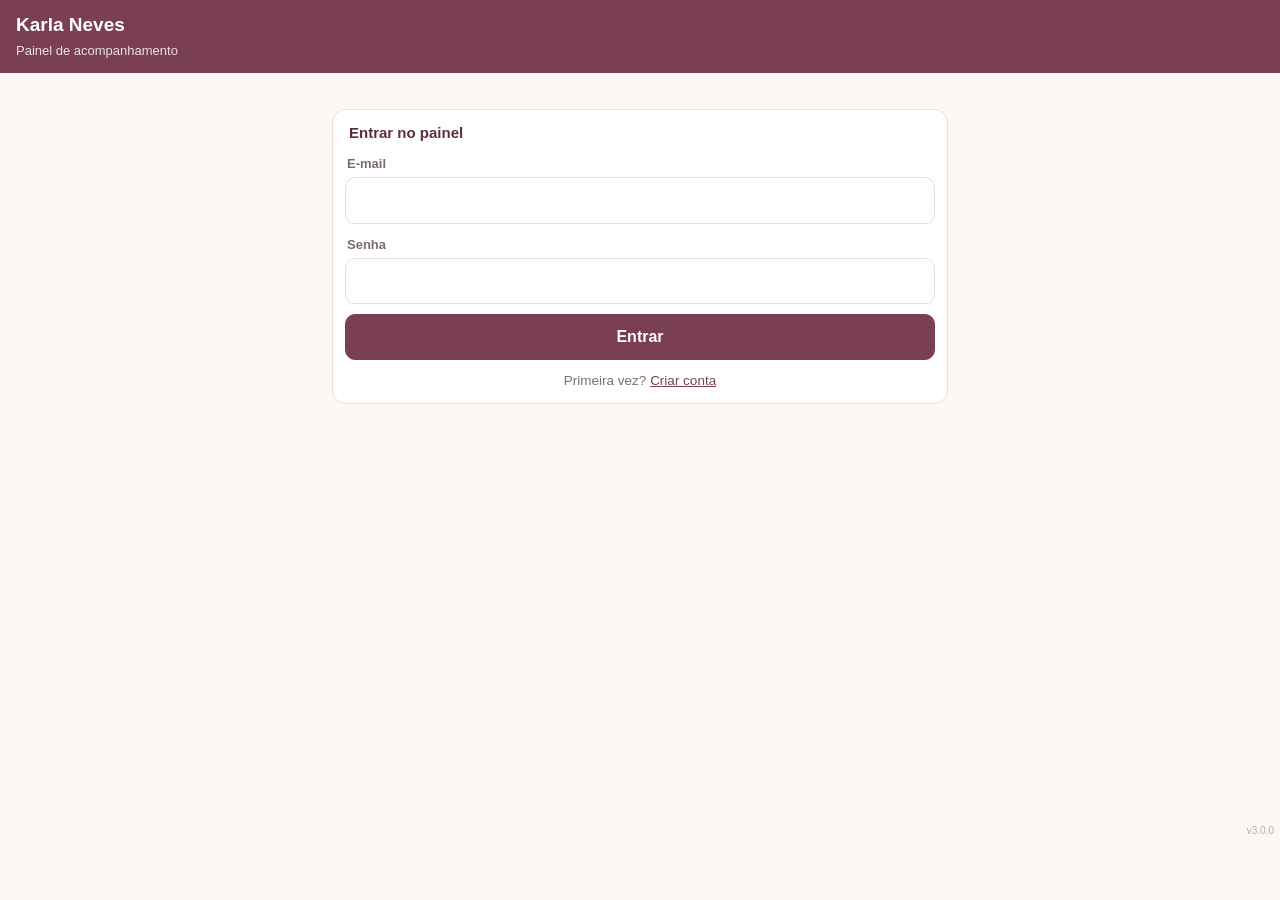
==== commit 51c0c0be: "v3.0.0: painel da Karla + página individual de cada cliente, com banco online (Supabase) - Painel co" ====
--- a/index.html
+++ b/index.html
@@ -3,475 +3,344 @@
 <head>
 <meta charset="utf-8">
 <meta name="viewport" content="width=device-width, initial-scale=1, viewport-fit=cover">
-<title>Karla Neves · Clientes</title>
+<title>Karla Neves · Painel</title>
 <meta name="theme-color" content="#7a3e55">
 <link rel="manifest" href="manifest.json">
 <link rel="icon" href="icon-192.png">
 <link rel="apple-touch-icon" href="icon-192.png">
 <meta name="apple-mobile-web-app-capable" content="yes">
-<meta name="apple-mobile-web-app-title" content="Clientes">
-<style>
-:root{--vinho:#7a3e55;--vinho2:#5e2c41;--creme:#fbf8f6;--texto:#2b2226;--suave:#7c6c73;--linha:#eadde2;--verde:#2f8f5b;--verm:#c0392b;--amar:#c98a12;--zap:#1fa855;--roxo:#5b3a9a}
-*{box-sizing:border-box;-webkit-tap-highlight-color:transparent}
-html,body{margin:0;background:var(--creme);color:var(--texto);font:16px/1.4 -apple-system,BlinkMacSystemFont,"Segoe UI",Roboto,sans-serif}
-header{position:sticky;top:0;z-index:5;background:var(--vinho);color:#fff;padding:calc(12px + env(safe-area-inset-top)) 16px 12px}
-header h1{margin:0;font-size:19px;font-weight:700}
-header small{opacity:.8;font-size:13px}
-#engr{float:right;border:0;background:rgba(255,255,255,.15);color:#fff;border-radius:10px;font-size:20px;padding:6px 10px;margin-top:2px}
-main{padding:12px 12px 110px;max-width:640px;margin:0 auto}
-nav{position:fixed;bottom:0;left:0;right:0;z-index:6;display:flex;background:#fff;border-top:1px solid var(--linha);padding-bottom:env(safe-area-inset-bottom)}
-nav button{flex:1;border:0;background:none;padding:9px 0 8px;font-size:12px;color:var(--suave);display:flex;flex-direction:column;align-items:center;gap:2px}
-nav button span{font-size:21px;line-height:1}
-nav button.on{color:var(--vinho);font-weight:700}
-h2{font-size:15px;margin:18px 4px 8px;color:var(--vinho2);display:flex;justify-content:space-between;align-items:center}
-h2 .n{background:var(--vinho);color:#fff;border-radius:10px;padding:1px 8px;font-size:12px}
-.card{background:#fff;border:1px solid var(--linha);border-radius:14px;padding:12px;margin-bottom:8px}
-.row{display:flex;align-items:center;gap:10px}
-.grow{flex:1;min-width:0}
-.nome{font-weight:700;white-space:nowrap;overflow:hidden;text-overflow:ellipsis}
-.sub{color:var(--suave);font-size:13.5px}
-.vazio{color:var(--suave);font-size:14px;padding:6px 4px 2px}
-.acoes{display:flex;gap:6px;flex-wrap:wrap;margin-top:10px}
-.btn{border:1px solid var(--linha);background:#fff;color:var(--texto);border-radius:10px;padding:9px 12px;font-size:14px;font-weight:600}
-.btn.p{background:var(--vinho);border-color:var(--vinho);color:#fff}
-.btn.z{background:var(--zap);border-color:var(--zap);color:#fff}
-.btn.v{color:var(--verde);border-color:#bfe3cd}
-.btn.r{color:var(--verm);border-color:#f0c4be}
-.btn.full{width:100%;padding:13px;font-size:16px}
-.tag{display:inline-block;font-size:12px;font-weight:700;border-radius:8px;padding:2px 7px;white-space:nowrap}
-.s-a_enviar{background:#fff2d9;color:var(--amar)}.s-enviado{background:#efe7fb;color:var(--roxo)}.s-gravado{background:#e3effb;color:#1f5f9a}.s-postado{background:#e3f4ea;color:var(--verde)}
-.resumo{display:grid;grid-template-columns:1fr 1fr;gap:8px}
-.resumo .card{margin:0;text-align:center}
-.resumo b{display:block;font-size:22px;color:var(--vinho)}
-.fab{position:fixed;right:16px;bottom:calc(76px + env(safe-area-inset-bottom));z-index:7;background:var(--vinho);color:#fff;border:0;border-radius:28px;padding:14px 20px;font-size:16px;font-weight:700;box-shadow:0 6px 18px rgba(94,44,65,.35)}
-input,select,textarea{width:100%;font:inherit;font-size:16px;padding:11px;border:1px solid var(--linha);border-radius:10px;background:#fff;color:var(--texto)}
-textarea{min-height:70px;resize:vertical}
-label{display:block;font-size:13px;font-weight:700;color:var(--suave);margin:12px 2px 4px}
-.duo{display:grid;grid-template-columns:1fr 1fr;gap:8px}
-.busca{margin:4px 0 10px}
-#sheet{position:fixed;inset:0;z-index:20;display:none;background:rgba(30,15,22,.45)}
-#sheet.on{display:block}
-#sheet .box{position:absolute;left:0;right:0;bottom:0;max-height:92vh;overflow:auto;background:var(--creme);border-radius:18px 18px 0 0;padding:16px 16px calc(20px + env(safe-area-inset-bottom));max-width:640px;margin:0 auto}
-#sheet h3{margin:0 0 4px;font-size:18px;color:var(--vinho2)}
-.fecha{float:right;border:0;background:none;font-size:26px;line-height:1;color:var(--suave)}
-.chips{display:flex;gap:6px;flex-wrap:wrap}
-.chip{border:1px solid var(--linha);background:#fff;border-radius:16px;padding:6px 11px;font-size:13.5px}
-.chip.on{background:var(--vinho);border-color:var(--vinho);color:#fff}
-.etapas{display:flex;gap:4px;margin-top:8px}
-.etapas i{flex:1;height:5px;border-radius:3px;background:var(--linha)}
-.etapas i.ok{background:var(--vinho)}
-#toast{position:fixed;left:50%;bottom:140px;transform:translateX(-50%);background:#2b2226;color:#fff;padding:10px 16px;border-radius:10px;font-size:14px;z-index:30;opacity:0;transition:.25s;pointer-events:none;max-width:85vw;text-align:center}
-#toast.on{opacity:1}
-#versao{position:fixed;right:6px;bottom:calc(62px + env(safe-area-inset-bottom));font-size:10px;color:#b9a8b0;z-index:5}
-.aviso{background:#fff2d9;border:1px solid #f2d79c;color:#7a5410;border-radius:12px;padding:10px 12px;font-size:14px;margin-top:8px}
-.hist{border-top:1px solid var(--linha);padding:8px 0;font-size:14px}
-a{color:var(--vinho)}
-</style>
+<meta name="apple-mobile-web-app-title" content="Painel Karla">
+<link rel="stylesheet" href="estilo.css">
 </head>
 <body>
-<header><button id="engr" aria-label="Ajustes">⚙️</button><h1 id="tNeg">Karla Neves</h1><small id="tSub"></small></header>
-<main id="main"></main>
-<button class="fab" id="fab">+ Postagem</button>
-<nav>
-  <button data-v="hoje" class="on"><span>☀️</span>Hoje</button>
-  <button data-v="posts"><span>🎬</span>Postagens</button>
+<header><button class="hbtn" id="engr" aria-label="Ajustes" style="display:none">⚙️</button><button class="hbtn" id="atual" aria-label="Atualizar" style="display:none">⟳</button><h1 id="tNeg">Karla Neves</h1><small id="tSub">Painel de acompanhamento</small></header>
+<main id="main"><div class="carregando">Carregando…</div></main>
+<button class="fab" id="fab" style="display:none"></button>
+<nav id="nav" style="display:none">
+  <button data-v="hoje" class="on"><span>☀️</span>Visão geral</button>
+  <button data-v="clientes"><span>👩</span>Clientes</button>
   <button data-v="lembretes"><span>📝</span>Lembretes</button>
-  <button data-v="clientes"><span>👩</span>Clientes</button>
 </nav>
 <div id="sheet"><div class="box" id="sbox"></div></div>
-<div id="toast"></div>
-<div id="versao"></div>
-
+<div class="versao" id="versao"></div>
+
+<script src="vendor/supabase.js"></script>
+<script src="comum.js"></script>
 <script>
-const VERSAO='2.0.0';
-document.getElementById('versao').textContent='v'+VERSAO;
+const VERSAO='3.0.0';
+$('#versao').textContent='v'+VERSAO;
+const sb=window.SB_MOCK||supabase.createClient(KN.URL,KN.CHAVE);
+let S={clientes:[],ativ:[],lemb:[],perfil:{nome:'',zap:''}};
+let VIEW='hoje',CLI=null,BUSCA='',FILTRO_A='abertas',USER=null;
+
+/* ---------- acesso ---------- */
+async function iniciar(){
+  const {data}=await sb.auth.getSession();
+  USER=data.session?data.session.user:null;
+  if(!USER)return telaLogin();
+  $('#nav').style.display='';$('#engr').style.display='';$('#atual').style.display='';
+  await carregar();render();
+}
+function telaLogin(modo){
+  ['#nav','#engr','#atual','#fab'].forEach(s=>$(s).style.display='none');
+  const criar=modo==='criar';
+  $('#main').innerHTML=`<div class="card" style="margin-top:24px">
+    <h2 style="margin-top:0">${criar?'Criar sua conta':'Entrar no painel'}</h2>
+    <label>E-mail</label><input id="lgEmail" type="email" autocomplete="username" autocapitalize="off">
+    <label>Senha ${criar?'(mínimo 6 caracteres)':''}</label><input id="lgSenha" type="password" autocomplete="${criar?'new-password':'current-password'}">
+    <div class="acoes"><button class="btn p full" id="lgOk">${criar?'Criar conta':'Entrar'}</button></div>
+    <div class="sub" style="text-align:center;margin-top:12px">${criar?'Já tem conta? <a href="#" id="lgTroca">Entrar</a>':'Primeira vez? <a href="#" id="lgTroca">Criar conta</a>'}</div>
+    <div id="lgMsg"></div></div>`;
+  $('#lgTroca').onclick=e=>{e.preventDefault();telaLogin(criar?'entrar':'criar')};
+  $('#lgOk').onclick=async()=>{
+    const email=$('#lgEmail').value.trim(),password=$('#lgSenha').value;
+    if(!email||!password)return toast('Preencha e-mail e senha');
+    $('#lgOk').disabled=true;
+    if(criar){
+      const {data,error}=await sb.auth.signUp({email,password,options:{emailRedirectTo:location.href.split('#')[0]}});
+      $('#lgOk').disabled=false;
+      if(error)return $('#lgMsg').innerHTML=`<div class="aviso">${esc(traduz(error.message))}</div>`;
+      if(!data.session)return $('#lgMsg').innerHTML=`<div class="aviso"><b>Conta criada.</b> Abra o e-mail que chegou e toque no link de confirmação. Depois volte aqui e toque em <b>Entrar</b>.</div>`;
+    }else{
+      const {error}=await sb.auth.signInWithPassword({email,password});
+      $('#lgOk').disabled=false;
+      if(error)return $('#lgMsg').innerHTML=`<div class="aviso">${esc(traduz(error.message))}</div>`;
+    }
+    iniciar();
+  };
+}
+function traduz(m){m=String(m||'');
+  if(/Invalid login/i.test(m))return 'E-mail ou senha errados.';
+  if(/not confirmed/i.test(m))return 'Falta confirmar o e-mail. Abra o e-mail de confirmação e toque no link.';
+  if(/already registered/i.test(m))return 'Esse e-mail já tem conta. Toque em Entrar.';
+  if(/at least 6/i.test(m))return 'A senha precisa ter pelo menos 6 caracteres.';
+  if(/rate limit/i.test(m))return 'Muitas tentativas. Espere alguns minutos.';
+  return m;}
 
 /* ---------- dados ---------- */
-const CHAVE='karla-clientes-v1';
-const PADRAO={clientes:[],posts:[],lembretes:[],config:{
-  negocio:'Karla Neves',zapKarla:'',diasParada:7,
-  msgEnvio:'Oi, {nome}! 🎬 Seu próximo vídeo: "{titulo}". Prazo para postar: {prazo}.\n\nAbra este link, o roteiro já entra no teleprompter do Legendas:\n{link}\n\nLegenda para o post:\n{legenda}\n\nReferências:\n{links}',
-  msgCobra:'Oi, {nome}! Passando para lembrar do vídeo "{titulo}", o prazo era {prazo}. Conseguiu gravar? Se travou em algo, me fala que eu te ajudo 💜',
-  msgParada:'Oi, {nome}! Faz {dias} dias sem post no seu Instagram. Bora gravar um vídeo esta semana? Te mando o roteiro 🎬',
-  msgAniver:'Feliz aniversário, {nome}! 🎉 Muita saúde e alegria. Um beijo, {negocio}.'
-},ultimoBackup:null};
-const ETAPAS=['a_enviar','enviado','gravado','postado'];
-const NOME_ET={a_enviar:'a enviar',enviado:'enviado',gravado:'gravado',postado:'postado'};
-let D;
-function carregar(){try{D=JSON.parse(localStorage.getItem(CHAVE))}catch(e){D=null}
-  if(!D)D=JSON.parse(JSON.stringify(PADRAO));
-  D.config=Object.assign({},PADRAO.config,D.config||{});
-  D.clientes=D.clientes||[];D.lembretes=D.lembretes||[];
-  if(!D.posts){ // migração da versão 1.x
-    D.posts=(D.conteudos||[]).map(k=>({id:k.id,demo:k.demo,clienteId:k.clienteId,titulo:k.titulo||'',data:k.data||'',repete:k.repete||'nao',
-      roteiro:k.roteiro||'',legenda:k.legenda||'',links:k.links||'',anexos:k.anexos||[],linkPost:'',
-      status:k.status==='postado'?'postado':k.status==='enviado'?'enviado':'a_enviar'}));
-  }
-  delete D.conteudos;delete D.atend;delete D.servicos;}
-function salvar(){try{localStorage.setItem(CHAVE,JSON.stringify(D))}catch(e){toast('Erro ao salvar!')}}
-carregar();salvar();
-try{navigator.storage&&navigator.storage.persist&&navigator.storage.persist()}catch(e){}
-
-/* ---------- utilidades ---------- */
-const $=s=>document.querySelector(s);
-const id=()=>Date.now().toString(36)+Math.random().toString(36).slice(2,6);
-const esc=s=>String(s??'').replace(/[&<>"']/g,c=>({'&':'&amp;','<':'&lt;','>':'&gt;','"':'&quot;',"'":'&#39;'}[c]));
-const pad=n=>String(n).padStart(2,'0');
-const iso=d=>d.getFullYear()+'-'+pad(d.getMonth()+1)+'-'+pad(d.getDate());
-const hojeISO=()=>iso(new Date());
-const somaDias=(s,n)=>{const d=new Date(s+'T12:00');d.setDate(d.getDate()+n);return iso(d)};
-const difDias=(a,b)=>Math.round((new Date(b+'T12:00')-new Date(a+'T12:00'))/864e5);
-const dataBR=s=>s?s.split('-').reverse().join('/'):'';
-function quando(s){if(!s)return'sem prazo';const d=difDias(hojeISO(),s);return d===0?'hoje':d===1?'amanhã':d===-1?'ontem':dataBR(s)}
-const cli=i=>D.clientes.find(c=>c.id===i)||{nome:'(cliente apagada)',tel:''};
+async function carregar(){
+  const [c,a,l,p]=await Promise.all([
+    sb.from('clientes').select('*').order('nome'),
+    sb.from('atividades').select('*').order('prazo',{ascending:true,nullsFirst:false}),
+    sb.from('lembretes').select('*').order('data',{ascending:true,nullsFirst:false}),
+    sb.from('perfis').select('*').maybeSingle()]);
+  const erro=c.error||a.error||l.error||p.error;
+  if(erro){toast('Erro ao carregar: '+erro.message);return false}
+  S.clientes=c.data||[];S.ativ=a.data||[];S.lemb=l.data||[];
+  if(!p.data){const n=await sb.from('perfis').insert({nome:'Karla Neves'}).select().single();S.perfil=n.data||{nome:'Karla Neves',zap:''}}else S.perfil=p.data;
+  return true;
+}
+async function grava(promessa,ok){const {error}=await promessa;if(error){toast('Não salvou: '+error.message);return false}
+  await carregar();render();if(ok)toast(ok);return true}
+const cli=id=>S.clientes.find(c=>c.id===id)||{nome:'(cliente apagada)'};
 const arroba=c=>(c.insta||'').replace(/^@/,'').trim();
-function toast(t){const e=$('#toast');e.textContent=t;e.classList.add('on');clearTimeout(e._t);e._t=setTimeout(()=>e.classList.remove('on'),2400)}
-function telZap(t){let d=String(t||'').replace(/\D/g,'');if(!d)return'';if(d.length<=11)d='55'+d;return d}
-function msg(mod,c,ex){return mod.replace(/\{(\w+)\}/g,(m,k)=>(Object.assign({nome:(c.nome||'').split(' ')[0],negocio:D.config.negocio},ex||{}))[k]??m)
-  .replace(/\n[^\n]*:\n(?=\n|$)/g,'\n').replace(/\n{3,}/g,'\n\n').trim()}
-function zap(c,texto){const t=telZap(c.tel);if(!t){toast('Cliente sem WhatsApp cadastrado');return false}
-  window.open('https://wa.me/'+t+'?text='+encodeURIComponent(texto),'_blank');return true}
-function ultimoPost(cid){let u=null;D.posts.forEach(p=>{if(p.clienteId===cid&&p.status==='postado'){const d=p.postadoEm||p.data;if(d&&(!u||d>u))u=d}});return u}
-function linkLegendas(p){const q=new URLSearchParams();q.set('r',p.roteiro||'');q.set('t',p.titulo||'vídeo');
-  if(D.config.zapKarla)q.set('k',telZap(D.config.zapKarla));q.set('n',D.config.negocio||'');
-  return new URL('legendas/',location.href).href+'#'+q.toString()}
-function exPost(p){return{titulo:p.titulo||'vídeo',prazo:quando(p.data),legenda:p.legenda||'',links:p.links||'',link:p.roteiro?linkLegendas(p):''}}
-function ordPost(a,b){return ((a.data||'9999')).localeCompare(b.data||'9999')}
-const atrasado=p=>p.status!=='postado'&&p.data&&p.data<hojeISO();
-
-/* ---------- arquivos (IndexedDB) ---------- */
-const ARQ=(()=>{let dbp=null;
-  function db(){return dbp||(dbp=new Promise((ok,er)=>{const r=indexedDB.open('karla-arquivos',1);r.onupgradeneeded=()=>r.result.createObjectStore('f');r.onsuccess=()=>ok(r.result);r.onerror=()=>er(r.error)}))}
-  async function op(modo,fn){const d=await db();return new Promise((ok,er)=>{const t=d.transaction('f',modo);const r=fn(t.objectStore('f'));t.oncomplete=()=>ok(r&&r.result);t.onerror=()=>er(t.error)})}
-  return{put:(k,v)=>op('readwrite',s=>s.put(v,k)),get:k=>op('readonly',s=>s.get(k)),del:k=>op('readwrite',s=>s.delete(k))};
-})();
-const tamTxt=b=>b>1048576?(b/1048576).toFixed(1)+' MB':Math.max(1,Math.round(b/1024))+' KB';
-const blobB64=b=>new Promise(ok=>{const r=new FileReader();r.onload=()=>ok(r.result);r.readAsDataURL(b)});
-const b64Blob=async u=>(await fetch(u)).blob();
+const linkCliente=c=>new URL('cliente.html',location.href).href+'#'+c.token;
+document.addEventListener('visibilitychange',async()=>{if(document.visibilityState==='visible'&&USER){if(await carregar())render()}});
+$('#atual').onclick=async()=>{toast('Atualizando…');if(await carregar()){render();toast('Atualizado')}};
 
 /* ---------- navegação ---------- */
-let VIEW='hoje',BUSCA='',FILTRO='abertas';
-document.querySelectorAll('nav button').forEach(b=>b.onclick=()=>{VIEW=b.dataset.v;
-  document.querySelectorAll('nav button').forEach(x=>x.classList.toggle('on',x===b));render();scrollTo(0,0)});
-window.irAjustes=()=>{VIEW='ajustes';document.querySelectorAll('nav button').forEach(x=>x.classList.remove('on'));render();scrollTo(0,0)};
-$('#engr').onclick=irAjustes;
-
+document.querySelectorAll('#nav button').forEach(b=>b.onclick=()=>ir(b.dataset.v));
+function ir(v,cid){VIEW=v;CLI=cid||null;document.querySelectorAll('#nav button').forEach(x=>x.classList.toggle('on',x.dataset.v===(v==='cliente'?'clientes':v)));render();scrollTo(0,0)}
+window.ir=ir;
+$('#engr').onclick=()=>ir('ajustes');
 function render(){
-  $('#tNeg').textContent=D.config.negocio||'Clientes';
+  $('#tNeg').textContent=S.perfil.nome||'Painel';
   $('#tSub').textContent=new Date().toLocaleDateString('pt-BR',{weekday:'long',day:'numeric',month:'long'});
   const f=$('#fab');f.style.display=VIEW==='ajustes'?'none':'';
-  f.textContent=VIEW==='clientes'?'+ Cliente':VIEW==='lembretes'?'+ Lembrete':'+ Postagem';
-  f.onclick=VIEW==='clientes'?()=>formCliente():VIEW==='lembretes'?()=>formLemb():()=>formPost();
-  ({hoje:vHoje,posts:vPosts,lembretes:vLembretes,clientes:vClientes,ajustes:vAjustes})[VIEW]();
+  if(VIEW==='cliente'){f.textContent='+ Atividade';f.onclick=()=>formAtiv(null,CLI)}
+  else if(VIEW==='lembretes'){f.textContent='+ Lembrete';f.onclick=()=>formLemb()}
+  else if(VIEW==='clientes'){f.textContent='+ Cliente';f.onclick=()=>formCliente()}
+  else{f.textContent='+ Atividade';f.onclick=()=>formAtiv()}
+  ({hoje:vHoje,clientes:vClientes,cliente:vCliente,lembretes:vLembretes,ajustes:vAjustes})[VIEW]();
 }
 function sec(t,n,html){return `<h2>${t}${n?`<span class="n">${n}</span>`:''}</h2>${html}`}
 
-/* ---------- cartão de postagem ---------- */
-function cardPost(p){
-  const c=cli(p.clienteId);const i=ETAPAS.indexOf(p.status);const at=atrasado(p);
+/* ---------- cartão de atividade ---------- */
+function cardAtiv(a,comCliente){
+  const c=cli(a.cliente_id);const at=atrasada(a);
+  const passos=a.tipo==='video'?['pendente','gravado','feito']:['pendente','feito'];const i=passos.indexOf(a.status);
+  const tag=at?'<span class="tag s-atrasada">atrasada</span>':`<span class="tag s-${a.status}">${a.status==='feito'?(a.tipo==='tarefa'?'feito':'postado'):ETAPA[a.status]}</span>`;
   let ac='';
-  if(p.status==='a_enviar')ac+=`<button class="btn z" onclick="enviaPost('${p.id}')">Enviar para a cliente</button>`;
-  if(p.status==='enviado'||p.status==='gravado'){
-    if(at)ac+=`<button class="btn z" onclick="cobraPost('${p.id}')">Cobrar</button>`;
-    else ac+=`<button class="btn" onclick="enviaPost('${p.id}')">Reenviar</button>`;
-    if(p.status==='enviado')ac+=`<button class="btn" onclick="avanca('${p.id}','gravado')">Gravou</button>`;
-    ac+=`<button class="btn v" onclick="avanca('${p.id}','postado')">✓ Postou</button>`;
-  }
-  if(p.status==='postado'&&arroba(c))ac+=`<a class="btn" style="text-decoration:none" href="${esc(p.linkPost||'https://instagram.com/'+arroba(c))}" target="_blank">Ver no Instagram</a>`;
-  return `<div class="card" style="${p.status==='postado'?'opacity:.7':''}"><div class="row" onclick="formPost('${p.id}')">
-    <div class="grow"><div class="nome">${esc(c.nome)}${arroba(c)?` <span class="sub" style="font-weight:400">@${esc(arroba(c))}</span>`:''}</div>
-    <div class="sub" style="white-space:normal">${esc(p.titulo||'Sem título')} · ${at?'<b style="color:var(--verm)">Atrasado ('+quando(p.data)+')</b>':'Prazo '+quando(p.data)}${(p.anexos||[]).length?' · 📎':''}${p.repete&&p.repete!=='nao'?' · 🔁':''}</div></div>
-    <span class="tag s-${p.status}">${NOME_ET[p.status]}</span></div>
-    <div class="etapas">${ETAPAS.map((e,k)=>`<i class="${k<=i?'ok':''}"></i>`).join('')}</div>
+  if(a.status!=='feito'&&at)ac+=`<button class="btn z" onclick="cobra('${a.id}')">Cobrar</button>`;
+  if(a.status!=='feito'&&!a.visto_em)ac+=`<button class="btn" onclick="avisaNova('${a.id}')">Avisar pelo WhatsApp</button>`;
+  if(a.link_post)ac+=`<a class="btn" href="${esc(a.link_post)}" target="_blank">Ver post</a>`;
+  return `<div class="card" style="${a.status==='feito'?'opacity:.75':''}"><div class="row" onclick="formAtiv('${a.id}')">
+    <div class="grow">${comCliente?`<div class="nome">${esc(c.nome)}</div>`:''}
+    <div class="${comCliente?'sub':'nome'}" style="white-space:normal">${TIPOS[a.tipo]} · ${esc(a.titulo||'Sem título')}</div>
+    <div class="sub">${a.status==='feito'?'Feito '+haQuanto(a.feito_em):(at?'<b style="color:var(--verm)">Prazo era '+quando(a.prazo)+'</b>':'Prazo '+quando(a.prazo))}${a.status!=='feito'?(a.visto_em?' · 👁️ viu':' · não abriu ainda'):''}</div>
+    ${a.nota_cliente?`<div class="sub" style="margin-top:4px">💬 "${esc(a.nota_cliente)}"</div>`:''}</div>${tag}</div>
+    <div class="etapas">${passos.map((e,k)=>`<i class="${k<=i?'ok':''}"></i>`).join('')}</div>
     ${ac?`<div class="acoes">${ac}</div>`:''}</div>`;
 }
-window.enviaPost=kid=>{const p=D.posts.find(x=>x.id===kid),c=cli(p.clienteId);
-  if(!p.roteiro&&!p.legenda)toast('Dica: escreva o roteiro para a cliente gravar no Legendas');
-  if(!zap(c,msg(D.config.msgEnvio,c,exPost(p))))return;
-  if(p.status==='a_enviar'){p.status='enviado';p.enviadoEm=hojeISO();salvar();setTimeout(render,500)}
-  if((p.anexos||[]).length)setTimeout(()=>{if(confirm('Esta postagem tem arquivo. Enviar o arquivo agora?'))enviaArquivo(kid)},900)};
-window.cobraPost=kid=>{const p=D.posts.find(x=>x.id===kid),c=cli(p.clienteId);if(zap(c,msg(D.config.msgCobra,c,exPost(p)))){p.cobradoEm=hojeISO();salvar()}};
-window.avanca=(kid,st)=>{const p=D.posts.find(x=>x.id===kid);p.status=st;
-  if(st==='postado'){p.postadoEm=hojeISO();
-    if(p.repete&&p.repete!=='nao'&&!p.proxCriado){const base=p.data||hojeISO();
-      const prox=p.repete==='semanal'?somaDias(base,7):p.repete==='quinzenal'?somaDias(base,14):(()=>{const d=new Date(base+'T12:00');d.setMonth(d.getMonth()+1);return iso(d)})();
-      D.posts.push({id:id(),clienteId:p.clienteId,titulo:p.titulo,data:prox,repete:p.repete,roteiro:'',legenda:'',links:p.links||'',anexos:[],linkPost:'',status:'a_enviar'});
-      p.proxCriado=true;salvar();render();return toast('Postado! Próxima criada para '+dataBR(prox)+'. Falta escrever o roteiro.')}}
-  salvar();render();toast(st==='postado'?'Marcado como postado':'Marcado como gravado')};
-window.enviaArquivo=async kid=>{const p=D.posts.find(x=>x.id===kid);const files=[];
-  for(const a of (p.anexos||[])){const r=await ARQ.get(a.id);if(r)files.push(new File([r.blob],a.nome,{type:a.tipo}))}
-  if(!files.length)return toast('Sem arquivo');
-  try{await navigator.clipboard.writeText(p.legenda||'')}catch(e){}
-  try{if(navigator.canShare&&navigator.canShare({files})){await navigator.share({files});return}}catch(e){if(e.name==='AbortError')return}
-  files.forEach(f=>{const u=URL.createObjectURL(f);const l=document.createElement('a');l.href=u;l.download=f.name;document.body.appendChild(l);l.click();l.remove();setTimeout(()=>URL.revokeObjectURL(u),3000)});
-  toast('Arquivo baixado')};
-
-/* ---------- HOJE ---------- */
+window.cobra=id=>{const a=S.ativ.find(x=>x.id===id),c=cli(a.cliente_id);
+  abreZap(c.tel,`Oi, ${c.nome.split(' ')[0]}! Passando para lembrar: "${a.titulo}" estava com prazo ${quando(a.prazo)}. Conseguiu fazer? Se travou em algo, me fala que eu te ajudo 💜\n\nSua página: ${linkCliente(c)}`)};
+window.avisaNova=id=>{const a=S.ativ.find(x=>x.id===id),c=cli(a.cliente_id);
+  abreZap(c.tel,`Oi, ${c.nome.split(' ')[0]}! Tem atividade nova na sua página: ${TIPOS[a.tipo]} "${a.titulo}", prazo ${quando(a.prazo)}.\n\nAbra aqui: ${linkCliente(c)}`)};
+
+/* ---------- VISÃO GERAL ---------- */
 function vHoje(){
-  const h=hojeISO(),am=somaDias(h,1);
-  const abertas=D.posts.filter(p=>p.status!=='postado');
-  const atras=abertas.filter(atrasado).sort(ordPost);
-  const aEnviar=abertas.filter(p=>p.status==='a_enviar'&&!atrasado(p)&&(!p.data||p.data<=somaDias(h,3))).sort(ordPost);
-  const prazo=abertas.filter(p=>p.status!=='a_enviar'&&(p.data===h||p.data===am)).sort(ordPost);
-  const lembHoje=D.lembretes.filter(l=>!l.feito&&(!l.data||l.data<=h)).sort(ordLemb);
-  const paradas=D.clientes.map(c=>({c,u:ultimoPost(c.id)})).filter(x=>{const dias=x.u?difDias(x.u,h):difDias(x.c.criado||h,h);
-      return dias>=D.config.diasParada&&!abertas.some(p=>p.clienteId===x.c.id)&&!(x.c.avisadaEm&&difDias(x.c.avisadaEm,h)<5)})
-    .map(x=>({...x,dias:x.u?difDias(x.u,h):null}));
-  const aniv=D.clientes.filter(c=>c.aniver).map(c=>{const[m,d]=c.aniver.split('-');const ano=new Date().getFullYear();let s=ano+'-'+m+'-'+d;if(s<h)s=(ano+1)+'-'+m+'-'+d;return{c,s,dd:difDias(h,s)}}).filter(x=>x.dd<=7).sort((a,b)=>a.dd-b.dd);
-  const mes=h.slice(0,7);const doMes=D.posts.filter(p=>p.status==='postado'&&(p.postadoEm||p.data||'').startsWith(mes));
-  const noPrazo=doMes.filter(p=>!p.data||(p.postadoEm||p.data)<=p.data).length;
+  const h=hojeISO();const abertas=S.ativ.filter(a=>a.status!=='feito');
+  const movimento=S.ativ.filter(a=>a.status!=='pendente'&&a.atualizado&&(Date.now()-new Date(a.atualizado))<3*864e5).sort((x,y)=>y.atualizado.localeCompare(x.atualizado));
+  const atras=abertas.filter(atrasada);
+  const breve=abertas.filter(a=>!atrasada(a)&&a.prazo&&a.prazo<=somaDias(h,2));
+  const sumidas=S.clientes.filter(c=>!c.ultimo_acesso||difDias(c.ultimo_acesso.slice(0,10),h)>=3);
+  const meus=S.lemb.filter(l=>!l.cliente_id&&!l.feito&&(!l.data||l.data<=h));
+  const mes=h.slice(0,7);const feitasMes=S.ativ.filter(a=>a.status==='feito'&&(a.feito_em||'').startsWith(mes));
+  const noPrazo=feitasMes.filter(a=>!a.prazo||a.feito_em.slice(0,10)<=a.prazo).length;
   let o='';
-  if(!D.clientes.length)o+=`<div class="card"><b>Comece por aqui:</b><br>1. Em <b>Clientes</b>, cadastre as clientes com WhatsApp e @ do Instagram.<br>2. Em <b>+ Postagem</b>, escreva o roteiro e o prazo.<br>3. Toque em <b>Enviar para a cliente</b>: ela recebe o link que abre o roteiro no Legendas.<br><br>Para testar, vá na ⚙️ e carregue os exemplos.</div>`;
-  if(lembHoje.length)o+=sec('Lembretes',lembHoje.length,lembHoje.map(cardLemb).join(''));
-  o+=sec('Atrasadas',atras.length,atras.map(cardPost).join('')||'<div class="vazio">Nenhuma atrasada. 👏</div>');
-  o+=sec('Prazo hoje e amanhã',prazo.length,prazo.map(cardPost).join('')||'<div class="vazio">Nada vencendo.</div>');
-  if(aEnviar.length)o+=sec('Roteiros para enviar',aEnviar.length,aEnviar.map(cardPost).join(''));
-  if(paradas.length)o+=sec(`Clientes paradas (+${D.config.diasParada} dias)`,paradas.length,paradas.map(x=>cardCli(x.c,x.dias!==null?'Último post: '+dataBR(x.u)+' · há '+x.dias+' dias':'Ainda não postou nada',`<button class="btn z" onclick="chamaParada('${x.c.id}',${x.dias??0})">Chamar</button>`)).join(''));
-  if(aniv.length)o+=sec('Aniversários (7 dias)',aniv.length,aniv.map(x=>cardCli(x.c,x.dd===0?'🎂 É hoje!':'🎂 '+dataBR(x.s).slice(0,5)+' · em '+x.dd+' dia(s)',`<button class="btn z" onclick="zap(cli('${x.c.id}'),msg(D.config.msgAniver,cli('${x.c.id}')))">Parabéns</button>`)).join(''));
-  o+=`<h2>Este mês</h2><div class="resumo"><div class="card"><b>${doMes.length}</b><span class="sub">vídeos postados</span></div><div class="card"><b>${doMes.length?Math.round(noPrazo/doMes.length*100)+'%':'–'}</b><span class="sub">no prazo</span></div></div>`;
-  if(D.clientes.length&&(!D.ultimoBackup||difDias(D.ultimoBackup.slice(0,10),h)>=7))o+=`<div class="aviso">⚠️ Faz mais de 7 dias sem backup. Os dados ficam só neste celular. <a href="#" onclick="irAjustes();return false">Fazer backup</a></div>`;
+  if(!S.clientes.length)o+=`<div class="card"><b>Como funciona:</b><br>1. Em <b>Clientes</b>, cadastre cada cliente.<br>2. Cada cliente ganha uma <b>página própria</b>. Mande o link para ela.<br>3. Crie atividades e lembretes. Eles aparecem na página dela.<br>4. Quando ela marcar "gravei" ou "postei", você vê aqui.<br><br>Para testar, toque na ⚙️ e carregue os exemplos.</div>`;
+  o+=`<div class="resumo" style="margin-top:6px"><div class="card"><b>${abertas.length}</b><span class="sub">em aberto</span></div><div class="card"><b style="color:${atras.length?'var(--verm)':'var(--vinho)'}">${atras.length}</b><span class="sub">atrasadas</span></div><div class="card"><b>${feitasMes.length}</b><span class="sub">feitas no mês${feitasMes.length?' · '+Math.round(noPrazo/feitasMes.length*100)+'% no prazo':''}</span></div></div>`;
+  if(meus.length)o+=sec('Seus lembretes',meus.length,meus.map(cardLemb).join(''));
+  o+=sec('O que as clientes fizeram (3 dias)',movimento.length,movimento.slice(0,15).map(a=>{const c=cli(a.cliente_id);
+    return `<div class="card" onclick="ir('cliente','${c.id}')"><div class="row"><div class="grow"><div class="nome">${esc(c.nome)}</div>
+    <div class="sub" style="white-space:normal">${a.status==='gravado'?'🎥 Gravou':a.tipo==='tarefa'?'✅ Concluiu':'📲 Postou'}: ${esc(a.titulo)} · ${haQuanto(a.atualizado)}</div>
+    ${a.nota_cliente?`<div class="sub">💬 "${esc(a.nota_cliente)}"</div>`:''}</div>${a.link_post?`<a class="btn" href="${esc(a.link_post)}" target="_blank" onclick="event.stopPropagation()">Ver</a>`:''}</div></div>`}).join('')||'<div class="vazio">Nenhuma novidade.</div>');
+  o+=sec('Atrasadas',atras.length,atras.map(a=>cardAtiv(a,true)).join('')||'<div class="vazio">Nenhuma atrasada. 👏</div>');
+  if(breve.length)o+=sec('Vencem até depois de amanhã',breve.length,breve.map(a=>cardAtiv(a,true)).join(''));
+  if(sumidas.length)o+=sec('Não abrem a página há 3+ dias',sumidas.length,sumidas.map(c=>`<div class="card"><div class="row"><div class="grow" onclick="ir('cliente','${c.id}')"><div class="nome">${esc(c.nome)}</div><div class="sub">Último acesso: ${haQuanto(c.ultimo_acesso)}</div></div><button class="btn z" onclick="enviaLink('${c.id}')">Mandar link</button></div></div>`).join(''));
   $('#main').innerHTML=o;
 }
-window.chamaParada=(cid,dias)=>{const c=cli(cid);if(zap(c,msg(D.config.msgParada,c,{dias}))){c.avisadaEm=hojeISO();salvar();setTimeout(render,500)}};
-
-/* ---------- POSTAGENS ---------- */
-function vPosts(){
-  const F={abertas:['Em aberto',p=>p.status!=='postado'],atrasadas:['Atrasadas',atrasado],postadas:['Postadas',p=>p.status==='postado']};
-  let lista=D.posts.filter(F[FILTRO][1]).sort(ordPost);if(FILTRO==='postadas')lista.reverse();
-  let o=`<div class="chips" style="margin:6px 2px">${Object.entries(F).map(([k,v])=>`<button class="chip ${FILTRO===k?'on':''}" onclick="FILTRO='${k}';render()">${v[0]} (${D.posts.filter(v[1]).length})</button>`).join('')}</div><div style="height:8px"></div>`;
-  o+=lista.slice(0,200).map(cardPost).join('')||'<div class="vazio">Nada por aqui.</div>';
-  $('#main').innerHTML=o;
-}
-
-window.formPost=(kid,cidPre)=>{
-  if(!kid&&!D.clientes.length){toast('Cadastre uma cliente primeiro');return formCliente(null,c=>formPost(null,c.id))}
-  const p=kid?D.posts.find(x=>x.id===kid):{clienteId:cidPre||'',titulo:'',data:somaDias(hojeISO(),3),repete:'nao',roteiro:'',legenda:'',links:'',anexos:[],linkPost:'',status:'a_enviar'};
-  let anexos=(p.anexos||[]).slice();const novos={};const removidos=[];
-  const opts=D.clientes.slice().sort((x,y)=>x.nome.localeCompare(y.nome,'pt')).map(c=>`<option value="${c.id}" ${c.id===p.clienteId?'selected':''}>${esc(c.nome)}</option>`).join('');
-  abre(`<h3>${kid?'Postagem':'Nova postagem'}</h3>
-  <label>Cliente</label><select id="kCli"><option value="">Escolha…</option>${opts}</select>
-  <label>Tema do vídeo</label><input id="kTit" value="${esc(p.titulo)}" placeholder="Ex.: Antes e depois, Dica da semana">
-  <div class="duo"><div><label>Prazo para postar</label><input id="kData" type="date" value="${p.data||''}"></div>
-  <div><label>Repetir</label><select id="kRep">${[['nao','Não'],['semanal','Toda semana'],['quinzenal','A cada 15 dias'],['mensal','Todo mês']].map(([v,t])=>`<option value="${v}" ${p.repete===v?'selected':''}>${t}</option>`).join('')}</select></div></div>
-  <label>Roteiro (vai para o teleprompter do Legendas)</label><textarea id="kRot" style="min-height:150px" placeholder="1. Abertura: ...&#10;2. ...&#10;3. Chamada final: ...">${esc(p.roteiro)}</textarea>
-  <label>Legenda do post (opcional)</label><textarea id="kLeg" placeholder="Texto e hashtags">${esc(p.legenda)}</textarea>
-  <label>Links de referência (um por linha)</label><textarea id="kLnk" placeholder="https://instagram.com/reel/...">${esc(p.links)}</textarea>
-  <div id="kLnkV"></div>
-  <label>Arquivos (opcional)</label><div id="kAnx"></div>
-  <button class="btn" onclick="$('#kFile').click()">📎 Anexar arquivo</button><input type="file" id="kFile" accept="image/*,video/*" multiple style="display:none">
-  <label>Etapa</label><div class="chips" id="kSt">${ETAPAS.map(s=>`<button class="chip ${p.status===s?'on':''}" data-s="${s}">${NOME_ET[s]}</button>`).join('')}</div>
-  <label>Link do post no Instagram (quando postar)</label><input id="kPost" value="${esc(p.linkPost||'')}" placeholder="https://instagram.com/p/...">
-  <div class="acoes"><button class="btn p full" id="kOk">Salvar</button></div>
-  ${kid?`<div class="acoes"><button class="btn" id="kTeste">👁️ Abrir no Legendas (testar)</button><button class="btn r" id="kDel">Apagar</button></div>`:''}`);
-  let st=p.status;
-  document.querySelectorAll('#kSt .chip').forEach(b=>b.onclick=()=>{st=b.dataset.s;document.querySelectorAll('#kSt .chip').forEach(x=>x.classList.toggle('on',x===b))});
-  const links=()=>{const ls=$('#kLnk').value.split('\n').map(x=>x.trim()).filter(x=>/^https?:\/\//i.test(x));
-    $('#kLnkV').innerHTML=ls.map(u=>`<div class="sub" style="margin:4px 2px"><a href="${esc(u)}" target="_blank" rel="noopener">🔗 ${esc(u.replace(/^https?:\/\/(www\.)?/,'').slice(0,45))}</a></div>`).join('')};
-  $('#kLnk').oninput=links;links();
-  const urls=[];
-  const desenha=async()=>{urls.forEach(u=>URL.revokeObjectURL(u));urls.length=0;let o='';
-    for(const a of anexos){const r=novos[a.id]||(await ARQ.get(a.id).catch(()=>null))?.blob;let th='📄';
-      if(r){const u=URL.createObjectURL(r);urls.push(u);th=a.tipo.startsWith('image/')?`<img src="${u}" style="width:52px;height:52px;object-fit:cover;border-radius:8px">`:a.tipo.startsWith('video/')?`<video src="${u}#t=0.5" muted playsinline style="width:52px;height:52px;object-fit:cover;border-radius:8px"></video>`:'📄';th=`<a href="${u}" target="_blank">${th}</a>`}
-      o+=`<div class="row card" style="padding:8px">${th}<div class="grow"><div class="sub" style="overflow:hidden;text-overflow:ellipsis;white-space:nowrap">${esc(a.nome)}</div><div class="sub">${tamTxt(a.tam)}</div></div><button class="btn r" data-rm="${a.id}">✕</button></div>`}
-    $('#kAnx').innerHTML=o;
-    $('#kAnx').querySelectorAll('[data-rm]').forEach(b=>b.onclick=()=>{const i=b.dataset.rm;anexos=anexos.filter(a=>a.id!==i);if(novos[i])delete novos[i];else removidos.push(i);desenha()})};
-  desenha();
-  $('#kFile').onchange=e=>{for(const f of e.target.files){const i=id();novos[i]=f;anexos.push({id:i,nome:f.name,tipo:f.type||'application/octet-stream',tam:f.size})}e.target.value='';desenha()};
-  $('#kOk').onclick=async()=>{
-    const clienteId=$('#kCli').value;if(!clienteId)return toast('Escolha a cliente');
-    $('#kOk').disabled=true;$('#kOk').textContent='Salvando…';
-    try{for(const i in novos)await ARQ.put(i,{blob:novos[i]});for(const i of removidos)await ARQ.del(i)}
-    catch(e){$('#kOk').disabled=false;$('#kOk').textContent='Salvar';return toast('Sem espaço para o arquivo no celular')}
-    const dados={clienteId,titulo:$('#kTit').value.trim(),data:$('#kData').value,repete:$('#kRep').value,roteiro:$('#kRot').value,
-      legenda:$('#kLeg').value,links:$('#kLnk').value.trim(),anexos,linkPost:$('#kPost').value.trim(),status:st};
-    if(st==='postado'&&p.status!=='postado')dados.postadoEm=hojeISO();
-    if(kid)Object.assign(p,dados);else D.posts.push({id:id(),...dados});
-    salvar();fecha();render();toast('Postagem salva')};
-  if(kid){$('#kDel').onclick=async()=>{if(!confirm('Apagar esta postagem?'))return;
-      for(const a of (p.anexos||[]))await ARQ.del(a.id).catch(()=>{});D.posts=D.posts.filter(x=>x.id!==kid);salvar();fecha();render();toast('Apagada')};
-    $('#kTeste').onclick=()=>{if(!$('#kRot').value.trim())return toast('Escreva o roteiro primeiro');window.open(linkLegendas({...p,roteiro:$('#kRot').value,titulo:$('#kTit').value}),'_blank')}}
-};
-
-/* ---------- LEMBRETES ---------- */
-const REP={nao:'Não repete',diario:'Todo dia',semanal:'Toda semana',mensal:'Todo mês'};
-function ordLemb(a,b){return ((a.data||'0000')+(a.hora||'')).localeCompare((b.data||'0000')+(b.hora||''))}
-function cardLemb(l){
-  const h=hojeISO();const at=l.data&&l.data<h&&!l.feito;const c=l.clienteId?cli(l.clienteId):null;
-  const q=l.data?(l.data===h?'Hoje':l.data===somaDias(h,1)?'Amanhã':dataBR(l.data))+(l.hora?' às '+l.hora:''):'Sem data';
-  return `<div class="card" style="${l.feito?'opacity:.55':''}"><div class="row">
-    <button class="btn ${l.feito?'v':''}" style="padding:6px 10px;font-size:18px" onclick="feitoLemb('${l.id}')">${l.feito?'✓':'○'}</button>
-    <div class="grow" onclick="formLemb('${l.id}')"><div class="nome" style="white-space:normal;${l.feito?'text-decoration:line-through':''}">${esc(l.texto)}</div>
-    <div class="sub">${at?'<b style="color:var(--verm)">Atrasado · </b>':''}${q}${l.repete&&l.repete!=='nao'?' · 🔁 '+REP[l.repete]:''}${c?' · 👩 '+esc(c.nome):''}</div></div></div></div>`;
-}
-function vLembretes(){
-  const pend=D.lembretes.filter(l=>!l.feito).sort(ordLemb);const feitos=D.lembretes.filter(l=>l.feito).sort(ordLemb).reverse().slice(0,30);
-  let o=sec('A fazer',pend.length,pend.map(cardLemb).join('')||'<div class="vazio">Nada pendente. Toque em <b>+ Lembrete</b>.</div>');
-  if(feitos.length)o+=sec('Feitos',0,feitos.map(cardLemb).join('')+`<div class="acoes"><button class="btn r" onclick="limpaFeitos()">Apagar os feitos</button></div>`);
-  $('#main').innerHTML=o;
-}
-window.feitoLemb=lid=>{const l=D.lembretes.find(x=>x.id===lid);l.feito=!l.feito;
-  if(l.feito&&l.repete&&l.repete!=='nao'&&!l.proxCriado){const base=l.data||hojeISO();
-    const prox=l.repete==='diario'?somaDias(base,1):l.repete==='semanal'?somaDias(base,7):(()=>{const d=new Date(base+'T12:00');d.setMonth(d.getMonth()+1);return iso(d)})();
-    D.lembretes.push({...l,id:id(),data:prox,feito:false,proxCriado:false,demo:l.demo});l.proxCriado=true;toast('Feito! Próximo: '+dataBR(prox))}
-  else toast(l.feito?'Feito!':'Voltou para a fazer');salvar();render()};
-window.limpaFeitos=()=>{if(!confirm('Apagar todos os lembretes feitos?'))return;D.lembretes=D.lembretes.filter(l=>!l.feito);salvar();render()};
-window.formLemb=lid=>{
-  const l=lid?D.lembretes.find(x=>x.id===lid):{texto:'',data:hojeISO(),hora:'',clienteId:'',repete:'nao',feito:false};
-  const opts=D.clientes.slice().sort((x,y)=>x.nome.localeCompare(y.nome,'pt')).map(c=>`<option value="${c.id}" ${c.id===l.clienteId?'selected':''}>${esc(c.nome)}</option>`).join('');
-  abre(`<h3>${lid?'Lembrete':'Novo lembrete'}</h3>
-  <label>O que fazer</label><textarea id="lTxt" placeholder="Ex.: Escrever roteiros da semana">${esc(l.texto)}</textarea>
-  <div class="duo"><div><label>Data</label><input id="lData" type="date" value="${l.data||''}"></div><div><label>Hora (opcional)</label><input id="lHora" type="time" value="${esc(l.hora||'')}"></div></div>
-  <label>Repetir</label><select id="lRep">${Object.entries(REP).map(([k,v])=>`<option value="${k}" ${l.repete===k?'selected':''}>${v}</option>`).join('')}</select>
-  <label>Cliente (opcional)</label><select id="lCli"><option value="">Nenhuma</option>${opts}</select>
-  <div class="acoes"><button class="btn p full" id="lOk">Salvar</button></div>
-  <div class="acoes"><button class="btn full" id="lCal">📅 Salvar e pôr no calendário (com alarme)</button></div>
-  ${lid?`<div class="acoes"><button class="btn r" id="lDel">Apagar lembrete</button></div>`:''}`);
-  const grava=()=>{const texto=$('#lTxt').value.trim();if(!texto){toast('Escreva o lembrete');return null}
-    const dados={texto,data:$('#lData').value,hora:$('#lHora').value,repete:$('#lRep').value,clienteId:$('#lCli').value};
-    let obj;if(lid){Object.assign(l,dados);obj=l}else{obj={id:id(),feito:false,...dados};D.lembretes.push(obj)}salvar();fecha();render();return obj};
-  $('#lOk').onclick=()=>{if(grava())toast('Lembrete salvo')};
-  $('#lCal').onclick=()=>{if(!$('#lData').value)return toast('Escolha uma data');const o=grava();if(o)calendario(o)};
-  if(lid)$('#lDel').onclick=()=>{if(!confirm('Apagar este lembrete?'))return;D.lembretes=D.lembretes.filter(x=>x.id!==lid);salvar();fecha();render();toast('Apagado')};
-};
-async function calendario(l){
-  const d=l.data.replace(/-/g,'');const agora=new Date().toISOString().replace(/[-:]/g,'').slice(0,15)+'Z';
-  const txt=s=>String(s).replace(/[\\;,]/g,m=>'\\'+m).replace(/\n/g,'\\n');let ini,fim;
-  if(l.hora){ini='DTSTART:'+d+'T'+l.hora.replace(':','')+'00';const e=new Date(l.data+'T'+l.hora);e.setMinutes(e.getMinutes()+30);fim='DTEND:'+e.getFullYear()+pad(e.getMonth()+1)+pad(e.getDate())+'T'+pad(e.getHours())+pad(e.getMinutes())+'00'}
-  else{ini='DTSTART;VALUE=DATE:'+d;fim='DTEND;VALUE=DATE:'+somaDias(l.data,1).replace(/-/g,'')}
-  const rr={diario:'DAILY',semanal:'WEEKLY',mensal:'MONTHLY'}[l.repete];const c=l.clienteId?cli(l.clienteId).nome:'';
-  const ics=['BEGIN:VCALENDAR','VERSION:2.0','PRODID:-//KarlaNeves//Clientes//PT','BEGIN:VEVENT','UID:'+l.id+'@karlaneves','DTSTAMP:'+agora,ini,fim,'SUMMARY:'+txt(l.texto+(c?' ('+c+')':'')),...(rr?['RRULE:FREQ='+rr]:[]),
-    'BEGIN:VALARM','ACTION:DISPLAY','DESCRIPTION:'+txt(l.texto),'TRIGGER:'+(l.hora?'-PT0M':'PT9H'),'END:VALARM','END:VEVENT','END:VCALENDAR'].join('\r\n');
-  const blob=new Blob([ics],{type:'text/calendar'});const file=new File([blob],'lembrete.ics',{type:'text/calendar'});
-  try{if(/Android/i.test(navigator.userAgent)&&navigator.canShare&&navigator.canShare({files:[file]})){await navigator.share({files:[file]});return}}catch(e){if(e.name==='AbortError')return}
-  const u=URL.createObjectURL(blob);const a=document.createElement('a');a.href=u;a.download='lembrete.ics';document.body.appendChild(a);a.click();a.remove();setTimeout(()=>URL.revokeObjectURL(u),3000);toast('Abra o arquivo para adicionar ao calendário')}
 
 /* ---------- CLIENTES ---------- */
-function cardCli(c,extra,botao){return `<div class="card"><div class="row"><div class="grow" onclick="verCliente('${c.id}')"><div class="nome">${esc(c.nome)}</div><div class="sub">${extra||''}</div></div>${botao||''}</div></div>`}
+function resumoCli(c){const as=S.ativ.filter(a=>a.cliente_id===c.id);const ab=as.filter(a=>a.status!=='feito');
+  const mes=hojeISO().slice(0,7);const fm=as.filter(a=>a.status==='feito'&&(a.feito_em||'').startsWith(mes)).length;
+  return {ab:ab.length,at:ab.filter(atrasada).length,fm,total:as.length,pct:as.length?Math.round(as.filter(a=>a.status==='feito').length/as.length*100):0}}
 function vClientes(){
   const b=BUSCA.toLowerCase();
-  const lista=D.clientes.filter(c=>!b||c.nome.toLowerCase().includes(b)||arroba(c).toLowerCase().includes(b)||String(c.tel).includes(b)).sort((a,c)=>a.nome.localeCompare(c.nome,'pt'));
-  let o=`<input class="busca" id="busca" placeholder="🔍 Buscar por nome, @ ou telefone" value="${esc(BUSCA)}"><div class="sub" style="margin:0 4px 8px">${D.clientes.length} cliente(s)</div>`;
-  o+=lista.map(c=>{const u=ultimoPost(c.id);const ab=D.posts.filter(p=>p.clienteId===c.id&&p.status!=='postado');const at=ab.filter(atrasado).length;
-    return cardCli(c,(arroba(c)?'@'+esc(arroba(c))+' · ':'')+(u?'último post '+quando(u):'sem posts')+(at?` · <b style="color:var(--verm)">${at} atrasada(s)</b>`:ab.length?' · '+ab.length+' em aberto':''),
-    `<button class="btn" onclick="formPost(null,'${c.id}')">+ Vídeo</button>`)}).join('')||'<div class="vazio">Nenhuma cliente encontrada.</div>';
+  const lista=S.clientes.filter(c=>!b||c.nome.toLowerCase().includes(b)||arroba(c).toLowerCase().includes(b));
+  let o=`<input id="busca" placeholder="🔍 Buscar por nome ou @" value="${esc(BUSCA)}" style="margin:4px 0 10px"><div class="sub" style="margin:0 4px 8px">${S.clientes.length} cliente(s)</div>`;
+  o+=lista.map(c=>{const r=resumoCli(c);return `<div class="card" onclick="ir('cliente','${c.id}')"><div class="row"><div class="grow"><div class="nome">${esc(c.nome)}</div>
+    <div class="sub">${arroba(c)?'@'+esc(arroba(c))+' · ':''}${r.ab} em aberto${r.at?` · <b style="color:var(--verm)">${r.at} atrasada(s)</b>`:''} · ${r.fm} feita(s) no mês</div>
+    <div class="sub">Abriu a página: ${haQuanto(c.ultimo_acesso)}</div></div><span style="font-weight:800;color:var(--verde)">${r.pct}%</span></div>
+    <div class="barra"><i style="width:${r.pct}%"></i></div></div>`}).join('')||'<div class="vazio">Nenhuma cliente. Toque em <b>+ Cliente</b>.</div>';
   $('#main').innerHTML=o;
-  const i=$('#busca');i.oninput=()=>{BUSCA=i.value;const pos=i.selectionStart;vClientes();const n=$('#busca');n.focus();n.setSelectionRange(pos,pos)};
-}
+  const i=$('#busca');i.oninput=()=>{BUSCA=i.value;const p=i.selectionStart;vClientes();const n=$('#busca');n.focus();n.setSelectionRange(p,p)};
+}
+function vCliente(){
+  const c=S.clientes.find(x=>x.id===CLI);if(!c)return ir('clientes');
+  const r=resumoCli(c);
+  const as=S.ativ.filter(a=>a.cliente_id===c.id);
+  const F={abertas:a=>a.status!=='feito',feitas:a=>a.status==='feito'};
+  const lista=as.filter(F[FILTRO_A]).sort((x,y)=>FILTRO_A==='feitas'?(y.feito_em||'').localeCompare(x.feito_em||''):(x.prazo||'9999').localeCompare(y.prazo||'9999'));
+  const lb=S.lemb.filter(l=>l.cliente_id===c.id&&(!l.feito||(Date.now()-new Date(l.feito_em||0))<7*864e5));
+  $('#main').innerHTML=`<button class="voltar" onclick="ir('clientes')">‹ Clientes</button>
+  <div class="card"><div class="row"><div class="grow"><div class="nome" style="font-size:19px">${esc(c.nome)}</div>
+  <div class="sub">${arroba(c)?`<a href="https://instagram.com/${esc(arroba(c))}" target="_blank">@${esc(arroba(c))}</a> · `:''}${c.tel?esc(c.tel):'sem WhatsApp'}</div>
+  <div class="sub">Abriu a página: ${haQuanto(c.ultimo_acesso)}</div></div></div>
+  ${c.obs?`<div class="caixa">${esc(c.obs)}</div>`:''}
+  <div class="acoes"><button class="btn z" onclick="enviaLink('${c.id}')">Mandar link da página</button><a class="btn" href="${esc(linkCliente(c))}" target="_blank">👁️ Ver como ela vê</a>
+  <button class="btn" onclick="copiaLink('${c.id}')">Copiar link</button><button class="btn" onclick="formCliente('${c.id}')">Editar</button></div></div>
+  <div class="resumo"><div class="card"><b>${r.ab}</b><span class="sub">em aberto</span></div><div class="card"><b style="color:${r.at?'var(--verm)':'var(--vinho)'}">${r.at}</b><span class="sub">atrasadas</span></div><div class="card"><b>${r.fm}</b><span class="sub">feitas no mês</span></div></div>
+  <h2>Atividades</h2>
+  <div class="chips" style="margin:0 2px 8px"><button class="chip ${FILTRO_A==='abertas'?'on':''}" onclick="FILTRO_A='abertas';render()">Em aberto (${as.filter(F.abertas).length})</button><button class="chip ${FILTRO_A==='feitas'?'on':''}" onclick="FILTRO_A='feitas';render()">Feitas (${as.filter(F.feitas).length})</button></div>
+  ${lista.map(a=>cardAtiv(a,false)).join('')||'<div class="vazio">Nada aqui. Toque em <b>+ Atividade</b>.</div>'}
+  <h2>Lembretes na página dela${lb.length?`<span class="n">${lb.length}</span>`:''}</h2>
+  ${lb.map(cardLemb).join('')||'<div class="vazio">Nenhum lembrete.</div>'}
+  <div class="acoes"><button class="btn" onclick="formLemb(null,'${c.id}')">+ Lembrete para ${esc(c.nome.split(' ')[0])}</button></div>`;
+}
+window.enviaLink=id=>{const c=cli(id);abreZap(c.tel,`Oi, ${c.nome.split(' ')[0]}! Esta é a sua página de acompanhamento. Lá estão suas atividades, roteiros e lembretes:\n\n${linkCliente(c)}\n\nSalve na tela inicial do celular para abrir rápido 😉`)};
+window.copiaLink=async id=>{try{await navigator.clipboard.writeText(linkCliente(cli(id)));toast('Link copiado')}catch(e){prompt('Copie o link:',linkCliente(cli(id)))}};
+
+/* ---------- folha ---------- */
 function abre(html){$('#sbox').innerHTML='<button class="fecha" onclick="fecha()">×</button>'+html;$('#sheet').classList.add('on');$('#sbox').scrollTop=0}
 window.fecha=()=>$('#sheet').classList.remove('on');
 $('#sheet').onclick=e=>{if(e.target.id==='sheet')fecha()};
-
-window.formCliente=(cid,depois)=>{
-  const c=cid?D.clientes.find(x=>x.id===cid):{nome:'',tel:'',insta:'',aniver:'',obs:''};const [am,ad]=(c.aniver||'-').split('-');
+const opcoesCli=sel=>S.clientes.map(c=>`<option value="${c.id}" ${c.id===sel?'selected':''}>${esc(c.nome)}</option>`).join('');
+
+window.formCliente=cid=>{
+  const c=cid?S.clientes.find(x=>x.id===cid):{nome:'',tel:'',insta:'',obs:''};
   abre(`<h3>${cid?'Editar cliente':'Nova cliente'}</h3>
   <label>Nome</label><input id="fNome" value="${esc(c.nome)}" autocomplete="off">
   <label>WhatsApp (com DDD)</label><input id="fTel" type="tel" inputmode="tel" value="${esc(c.tel)}" placeholder="77 99999-9999">
-  <label>Instagram</label><input id="fInsta" value="${esc(c.insta?'@'+arroba(c):'')}" placeholder="@perfil" autocapitalize="off" autocorrect="off">
-  <label>Aniversário (dia e mês)</label><div class="duo"><input id="fAd" inputmode="numeric" maxlength="2" placeholder="Dia" value="${esc(ad||'')}"><input id="fAm" inputmode="numeric" maxlength="2" placeholder="Mês" value="${esc(am||'')}"></div>
+  <label>Instagram</label><input id="fInsta" value="${c.insta?'@'+esc(arroba(c)):''}" placeholder="@perfil" autocapitalize="off" autocorrect="off">
   <label>Observações (nicho, tom de voz, dificuldades)</label><textarea id="fObs">${esc(c.obs)}</textarea>
-  <div class="acoes"><button class="btn p full" id="fOk">Salvar</button></div>`);
-  $('#fOk').onclick=()=>{const nome=$('#fNome').value.trim();if(!nome)return toast('Escreva o nome');
-    const d=parseInt($('#fAd').value),m=parseInt($('#fAm').value);let aniver='';if(d&&m){if(d<1||d>31||m<1||m>12)return toast('Aniversário inválido');aniver=pad(m)+'-'+pad(d)}
+  <div class="acoes"><button class="btn p full" id="fOk">Salvar</button></div>
+  ${cid?`<div class="acoes"><button class="btn r" id="fDel">Apagar cliente</button></div>`:''}`);
+  $('#fOk').onclick=async()=>{const nome=$('#fNome').value.trim();if(!nome)return toast('Escreva o nome');
     const insta=$('#fInsta').value.trim().replace(/^https?:\/\/(www\.)?instagram\.com\//i,'').replace(/[/?].*$/,'').replace(/^@/,'');
-    const dados={nome,tel:$('#fTel').value.trim(),insta,aniver,obs:$('#fObs').value.trim()};
-    let novo;if(cid)Object.assign(c,dados);else{novo={id:id(),criado:hojeISO(),...dados};D.clientes.push(novo)}
-    salvar();fecha();render();toast('Cliente salva');if(depois)depois(novo||c)};
+    const d={nome,tel:$('#fTel').value.trim(),insta,obs:$('#fObs').value.trim()};$('#fOk').disabled=true;
+    let ok;if(cid)ok=await grava(sb.from('clientes').update(d).eq('id',cid),'Cliente salva');
+    else{const {data,error}=await sb.from('clientes').insert(d).select().single();if(error){$('#fOk').disabled=false;return toast('Não salvou: '+error.message)}
+      await carregar();fecha();ir('cliente',data.id);return toast('Cliente criada. Agora mande o link da página dela.')}
+    if(ok)fecha();else $('#fOk').disabled=false};
+  if(cid)$('#fDel').onclick=async()=>{if(!confirm('Apagar esta cliente e tudo dela? A página dela para de funcionar.'))return;
+    if(await grava(sb.from('clientes').delete().eq('id',cid),'Cliente apagada')){fecha();ir('clientes')}};
 };
-window.verCliente=cid=>{
-  const c=cli(cid);const ps=D.posts.filter(p=>p.clienteId===cid).sort(ordPost).reverse();
-  const feitos=ps.filter(p=>p.status==='postado');const noPrazo=feitos.filter(p=>!p.data||(p.postadoEm||p.data)<=p.data).length;
-  abre(`<h3>${esc(c.nome)}</h3>
-  <div class="sub">${c.tel?'📱 '+esc(c.tel):'Sem telefone'}${arroba(c)?` · <a href="https://instagram.com/${esc(arroba(c))}" target="_blank">@${esc(arroba(c))}</a>`:''}${c.aniver?' · 🎂 '+c.aniver.split('-').reverse().join('/'):''}</div>
-  ${c.obs?`<div class="card" style="margin-top:10px">📝 ${esc(c.obs).replace(/\n/g,'<br>')}</div>`:''}
-  <div class="resumo" style="margin-top:10px"><div class="card"><b>${feitos.length}</b><span class="sub">vídeos postados</span></div><div class="card"><b>${feitos.length?Math.round(noPrazo/feitos.length*100)+'%':'–'}</b><span class="sub">no prazo</span></div></div>
-  <div class="acoes"><button class="btn z" onclick="(()=>{const t=telZap(cli('${cid}').tel);t?window.open('https://wa.me/'+t,'_blank'):toast('Sem WhatsApp')})()">WhatsApp</button><button class="btn p" onclick="formPost(null,'${cid}')">+ Vídeo</button><button class="btn" onclick="formCliente('${cid}')">Editar</button></div>
-  <h2>Postagens</h2>${ps.map(p=>`<div class="hist" onclick="formPost('${p.id}')"><b>${esc(p.titulo||'Sem título')}</b> · prazo ${dataBR(p.data)||'–'} <span class="tag s-${p.status}">${NOME_ET[p.status]}</span>${atrasado(p)?' <b style="color:var(--verm)">atrasada</b>':''}</div>`).join('')||'<div class="vazio">Nenhuma postagem ainda.</div>'}
-  <div class="acoes" style="margin-top:20px"><button class="btn r" onclick="apagaCliente('${cid}')">Apagar cliente</button></div>`);
+
+window.formAtiv=(aid,cidPre)=>{
+  if(!S.clientes.length){toast('Cadastre uma cliente primeiro');return formCliente()}
+  const a=aid?S.ativ.find(x=>x.id===aid):{cliente_id:cidPre||'',tipo:'video',titulo:'',roteiro:'',legenda:'',links:'',prazo:somaDias(hojeISO(),3),status:'pendente'};
+  let tipo=a.tipo,st=a.status;
+  abre(`<h3>${aid?'Atividade':'Nova atividade'}</h3>
+  <label>Cliente</label><select id="aCli"><option value="">Escolha…</option>${opcoesCli(a.cliente_id)}</select>
+  <label>Tipo</label><div class="chips" id="aTipo">${Object.entries(TIPOS).map(([k,v])=>`<button class="chip ${tipo===k?'on':''}" data-t="${k}">${v}</button>`).join('')}</div>
+  <label>Título</label><input id="aTit" value="${esc(a.titulo)}" placeholder="Ex.: Antes e depois da semana">
+  <label>Prazo</label><input id="aPrazo" type="date" value="${a.prazo||''}">
+  <label id="aRotL">Roteiro</label><textarea id="aRot" style="min-height:150px">${esc(a.roteiro)}</textarea>
+  <div id="aLegB"><label>Legenda do post</label><textarea id="aLeg" placeholder="Texto e hashtags">${esc(a.legenda)}</textarea></div>
+  <label>Links de referência (um por linha)</label><textarea id="aLnk" placeholder="https://instagram.com/reel/...">${esc(a.links)}</textarea>
+  ${aid?`<label>Etapa</label><div class="chips" id="aSt"></div>`:''}
+  ${aid&&a.nota_cliente?`<label>Recado da cliente</label><div class="caixa">${esc(a.nota_cliente)}</div>`:''}
+  ${aid&&a.link_post?`<label>Post</label><a href="${esc(a.link_post)}" target="_blank">${esc(a.link_post)}</a>`:''}
+  <div class="acoes"><button class="btn p full" id="aOk">${aid?'Salvar':'Criar e avisar a cliente'}</button></div>
+  ${aid?'':'<div class="acoes"><button class="btn full" id="aOk2">Só criar, sem avisar</button></div>'}
+  ${aid?`<div class="acoes">${a.roteiro?`<a class="btn" target="_blank" href="${esc(linkLegendas(a))}">👁️ Testar no Legendas</a>`:''}<button class="btn r" id="aDel">Apagar</button></div>`:''}`);
+  const ajusta=()=>{$('#aRotL').textContent=tipo==='video'?'Roteiro (vai para o teleprompter do Legendas)':tipo==='post'?'Orientações para o post':'O que fazer';
+    $('#aRot').placeholder=tipo==='video'?'1. Abertura: ...\n2. ...\n3. Chamada final: ...':'Descreva o que ela deve fazer';
+    $('#aLegB').style.display=tipo==='tarefa'?'none':'';
+    if(aid){const ps=tipo==='video'?['pendente','gravado','feito']:['pendente','feito'];if(!ps.includes(st))st='pendente';
+      $('#aSt').innerHTML=ps.map(s=>`<button class="chip ${st===s?'on':''}" data-s="${s}">${s==='feito'&&tipo!=='tarefa'?'postado':ETAPA[s]}</button>`).join('');
+      $('#aSt').querySelectorAll('.chip').forEach(b=>b.onclick=()=>{st=b.dataset.s;ajusta()})}};
+  document.querySelectorAll('#aTipo .chip').forEach(b=>b.onclick=()=>{tipo=b.dataset.t;document.querySelectorAll('#aTipo .chip').forEach(x=>x.classList.toggle('on',x===b));ajusta()});
+  ajusta();
+  const salva=async avisar=>{const cliente_id=$('#aCli').value;if(!cliente_id)return toast('Escolha a cliente');
+    const titulo=$('#aTit').value.trim();if(!titulo)return toast('Escreva o título');
+    const d={cliente_id,tipo,titulo,prazo:$('#aPrazo').value||null,roteiro:$('#aRot').value,legenda:tipo==='tarefa'?'':$('#aLeg').value,links:$('#aLnk').value.trim()};
+    if(aid&&st!==a.status){d.status=st;d.feito_em=st==='feito'?new Date().toISOString():null;d.atualizado=new Date().toISOString()}
+    if(aid){if(await grava(sb.from('atividades').update(d).eq('id',aid),'Salvo'))fecha();return}
+    const {data,error}=await sb.from('atividades').insert(d).select().single();if(error)return toast('Não salvou: '+error.message);
+    await carregar();fecha();render();toast('Atividade criada');if(avisar)avisaNova(data.id)};
+  $('#aOk').onclick=()=>salva(true);if(!aid)$('#aOk2').onclick=()=>salva(false);
+  if(aid)$('#aDel').onclick=async()=>{if(!confirm('Apagar esta atividade?'))return;if(await grava(sb.from('atividades').delete().eq('id',aid),'Apagada'))fecha()};
 };
-window.apagaCliente=cid=>{const n=D.posts.filter(p=>p.clienteId===cid).length;
-  if(!confirm('Apagar esta cliente'+(n?' e as '+n+' postagem(ns) dela':'')+'? Não dá para desfazer.'))return;
-  D.clientes=D.clientes.filter(c=>c.id!==cid);D.posts=D.posts.filter(p=>p.clienteId!==cid);salvar();fecha();render();toast('Cliente apagada')};
-
-/* ---------- EXEMPLOS ---------- */
-window.carregaExemplo=()=>{
-  if(D.clientes.some(c=>c.demo))return toast('Os exemplos já estão carregados');
-  const h=hojeISO();const md=n=>somaDias(h,n).slice(5);
-  const L=[['Ana Paula Ribeiro','anapaula.unhas','Manicure. Tímida na câmera, prefere roteiro curto.',md(3)],['Beatriz Santos','bia.doces','Confeitaria. Grava bem, atrasa a postagem.','04-22'],
-    ['Camila Ferreira','camila.fit','Personal trainer. Posta todo sábado.','07-09'],['Daniela Moura','dani.moda','Loja de roupas. Quer reels semanais.','01-15'],
-    ['Elaine Costa','elaine.cabelos','Cabeleireira. Indicou 3 clientes.',md(0)],['Fernanda Lima','fe.nutri','Nutricionista. Gosta de vídeos explicativos.','11-30'],
-    ['Gabriela Rocha','gabi.make','Maquiadora. Muito engajada.','09-03'],['Helena Duarte','helena.arquitetura','Cliente nova. Ainda aprendendo o Legendas.',''],
-    ['Isabela Nunes','isa.pet','Pet shop. Sumiu depois de setembro.','03-18'],['Juliana Prado','ju.skincare','Skincare. Gosta de música calma.','12-05']];
-  const cs=L.map((n,i)=>({id:id(),demo:true,nome:n[0],tel:'00 90000-00'+pad(i+1),insta:n[1],aniver:n[3],obs:n[2],criado:somaDias(h,-90)}));
-  D.clientes.push(...cs);
-  const R='1. Abertura: olhe para a câmera e diga o problema da cliente.\n2. Mostre o antes.\n3. Explique o que você fez em 3 passos.\n4. Mostre o depois.\n5. Chamada: "Me chama no direct para agendar."';
-  const ps=(i,titulo,d,st,o)=>D.posts.push(Object.assign({id:id(),demo:true,clienteId:cs[i].id,titulo,data:somaDias(h,d),repete:'nao',roteiro:R,legenda:'',links:'https://www.instagram.com/reel/exemplo',anexos:[],linkPost:'',status:st},o||{}));
-  ps(0,'Antes e depois da semana',-2,'enviado',{repete:'semanal',legenda:'Antes e depois que fala por si ✨'});
-  ps(1,'Bolo do mês',-1,'gravado',{legenda:'Encomendas pelo direct 🍓'});
-  ps(2,'3 exercícios em casa',0,'enviado',{repete:'semanal'});
-  ps(3,'Provador: looks da semana',1,'gravado',{repete:'semanal'});
-  ps(4,'Tendência de corte',3,'a_enviar');ps(5,'Mito ou verdade',2,'a_enviar',{roteiro:''});
-  ps(6,'Make em 1 minuto',5,'enviado');ps(9,'Rotina da manhã',4,'enviado');
-  ps(0,'Depoimento de cliente',-9,'postado',{postadoEm:somaDias(h,-9)});ps(2,'Treino rápido',-7,'postado',{postadoEm:somaDias(h,-6)});
-  ps(3,'Promoção',-5,'postado',{postadoEm:somaDias(h,-5)});ps(6,'Make para festa',-4,'postado',{postadoEm:somaDias(h,-4)});
-  ps(9,'Protetor solar',-3,'postado',{postadoEm:somaDias(h,-1)});ps(1,'Bolo de pote',-12,'postado',{postadoEm:somaDias(h,-11)});
-  ps(8,'Banho e tosa',-40,'postado',{postadoEm:somaDias(h,-40)});ps(7,'Apresentação',-20,'postado',{postadoEm:somaDias(h,-20)});
-  const lb=(texto,d,o)=>D.lembretes.push(Object.assign({id:id(),demo:true,texto,data:somaDias(h,d),hora:'',repete:'nao',clienteId:'',feito:false},o||{}));
-  lb('Escrever roteiros da semana',0,{repete:'semanal'});lb('Revisar posts da Daniela',1,{clienteId:cs[3].id});lb('Chamada mensal com as clientes',4,{hora:'19:00'});
-  salvar();render();toast('10 clientes de exemplo carregadas');
+
+/* ---------- LEMBRETES ---------- */
+function cardLemb(l){const c=l.cliente_id?cli(l.cliente_id):null;const at=l.data&&l.data<hojeISO()&&!l.feito;
+  return `<div class="card" style="${l.feito?'opacity:.6':''}"><div class="row">
+  ${c?`<span style="font-size:20px">${l.feito?'✅':'📌'}</span>`:`<button class="btn ${l.feito?'v':''}" style="padding:6px 10px;font-size:18px" onclick="feitoLemb('${l.id}')">${l.feito?'✓':'○'}</button>`}
+  <div class="grow" onclick="formLemb('${l.id}')"><div class="nome" style="white-space:normal;${l.feito?'text-decoration:line-through':''}">${esc(l.texto)}</div>
+  <div class="sub">${c?'Para '+esc(c.nome)+' · '+(l.feito?'ela marcou como visto':'ainda não marcou'):'Só para você'}${l.data?' · '+(at?'<b style="color:var(--verm)">'+quando(l.data)+'</b>':quando(l.data)):''}</div></div></div></div>`}
+function vLembretes(){
+  const meus=S.lemb.filter(l=>!l.cliente_id&&!l.feito);const deles=S.lemb.filter(l=>l.cliente_id&&!l.feito);
+  const feitos=S.lemb.filter(l=>l.feito).sort((x,y)=>(y.feito_em||'').localeCompare(x.feito_em||'')).slice(0,20);
+  $('#main').innerHTML=sec('Para você',meus.length,meus.map(cardLemb).join('')||'<div class="vazio">Nada pendente.</div>')+
+    sec('Nas páginas das clientes',deles.length,deles.map(cardLemb).join('')||'<div class="vazio">Nenhum lembrete pendente.</div>')+
+    (feitos.length?sec('Feitos e vistos',0,feitos.map(cardLemb).join('')):'');
+}
+window.feitoLemb=async id=>{const l=S.lemb.find(x=>x.id===id);await grava(sb.from('lembretes').update({feito:!l.feito,feito_em:l.feito?null:new Date().toISOString()}).eq('id',id),l.feito?'Voltou':'Feito!')};
+window.formLemb=(lid,cidPre)=>{
+  const l=lid?S.lemb.find(x=>x.id===lid):{texto:'',data:hojeISO(),cliente_id:cidPre||''};
+  abre(`<h3>${lid?'Lembrete':'Novo lembrete'}</h3>
+  <label>Para quem</label><select id="lCli"><option value="">Só para mim</option>${opcoesCli(l.cliente_id)}</select>
+  <div class="sub" style="margin:4px 2px">Se escolher uma cliente, o lembrete aparece na página dela.</div>
+  <label>Lembrete</label><textarea id="lTxt" placeholder="Ex.: Poste até as 19h, é o melhor horário do seu perfil">${esc(l.texto)}</textarea>
+  <label>Data (opcional)</label><input id="lData" type="date" value="${l.data||''}">
+  <div class="acoes"><button class="btn p full" id="lOk">Salvar</button></div>
+  ${lid?`<div class="acoes"><button class="btn r" id="lDel">Apagar</button></div>`:''}`);
+  $('#lOk').onclick=async()=>{const texto=$('#lTxt').value.trim();if(!texto)return toast('Escreva o lembrete');
+    const d={texto,data:$('#lData').value||null,cliente_id:$('#lCli').value||null};
+    if(await grava(lid?sb.from('lembretes').update(d).eq('id',lid):sb.from('lembretes').insert(d),'Lembrete salvo'))fecha()};
+  if(lid)$('#lDel').onclick=async()=>{if(await grava(sb.from('lembretes').delete().eq('id',lid),'Apagado'))fecha()};
 };
-window.apagaExemplo=()=>{if(!confirm('Apagar todas as clientes de exemplo e tudo ligado a elas? Seus dados reais ficam.'))return;
-  const ids=new Set(D.clientes.filter(c=>c.demo).map(c=>c.id));
-  D.clientes=D.clientes.filter(c=>!c.demo);D.posts=D.posts.filter(p=>!p.demo&&!ids.has(p.clienteId));D.lembretes=D.lembretes.filter(l=>!l.demo&&!ids.has(l.clienteId));
-  salvar();render();toast('Exemplos apagados')};
 
 /* ---------- AJUSTES ---------- */
 function vAjustes(){
-  const c=D.config;
-  $('#main').innerHTML=`
-  <h2>Backup (importante)</h2>
-  <div class="card">Os dados ficam <b>só neste celular</b>. Faça backup toda semana e guarde o arquivo no WhatsApp, e-mail ou Drive.
-  <div class="sub" style="margin-top:6px">Último backup: ${D.ultimoBackup?dataBR(D.ultimoBackup.slice(0,10)):'nunca'}</div>
-  <div class="acoes"><button class="btn p" onclick="backup()">Fazer backup</button><button class="btn" onclick="$('#arq').click()">Restaurar backup</button></div>
-  <input type="file" id="arq" accept=".json,application/json" style="display:none"></div>
-  <h2>Seus dados</h2>
-  <div class="card"><label style="margin-top:0">Seu nome (aparece no topo e nas mensagens)</label><input id="cNeg" value="${esc(c.negocio)}">
-  <label>Seu WhatsApp (para a cliente avisar que gravou)</label><input id="cZap" type="tel" inputmode="tel" value="${esc(c.zapKarla)}" placeholder="77 99999-9999">
-  <label>Avisar "cliente parada" depois de quantos dias sem postar</label><input id="cDias" type="number" inputmode="numeric" value="${c.diasParada}"></div>
-  <h2>Mensagens do WhatsApp</h2>
-  <div class="card"><div class="sub">Pode usar: {nome} {titulo} {prazo} {link} {legenda} {links} {dias} {negocio}</div>
-  <label>Enviar roteiro</label><textarea id="mEnv" style="min-height:150px">${esc(c.msgEnvio)}</textarea>
-  <label>Cobrar vídeo atrasado</label><textarea id="mCob" style="min-height:90px">${esc(c.msgCobra)}</textarea>
-  <label>Chamar cliente parada</label><textarea id="mPar" style="min-height:90px">${esc(c.msgParada)}</textarea>
-  <label>Aniversário</label><textarea id="mAni">${esc(c.msgAniver)}</textarea></div>
-  <div class="acoes"><button class="btn p full" onclick="salvaAjustes()">Salvar ajustes</button></div>
-  <h2>Simulação</h2>
-  <div class="card">Carrega 10 clientes fictícias com postagens em todas as etapas e lembretes. Os telefones são falsos.
-  <div class="acoes"><button class="btn p" onclick="carregaExemplo()">Carregar exemplos</button><button class="btn r" onclick="apagaExemplo()">Apagar exemplos</button></div></div>
-  <h2>Legendas</h2>
-  <div class="card sub">As clientes gravam no Legendas. O link enviado já abre o roteiro no teleprompter.<div class="acoes"><a class="btn" style="text-decoration:none" href="legendas/" target="_blank">Abrir o Legendas</a></div></div>
-  <h2>Instalar no celular</h2>
-  <div class="card sub">Android (Chrome): menu ⋮ → <b>Adicionar à tela inicial</b>.<br>iPhone (Safari): botão Compartilhar → <b>Adicionar à Tela de Início</b>.</div>
+  $('#main').innerHTML=`<button class="voltar" onclick="ir('hoje')">‹ Voltar</button>
+  <h2>Seus dados</h2><div class="card">
+  <label style="margin-top:0">Seu nome (aparece para as clientes)</label><input id="pNome" value="${esc(S.perfil.nome)}">
+  <label>Seu WhatsApp (botão "Falar com a orientadora" na página delas)</label><input id="pZap" type="tel" inputmode="tel" value="${esc(S.perfil.zap)}" placeholder="77 99999-9999">
+  <div class="acoes"><button class="btn p full" id="pOk">Salvar</button></div></div>
+  <h2>Simulação</h2><div class="card">Cria 10 clientes fictícias com atividades em todas as etapas. Os telefones são falsos.
+  <div class="acoes"><button class="btn p" id="dCarr">Carregar exemplos</button><button class="btn r" id="dApaga">Apagar exemplos</button></div></div>
+  <h2>Legendas</h2><div class="card sub">As clientes gravam no Legendas. O roteiro do vídeo abre direto no teleprompter.<div class="acoes"><a class="btn" href="legendas/" target="_blank">Abrir o Legendas</a></div></div>
+  <h2>Conta</h2><div class="card sub">Entrou como <b>${esc(USER.email)}</b>.<div class="acoes"><button class="btn r" id="sair">Sair</button></div></div>
   <div class="sub" style="text-align:center;margin-top:16px">Versão ${VERSAO}</div>`;
-  $('#arq').onchange=restaurar;
-}
-window.salvaAjustes=()=>{Object.assign(D.config,{negocio:$('#cNeg').value.trim()||'Clientes',zapKarla:$('#cZap').value.trim(),diasParada:Math.max(1,parseInt($('#cDias').value)||7),
-  msgEnvio:$('#mEnv').value,msgCobra:$('#mCob').value,msgParada:$('#mPar').value,msgAniver:$('#mAni').value});salvar();render();toast('Ajustes salvos')};
-window.backup=async()=>{
-  D.ultimoBackup=new Date().toISOString();salvar();toast('Preparando backup…');
-  const nome='backup-clientes-'+hojeISO()+'.json';
-  const arquivos={};for(const p of D.posts)for(const a of (p.anexos||[])){try{const r=await ARQ.get(a.id);if(r)arquivos[a.id]=await blobB64(r.blob)}catch(e){}}
-  const blob=new Blob([JSON.stringify(Object.assign({},D,{arquivos}))],{type:'application/json'});const file=new File([blob],nome,{type:'application/json'});
-  try{if(navigator.canShare&&navigator.canShare({files:[file]})){await navigator.share({files:[file],title:nome});render();toast('Backup feito');return}}catch(e){if(e.name==='AbortError')return}
-  const u=URL.createObjectURL(blob);const l=document.createElement('a');l.href=u;l.download=nome;document.body.appendChild(l);l.click();l.remove();setTimeout(()=>URL.revokeObjectURL(u),2000);render();toast('Backup baixado')};
-function restaurar(e){const f=e.target.files[0];if(!f)return;const r=new FileReader();
-  r.onload=async()=>{try{const n=JSON.parse(r.result);if(!Array.isArray(n.clientes))throw 0;
-    if(!confirm('Restaurar este backup? Ele SUBSTITUI os dados atuais ('+n.clientes.length+' clientes).'))return;
-    const arq=n.arquivos||{};delete n.arquivos;localStorage.setItem(CHAVE,JSON.stringify(n));carregar();
-    for(const i in arq){try{await ARQ.put(i,{blob:await b64Blob(arq[i])})}catch(x){}}salvar();render();toast('Backup restaurado')}catch(x){toast('Arquivo inválido')}};
-  r.readAsText(f)}
-
-render();
-if('serviceWorker' in navigator)navigator.serviceWorker.register('sw.js').catch(()=>{});
+  $('#pOk').onclick=()=>grava(sb.from('perfis').update({nome:$('#pNome').value.trim()||'Karla Neves',zap:$('#pZap').value.trim()}).eq('owner',USER.id),'Salvo');
+  $('#sair').onclick=async()=>{await sb.auth.signOut();USER=null;telaLogin()};
+  $('#dCarr').onclick=carregaExemplo;$('#dApaga').onclick=apagaExemplo;
+}
+async function carregaExemplo(){
+  if(S.clientes.some(c=>c.demo))return toast('Os exemplos já estão carregados');
+  toast('Criando exemplos…');const h=hojeISO(),agora=Date.now();const ts=n=>new Date(agora-n*36e5).toISOString();
+  const L=[['Ana Paula Ribeiro','anapaula.unhas','Manicure. Tímida na câmera, prefere roteiro curto.',2],['Beatriz Santos','bia.doces','Confeitaria. Grava bem, mas atrasa a postagem.',30],
+    ['Camila Ferreira','camila.fit','Personal trainer. Posta todo sábado.',5],['Daniela Moura','dani.moda','Loja de roupas. Quer reels semanais.',100],
+    ['Elaine Costa','elaine.cabelos','Cabeleireira. Muito engajada.',1],['Fernanda Lima','fe.nutri','Nutricionista. Gosta de vídeos explicativos.',20],
+    ['Gabriela Rocha','gabi.make','Maquiadora. Aprendendo a falar para a câmera.',8],['Helena Duarte','helena.arquitetura','Cliente nova. Ainda não abriu a página.',null],
+    ['Isabela Nunes','isa.pet','Pet shop. Sumiu nas últimas semanas.',200],['Juliana Prado','ju.skincare','Skincare. Gosta de música calma.',3]];
+  const {data:cs,error}=await sb.from('clientes').insert(L.map((n,i)=>({nome:n[0],insta:n[1],obs:n[2],tel:'00 90000-00'+pad(i+1),demo:true,ultimo_acesso:n[3]===null?null:ts(n[3])}))).select();
+  if(error)return toast('Erro: '+error.message);
+  const by=n=>cs.find(c=>c.nome===L[n][0]).id;
+  const R='1. Abertura: olhe para a câmera e diga o problema da sua cliente.\n2. Mostre o antes.\n3. Explique o que você fez em 3 passos.\n4. Mostre o depois.\n5. Chamada: "Me chama no direct."';
+  const A=(i,tipo,titulo,d,status,o)=>Object.assign({cliente_id:by(i),tipo,titulo,prazo:somaDias(h,d),status,roteiro:tipo==='video'?R:'Siga as orientações da semana.',legenda:tipo==='tarefa'?'':'Legenda de exemplo ✨ #exemplo',links:'https://www.instagram.com/reel/exemplo',demo:true},o||{});
+  const at=[A(0,'video','Antes e depois da semana',-2,'pendente',{visto_em:ts(40)}),A(1,'video','Bolo do mês',-1,'gravado',{visto_em:ts(60),atualizado:ts(20),nota_cliente:'Gravei, mas não gostei da luz. Posto amanhã.'}),
+    A(2,'video','3 exercícios em casa',0,'pendente',{visto_em:ts(5)}),A(3,'post','Provador: looks da semana',1,'pendente'),A(4,'video','Tendência de corte',3,'gravado',{visto_em:ts(3),atualizado:ts(2)}),
+    A(5,'tarefa','Responder os comentários da semana',2,'pendente',{visto_em:ts(20)}),A(6,'video','Make em 1 minuto',5,'pendente',{visto_em:ts(8)}),A(7,'video','Vídeo de apresentação',4,'pendente'),
+    A(9,'video','Rotina da manhã',-3,'pendente',{visto_em:ts(70)}),A(4,'post','Depoimento de cliente',-1,'feito',{visto_em:ts(48),feito_em:ts(6),atualizado:ts(6),link_post:'https://www.instagram.com/p/exemplo'}),
+    A(2,'video','Treino rápido',-6,'feito',{visto_em:ts(200),feito_em:ts(150),atualizado:ts(150)}),A(9,'video','Protetor solar',-4,'feito',{visto_em:ts(120),feito_em:ts(30),atualizado:ts(30),nota_cliente:'Postei! Deu muito alcance 🎉'}),
+    A(0,'video','Dica de cutícula',-8,'feito',{visto_em:ts(220),feito_em:ts(190),atualizado:ts(190)}),A(6,'tarefa','Atualizar a bio',-5,'feito',{visto_em:ts(130),feito_em:ts(125),atualizado:ts(125)})];
+  const e2=(await sb.from('atividades').insert(at)).error;
+  const lb=[{texto:'Escrever os roteiros da semana',data:h,demo:true},{texto:'Chamada mensal com as clientes',data:somaDias(h,4),demo:true},
+    {texto:'Poste até as 19h, é o melhor horário do seu perfil',cliente_id:by(0),data:h,demo:true},{texto:'Lembre de responder os directs depois do post',cliente_id:by(4),demo:true,feito:true,feito_em:ts(4)},
+    {texto:'Grave com luz natural, perto da janela',cliente_id:by(1),demo:true}];
+  const e3=(await sb.from('lembretes').insert(lb)).error;
+  if(e2||e3)toast('Erro: '+(e2||e3).message);
+  await carregar();ir('hoje');toast('10 clientes de exemplo criadas');
+}
+async function apagaExemplo(){if(!confirm('Apagar as clientes de exemplo e tudo delas? As reais ficam.'))return;
+  await sb.from('lembretes').delete().eq('demo',true);await grava(sb.from('clientes').delete().eq('demo',true),'Exemplos apagados')}
+
+iniciar();
+if('serviceWorker' in navigator&&!window.SB_MOCK)navigator.serviceWorker.register('sw.js').catch(()=>{});
 </script>
 </body>
 </html>
--- a/estilo.css
+++ b/estilo.css
@@ -0,0 +1,61 @@
+:root{--vinho:#7a3e55;--vinho2:#5e2c41;--creme:#fbf8f6;--texto:#2b2226;--suave:#7c6c73;--linha:#eadde2;--verde:#2f8f5b;--verm:#c0392b;--amar:#c98a12;--zap:#1fa855;--azul:#1f5f9a}
+*{box-sizing:border-box;-webkit-tap-highlight-color:transparent}
+html,body{margin:0;background:var(--creme);color:var(--texto);font:16px/1.4 -apple-system,BlinkMacSystemFont,"Segoe UI",Roboto,sans-serif}
+header{position:sticky;top:0;z-index:5;background:var(--vinho);color:#fff;padding:calc(12px + env(safe-area-inset-top)) 16px 12px}
+header h1{margin:0;font-size:19px;font-weight:700}
+header small{opacity:.85;font-size:13px}
+.hbtn{float:right;border:0;background:rgba(255,255,255,.15);color:#fff;border-radius:10px;font-size:18px;padding:6px 10px;margin:2px 0 0 6px}
+main{padding:12px 12px 110px;max-width:640px;margin:0 auto}
+nav{position:fixed;bottom:0;left:0;right:0;z-index:6;display:flex;background:#fff;border-top:1px solid var(--linha);padding-bottom:env(safe-area-inset-bottom)}
+nav button{flex:1;border:0;background:none;padding:9px 0 8px;font-size:12px;color:var(--suave);display:flex;flex-direction:column;align-items:center;gap:2px}
+nav button span{font-size:21px;line-height:1}
+nav button.on{color:var(--vinho);font-weight:700}
+h2{font-size:15px;margin:18px 4px 8px;color:var(--vinho2);display:flex;justify-content:space-between;align-items:center}
+h2 .n{background:var(--vinho);color:#fff;border-radius:10px;padding:1px 8px;font-size:12px}
+.card{background:#fff;border:1px solid var(--linha);border-radius:14px;padding:12px;margin-bottom:8px}
+.row{display:flex;align-items:center;gap:10px}
+.grow{flex:1;min-width:0}
+.nome{font-weight:700;white-space:nowrap;overflow:hidden;text-overflow:ellipsis}
+.sub{color:var(--suave);font-size:13.5px}
+.vazio{color:var(--suave);font-size:14px;padding:6px 4px 2px}
+.acoes{display:flex;gap:6px;flex-wrap:wrap;margin-top:10px}
+.btn{border:1px solid var(--linha);background:#fff;color:var(--texto);border-radius:10px;padding:9px 12px;font-size:14px;font-weight:600;text-decoration:none;display:inline-block;cursor:pointer}
+.btn.p{background:var(--vinho);border-color:var(--vinho);color:#fff}
+.btn.z{background:var(--zap);border-color:var(--zap);color:#fff}
+.btn.v{color:var(--verde);border-color:#bfe3cd}
+.btn.vv{background:var(--verde);border-color:var(--verde);color:#fff}
+.btn.r{color:var(--verm);border-color:#f0c4be}
+.btn.full{width:100%;padding:13px;font-size:16px;text-align:center}
+.btn:disabled{opacity:.5}
+.tag{display:inline-block;font-size:12px;font-weight:700;border-radius:8px;padding:2px 7px;white-space:nowrap}
+.s-pendente{background:#fff2d9;color:var(--amar)}.s-gravado{background:#e3effb;color:var(--azul)}.s-feito{background:#e3f4ea;color:var(--verde)}.s-atrasada{background:#fbe6e3;color:var(--verm)}
+.resumo{display:grid;grid-template-columns:1fr 1fr 1fr;gap:8px}
+.resumo .card{margin:0;text-align:center;padding:10px 6px}
+.resumo b{display:block;font-size:22px;color:var(--vinho)}
+.fab{position:fixed;right:16px;bottom:calc(76px + env(safe-area-inset-bottom));z-index:7;background:var(--vinho);color:#fff;border:0;border-radius:28px;padding:14px 20px;font-size:16px;font-weight:700;box-shadow:0 6px 18px rgba(94,44,65,.35)}
+input,select,textarea{width:100%;font:inherit;font-size:16px;padding:11px;border:1px solid var(--linha);border-radius:10px;background:#fff;color:var(--texto)}
+textarea{min-height:70px;resize:vertical}
+label{display:block;font-size:13px;font-weight:700;color:var(--suave);margin:12px 2px 4px}
+.duo{display:grid;grid-template-columns:1fr 1fr;gap:8px}
+#sheet{position:fixed;inset:0;z-index:20;display:none;background:rgba(30,15,22,.45)}
+#sheet.on{display:block}
+#sheet .box{position:absolute;left:0;right:0;bottom:0;max-height:92vh;overflow:auto;background:var(--creme);border-radius:18px 18px 0 0;padding:16px 16px calc(20px + env(safe-area-inset-bottom));max-width:640px;margin:0 auto}
+#sheet h3{margin:0 0 4px;font-size:18px;color:var(--vinho2)}
+.fecha{float:right;border:0;background:none;font-size:26px;line-height:1;color:var(--suave)}
+.chips{display:flex;gap:6px;flex-wrap:wrap}
+.chip{border:1px solid var(--linha);background:#fff;border-radius:16px;padding:6px 11px;font-size:13.5px;color:var(--texto)}
+.chip.on{background:var(--vinho);border-color:var(--vinho);color:#fff}
+.etapas{display:flex;gap:4px;margin-top:8px}
+.etapas i{flex:1;height:5px;border-radius:3px;background:var(--linha)}
+.etapas i.ok{background:var(--vinho)}
+.barra{height:8px;border-radius:4px;background:var(--linha);overflow:hidden;margin-top:8px}
+.barra i{display:block;height:100%;background:var(--verde)}
+#toast{position:fixed;left:50%;bottom:140px;transform:translateX(-50%);background:#2b2226;color:#fff;padding:10px 16px;border-radius:10px;font-size:14px;z-index:30;opacity:0;transition:.25s;pointer-events:none;max-width:85vw;text-align:center}
+#toast.on{opacity:1}
+.versao{position:fixed;right:6px;bottom:calc(62px + env(safe-area-inset-bottom));font-size:10px;color:#b9a8b0;z-index:5}
+.aviso{background:#fff2d9;border:1px solid #f2d79c;color:#7a5410;border-radius:12px;padding:10px 12px;font-size:14px;margin:8px 0}
+.caixa{background:#faf5f7;border:1px solid var(--linha);border-radius:10px;padding:10px;white-space:pre-wrap;font-size:15px;margin-top:6px}
+.hist{border-top:1px solid var(--linha);padding:9px 0;font-size:14px}
+.voltar{border:0;background:none;color:var(--vinho);font-weight:700;font-size:15px;padding:6px 2px}
+a{color:var(--vinho)}
+.carregando{text-align:center;color:var(--suave);padding:40px 0}
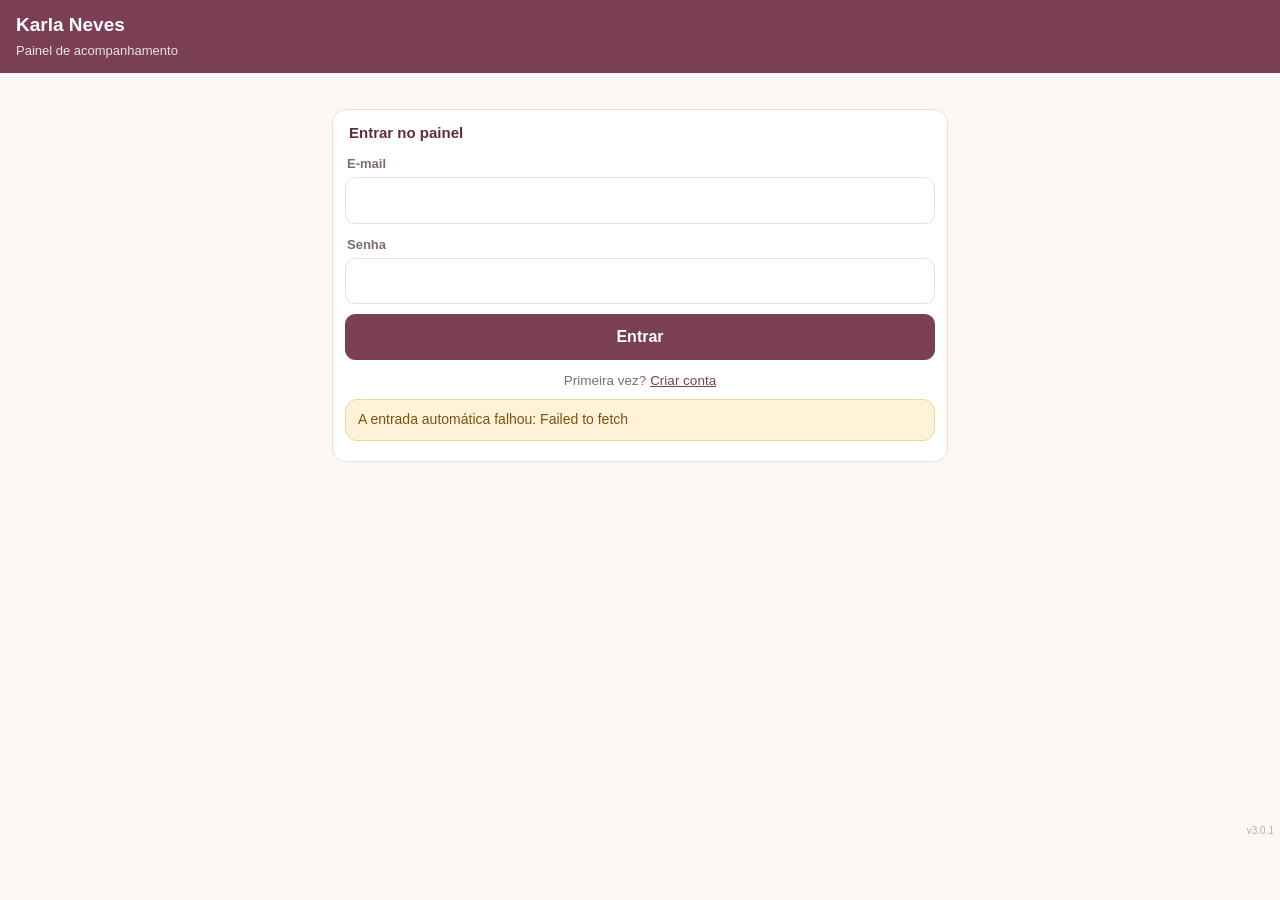
==== commit 79ec031c: "v3.0.1: modo de teste, o painel entra sozinho sem pedir e-mail Co-Authored-By: Claude Opus 5.5 <nore" ====
--- a/index.html
+++ b/index.html
@@ -27,7 +27,10 @@
 <script src="vendor/supabase.js"></script>
 <script src="comum.js"></script>
 <script>
-const VERSAO='3.0.0';
+const VERSAO='3.0.1';
+// MODO DE TESTE: o painel entra sozinho nesta conta, sem pedir e-mail.
+// Para voltar a pedir login, troque para: const MODO_TESTE=null;
+const MODO_TESTE={email:'painel-teste@karlaneves.app',password:'3dpyPc7S07q_X8tjYHe5YU6r'};
 $('#versao').textContent='v'+VERSAO;
 const sb=window.SB_MOCK||supabase.createClient(KN.URL,KN.CHAVE);
 let S={clientes:[],ativ:[],lemb:[],perfil:{nome:'',zap:''}};
@@ -35,8 +38,11 @@
 
 /* ---------- acesso ---------- */
 async function iniciar(){
-  const {data}=await sb.auth.getSession();
+  let {data}=await sb.auth.getSession();
   USER=data.session?data.session.user:null;
+  if(!USER&&MODO_TESTE){const r=await sb.auth.signInWithPassword(MODO_TESTE);
+    if(r.error){telaLogin();return $('#lgMsg').innerHTML=`<div class="aviso">A entrada automática falhou: ${esc(traduz(r.error.message))}</div>`}
+    USER=r.data.user}
   if(!USER)return telaLogin();
   $('#nav').style.display='';$('#engr').style.display='';$('#atual').style.display='';
   await carregar();render();
@@ -303,10 +309,10 @@
   <h2>Simulação</h2><div class="card">Cria 10 clientes fictícias com atividades em todas as etapas. Os telefones são falsos.
   <div class="acoes"><button class="btn p" id="dCarr">Carregar exemplos</button><button class="btn r" id="dApaga">Apagar exemplos</button></div></div>
   <h2>Legendas</h2><div class="card sub">As clientes gravam no Legendas. O roteiro do vídeo abre direto no teleprompter.<div class="acoes"><a class="btn" href="legendas/" target="_blank">Abrir o Legendas</a></div></div>
-  <h2>Conta</h2><div class="card sub">Entrou como <b>${esc(USER.email)}</b>.<div class="acoes"><button class="btn r" id="sair">Sair</button></div></div>
+  <h2>Conta</h2><div class="card sub">${MODO_TESTE?'<b>Modo de teste:</b> o painel entra sem e-mail. Qualquer pessoa com este endereço entra. Use só clientes fictícias.':'Entrou como <b>'+esc(USER.email)+'</b>.<div class="acoes"><button class="btn r" id="sair">Sair</button></div>'}</div>
   <div class="sub" style="text-align:center;margin-top:16px">Versão ${VERSAO}</div>`;
   $('#pOk').onclick=()=>grava(sb.from('perfis').update({nome:$('#pNome').value.trim()||'Karla Neves',zap:$('#pZap').value.trim()}).eq('owner',USER.id),'Salvo');
-  $('#sair').onclick=async()=>{await sb.auth.signOut();USER=null;telaLogin()};
+  if($('#sair'))$('#sair').onclick=async()=>{await sb.auth.signOut();USER=null;telaLogin()};
   $('#dCarr').onclick=carregaExemplo;$('#dApaga').onclick=apagaExemplo;
 }
 async function carregaExemplo(){
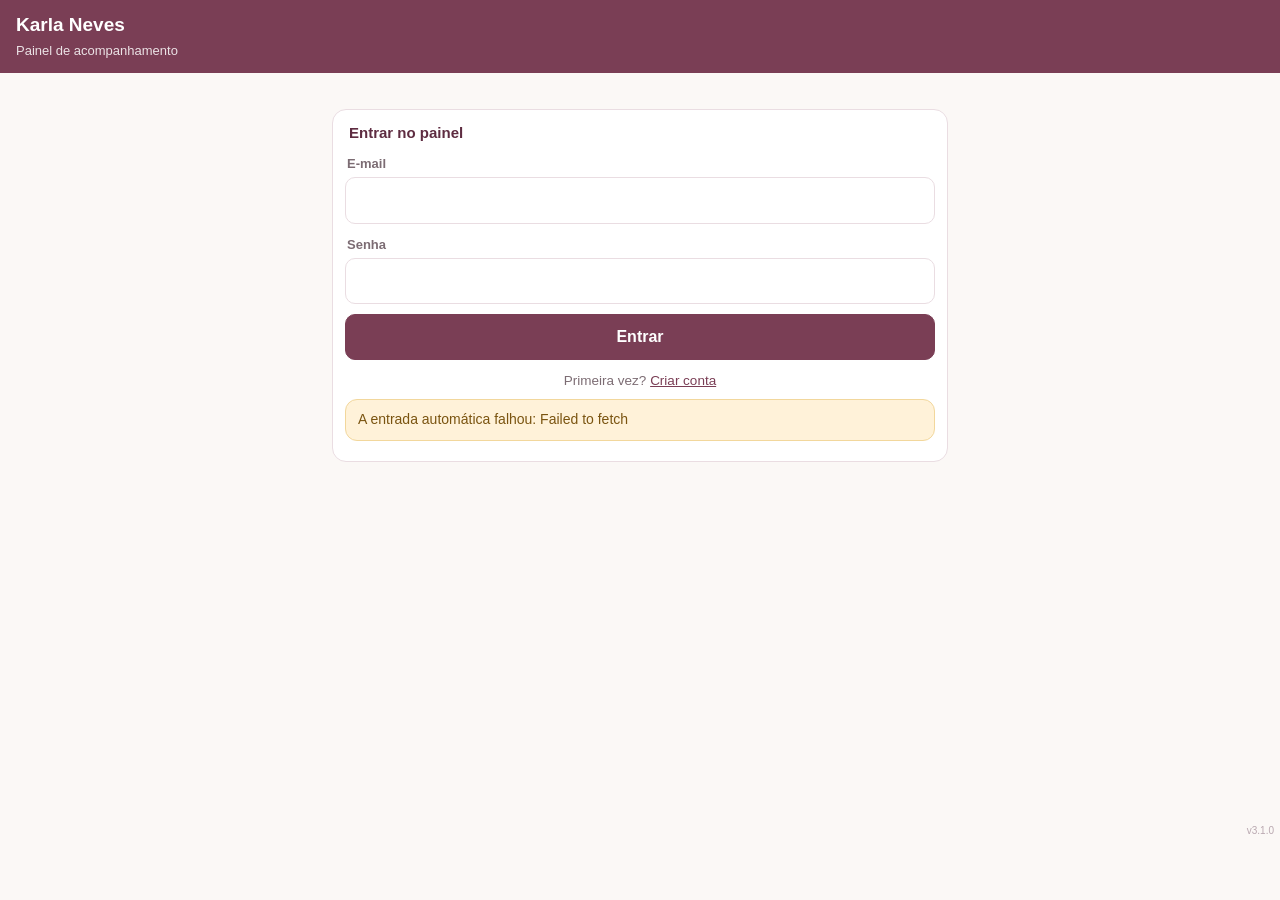
==== commit 4a4052ca: "v3.1.0: mensagens na página de cada cliente (cobrança, parabéns, lembrete, mensagem) com resposta da" ====
--- a/index.html
+++ b/index.html
@@ -27,13 +27,13 @@
 <script src="vendor/supabase.js"></script>
 <script src="comum.js"></script>
 <script>
-const VERSAO='3.0.1';
+const VERSAO='3.1.0';
 // MODO DE TESTE: o painel entra sozinho nesta conta, sem pedir e-mail.
 // Para voltar a pedir login, troque para: const MODO_TESTE=null;
 const MODO_TESTE={email:'painel-teste@karlaneves.app',password:'3dpyPc7S07q_X8tjYHe5YU6r'};
 $('#versao').textContent='v'+VERSAO;
 const sb=window.SB_MOCK||supabase.createClient(KN.URL,KN.CHAVE);
-let S={clientes:[],ativ:[],lemb:[],perfil:{nome:'',zap:''}};
+let S={clientes:[],ativ:[],lemb:[],msgs:[],perfil:{nome:'',zap:''}};
 let VIEW='hoje',CLI=null,BUSCA='',FILTRO_A='abertas',USER=null;
 
 /* ---------- acesso ---------- */
@@ -85,14 +85,15 @@
 
 /* ---------- dados ---------- */
 async function carregar(){
-  const [c,a,l,p]=await Promise.all([
+  const [c,a,l,p,m]=await Promise.all([
     sb.from('clientes').select('*').order('nome'),
     sb.from('atividades').select('*').order('prazo',{ascending:true,nullsFirst:false}),
     sb.from('lembretes').select('*').order('data',{ascending:true,nullsFirst:false}),
-    sb.from('perfis').select('*').maybeSingle()]);
-  const erro=c.error||a.error||l.error||p.error;
+    sb.from('perfis').select('*').maybeSingle(),
+    sb.from('mensagens').select('*').order('criado',{ascending:true})]);
+  const erro=c.error||a.error||l.error||p.error||m.error;
   if(erro){toast('Erro ao carregar: '+erro.message);return false}
-  S.clientes=c.data||[];S.ativ=a.data||[];S.lemb=l.data||[];
+  S.clientes=c.data||[];S.ativ=a.data||[];S.lemb=l.data||[];S.msgs=m.data||[];
   if(!p.data){const n=await sb.from('perfis').insert({nome:'Karla Neves'}).select().single();S.perfil=n.data||{nome:'Karla Neves',zap:''}}else S.perfil=p.data;
   return true;
 }
@@ -129,6 +130,7 @@
   let ac='';
   if(a.status!=='feito'&&at)ac+=`<button class="btn z" onclick="cobra('${a.id}')">Cobrar</button>`;
   if(a.status!=='feito'&&!a.visto_em)ac+=`<button class="btn" onclick="avisaNova('${a.id}')">Avisar pelo WhatsApp</button>`;
+  if(a.status!=='pendente')ac+=`<button class="btn v" onclick="formMsg('${a.cliente_id}','parabens','${a.id}')">🎉 Parabenizar</button>`;
   if(a.link_post)ac+=`<a class="btn" href="${esc(a.link_post)}" target="_blank">Ver post</a>`;
   return `<div class="card" style="${a.status==='feito'?'opacity:.75':''}"><div class="row" onclick="formAtiv('${a.id}')">
     <div class="grow">${comCliente?`<div class="nome">${esc(c.nome)}</div>`:''}
@@ -138,8 +140,7 @@
     <div class="etapas">${passos.map((e,k)=>`<i class="${k<=i?'ok':''}"></i>`).join('')}</div>
     ${ac?`<div class="acoes">${ac}</div>`:''}</div>`;
 }
-window.cobra=id=>{const a=S.ativ.find(x=>x.id===id),c=cli(a.cliente_id);
-  abreZap(c.tel,`Oi, ${c.nome.split(' ')[0]}! Passando para lembrar: "${a.titulo}" estava com prazo ${quando(a.prazo)}. Conseguiu fazer? Se travou em algo, me fala que eu te ajudo 💜\n\nSua página: ${linkCliente(c)}`)};
+window.cobra=id=>{const a=S.ativ.find(x=>x.id===id);formMsg(a.cliente_id,'cobranca',id)};
 window.avisaNova=id=>{const a=S.ativ.find(x=>x.id===id),c=cli(a.cliente_id);
   abreZap(c.tel,`Oi, ${c.nome.split(' ')[0]}! Tem atividade nova na sua página: ${TIPOS[a.tipo]} "${a.titulo}", prazo ${quando(a.prazo)}.\n\nAbra aqui: ${linkCliente(c)}`)};
 
@@ -156,11 +157,17 @@
   let o='';
   if(!S.clientes.length)o+=`<div class="card"><b>Como funciona:</b><br>1. Em <b>Clientes</b>, cadastre cada cliente.<br>2. Cada cliente ganha uma <b>página própria</b>. Mande o link para ela.<br>3. Crie atividades e lembretes. Eles aparecem na página dela.<br>4. Quando ela marcar "gravei" ou "postei", você vê aqui.<br><br>Para testar, toque na ⚙️ e carregue os exemplos.</div>`;
   o+=`<div class="resumo" style="margin-top:6px"><div class="card"><b>${abertas.length}</b><span class="sub">em aberto</span></div><div class="card"><b style="color:${atras.length?'var(--verm)':'var(--vinho)'}">${atras.length}</b><span class="sub">atrasadas</span></div><div class="card"><b>${feitasMes.length}</b><span class="sub">feitas no mês${feitasMes.length?' · '+Math.round(noPrazo/feitasMes.length*100)+'% no prazo':''}</span></div></div>`;
+  const naoLidas=S.msgs.filter(m=>m.autor==='cliente'&&!m.lida_em);
+  if(naoLidas.length){const porCli={};naoLidas.forEach(m=>{(porCli[m.cliente_id]=porCli[m.cliente_id]||[]).push(m)});
+    o+=sec('Mensagens novas das clientes',naoLidas.length,Object.entries(porCli).map(([cid,ms])=>{const u=ms[ms.length-1];
+      return `<div class="card" style="border-left:4px solid var(--zap)" onclick="conversa('${cid}')"><div class="row"><div class="grow"><div class="nome">${esc(cli(cid).nome)}${ms.length>1?' · '+ms.length+' mensagens':''}</div>
+      <div class="sub" style="white-space:normal">💬 ${esc(u.texto.slice(0,120))}</div><div class="sub">${haQuanto(u.criado)}</div></div><span class="btn">Abrir</span></div></div>`}).join(''))}
   if(meus.length)o+=sec('Seus lembretes',meus.length,meus.map(cardLemb).join(''));
   o+=sec('O que as clientes fizeram (3 dias)',movimento.length,movimento.slice(0,15).map(a=>{const c=cli(a.cliente_id);
     return `<div class="card" onclick="ir('cliente','${c.id}')"><div class="row"><div class="grow"><div class="nome">${esc(c.nome)}</div>
     <div class="sub" style="white-space:normal">${a.status==='gravado'?'🎥 Gravou':a.tipo==='tarefa'?'✅ Concluiu':'📲 Postou'}: ${esc(a.titulo)} · ${haQuanto(a.atualizado)}</div>
-    ${a.nota_cliente?`<div class="sub">💬 "${esc(a.nota_cliente)}"</div>`:''}</div>${a.link_post?`<a class="btn" href="${esc(a.link_post)}" target="_blank" onclick="event.stopPropagation()">Ver</a>`:''}</div></div>`}).join('')||'<div class="vazio">Nenhuma novidade.</div>');
+    ${a.nota_cliente?`<div class="sub">💬 "${esc(a.nota_cliente)}"</div>`:''}</div></div>
+    <div class="acoes" onclick="event.stopPropagation()"><button class="btn v" onclick="formMsg('${c.id}','parabens','${a.id}')">🎉 Parabenizar</button>${a.link_post?`<a class="btn" href="${esc(a.link_post)}" target="_blank">Ver post</a>`:''}</div></div>`}).join('')||'<div class="vazio">Nenhuma novidade.</div>');
   o+=sec('Atrasadas',atras.length,atras.map(a=>cardAtiv(a,true)).join('')||'<div class="vazio">Nenhuma atrasada. 👏</div>');
   if(breve.length)o+=sec('Vencem até depois de amanhã',breve.length,breve.map(a=>cardAtiv(a,true)).join(''));
   if(sumidas.length)o+=sec('Não abrem a página há 3+ dias',sumidas.length,sumidas.map(c=>`<div class="card"><div class="row"><div class="grow" onclick="ir('cliente','${c.id}')"><div class="nome">${esc(c.nome)}</div><div class="sub">Último acesso: ${haQuanto(c.ultimo_acesso)}</div></div><button class="btn z" onclick="enviaLink('${c.id}')">Mandar link</button></div></div>`).join(''));
@@ -175,7 +182,7 @@
   const b=BUSCA.toLowerCase();
   const lista=S.clientes.filter(c=>!b||c.nome.toLowerCase().includes(b)||arroba(c).toLowerCase().includes(b));
   let o=`<input id="busca" placeholder="🔍 Buscar por nome ou @" value="${esc(BUSCA)}" style="margin:4px 0 10px"><div class="sub" style="margin:0 4px 8px">${S.clientes.length} cliente(s)</div>`;
-  o+=lista.map(c=>{const r=resumoCli(c);return `<div class="card" onclick="ir('cliente','${c.id}')"><div class="row"><div class="grow"><div class="nome">${esc(c.nome)}</div>
+  o+=lista.map(c=>{const r=resumoCli(c);const nl=S.msgs.filter(m=>m.cliente_id===c.id&&m.autor==='cliente'&&!m.lida_em).length;return `<div class="card" onclick="ir('cliente','${c.id}')"><div class="row"><div class="grow"><div class="nome">${esc(c.nome)}${nl?` <span class="tag" style="background:var(--zap);color:#fff">💬 ${nl} nova(s)</span>`:''}</div>
     <div class="sub">${arroba(c)?'@'+esc(arroba(c))+' · ':''}${r.ab} em aberto${r.at?` · <b style="color:var(--verm)">${r.at} atrasada(s)</b>`:''} · ${r.fm} feita(s) no mês</div>
     <div class="sub">Abriu a página: ${haQuanto(c.ultimo_acesso)}</div></div><span style="font-weight:800;color:var(--verde)">${r.pct}%</span></div>
     <div class="barra"><i style="width:${r.pct}%"></i></div></div>`}).join('')||'<div class="vazio">Nenhuma cliente. Toque em <b>+ Cliente</b>.</div>';
@@ -189,6 +196,7 @@
   const F={abertas:a=>a.status!=='feito',feitas:a=>a.status==='feito'};
   const lista=as.filter(F[FILTRO_A]).sort((x,y)=>FILTRO_A==='feitas'?(y.feito_em||'').localeCompare(x.feito_em||''):(x.prazo||'9999').localeCompare(y.prazo||'9999'));
   const lb=S.lemb.filter(l=>l.cliente_id===c.id&&(!l.feito||(Date.now()-new Date(l.feito_em||0))<7*864e5));
+  const ms=S.msgs.filter(m=>m.cliente_id===c.id);marcaLidas(c.id);
   $('#main').innerHTML=`<button class="voltar" onclick="ir('clientes')">‹ Clientes</button>
   <div class="card"><div class="row"><div class="grow"><div class="nome" style="font-size:19px">${esc(c.nome)}</div>
   <div class="sub">${arroba(c)?`<a href="https://instagram.com/${esc(arroba(c))}" target="_blank">@${esc(arroba(c))}</a> · `:''}${c.tel?esc(c.tel):'sem WhatsApp'}</div>
@@ -197,6 +205,10 @@
   <div class="acoes"><button class="btn z" onclick="enviaLink('${c.id}')">Mandar link da página</button><a class="btn" href="${esc(linkCliente(c))}" target="_blank">👁️ Ver como ela vê</a>
   <button class="btn" onclick="copiaLink('${c.id}')">Copiar link</button><button class="btn" onclick="formCliente('${c.id}')">Editar</button></div></div>
   <div class="resumo"><div class="card"><b>${r.ab}</b><span class="sub">em aberto</span></div><div class="card"><b style="color:${r.at?'var(--verm)':'var(--vinho)'}">${r.at}</b><span class="sub">atrasadas</span></div><div class="card"><b>${r.fm}</b><span class="sub">feitas no mês</span></div></div>
+  <h2>Mensagens${ms.length?`<span class="n">${ms.length}</span>`:''}</h2>
+  <div class="card">${ms.slice(-3).map(bolha).join('')||'<div class="vazio">Nenhuma mensagem ainda.</div>'}
+  <div class="chips" style="margin-top:8px"><button class="chip" onclick="formMsg('${c.id}','cobranca')">⏰ Cobrar</button><button class="chip" onclick="formMsg('${c.id}','parabens')">🎉 Parabenizar</button><button class="chip" onclick="formMsg('${c.id}','lembrete')">📌 Lembrete</button><button class="chip" onclick="formMsg('${c.id}')">💬 Mensagem</button></div>
+  ${ms.length>3?`<div class="acoes"><button class="btn full" onclick="conversa('${c.id}')">Ver conversa inteira</button></div>`:''}</div>
   <h2>Atividades</h2>
   <div class="chips" style="margin:0 2px 8px"><button class="chip ${FILTRO_A==='abertas'?'on':''}" onclick="FILTRO_A='abertas';render()">Em aberto (${as.filter(F.abertas).length})</button><button class="chip ${FILTRO_A==='feitas'?'on':''}" onclick="FILTRO_A='feitas';render()">Feitas (${as.filter(F.feitas).length})</button></div>
   ${lista.map(a=>cardAtiv(a,false)).join('')||'<div class="vazio">Nada aqui. Toque em <b>+ Atividade</b>.</div>'}
@@ -270,6 +282,47 @@
   if(aid)$('#aDel').onclick=async()=>{if(!confirm('Apagar esta atividade?'))return;if(await grava(sb.from('atividades').delete().eq('id',aid),'Apagada'))fecha()};
 };
 
+/* ---------- MENSAGENS ---------- */
+const TIPO_MSG={mensagem:'💬 Mensagem',cobranca:'⏰ Cobrança',parabens:'🎉 Parabéns',lembrete:'📌 Lembrete'};
+const COR_MSG={mensagem:'',cobranca:'s-atrasada',parabens:'s-feito',lembrete:'s-pendente'};
+function modeloMsg(tipo,c,a){const n=(c.nome||'').split(' ')[0];const t=a?`"${a.titulo}"`:'';
+  if(tipo==='cobranca')return a?`Oi, ${n}! Como está o ${t}? ${atrasada(a)?'O prazo era '+quando(a.prazo):'O prazo é '+quando(a.prazo)}. Se travou em alguma parte, me conta aqui que eu te ajudo 💜`:`Oi, ${n}! Faz uns dias que não vejo movimento na sua página. Como estão as atividades? Me conta aqui 💜`;
+  if(tipo==='parabens')return a?`Parabéns, ${n}! 🎉 Ficou ótimo o ${t}. Continue nesse ritmo!`:`Parabéns, ${n}! 🎉 Você está mandando muito bem. Continue assim!`;
+  if(tipo==='lembrete')return a?`Lembrete, ${n}: ${t} tem prazo ${quando(a.prazo)}. Não esquece! ⏰`:`Lembrete, ${n}: `;
+  return `Oi, ${n}! `}
+function bolha(m,lado){const minha=m.autor==='karla';const a=m.atividade_id?S.ativ.find(x=>x.id===m.atividade_id):null;
+  return `<div style="display:flex;justify-content:${minha?'flex-end':'flex-start'};margin:6px 0"><div style="max-width:85%;background:${minha?'#f3e6ec':'#fff'};border:1px solid var(--linha);border-radius:14px;padding:9px 11px">
+  ${m.tipo!=='mensagem'?`<span class="tag ${COR_MSG[m.tipo]}" style="margin-bottom:4px">${TIPO_MSG[m.tipo]}</span>`:''}
+  ${a?`<div class="sub">sobre: ${esc(a.titulo)}</div>`:''}
+  <div style="white-space:pre-wrap">${esc(m.texto)}</div>
+  <div class="sub" style="font-size:12px;text-align:right">${minha?'Você':esc(cli(m.cliente_id).nome.split(' ')[0])} · ${haQuanto(m.criado)}${minha?(m.lida_em?' · ✓ lida':' · não lida'):''}</div></div></div>`}
+window.formMsg=(cid,tipo,aid)=>{
+  const c=cli(cid);tipo=tipo||'mensagem';let editou=false;
+  const ativs=S.ativ.filter(a=>a.cliente_id===cid&&(a.status!=='feito'||(Date.now()-new Date(a.feito_em||0))<14*864e5));
+  abre(`<h3>Mensagem para ${esc(c.nome.split(' ')[0])}</h3>
+  <div class="sub">Aparece na página dela.</div>
+  <label>Tipo</label><div class="chips" id="mTipo">${Object.entries(TIPO_MSG).map(([k,v])=>`<button class="chip ${tipo===k?'on':''}" data-t="${k}">${v}</button>`).join('')}</div>
+  <label>Sobre qual atividade (opcional)</label><select id="mAtiv"><option value="">Nenhuma em especial</option>${ativs.map(a=>`<option value="${a.id}" ${a.id===aid?'selected':''}>${esc(a.titulo)}${a.status==='feito'?' (feita)':atrasada(a)?' (atrasada)':''}</option>`).join('')}</select>
+  <label>Mensagem</label><textarea id="mTxt" style="min-height:130px"></textarea>
+  <label style="font-weight:600"><input type="checkbox" id="mZap" style="width:auto;vertical-align:middle"> Também avisar no WhatsApp que tem mensagem nova</label>
+  <div class="acoes"><button class="btn p full" id="mOk">Enviar para a página dela</button></div>`);
+  const preenche=()=>{if(editou)return;const a=S.ativ.find(x=>x.id===$('#mAtiv').value);$('#mTxt').value=modeloMsg(tipo,c,a)};
+  preenche();$('#mTxt').oninput=()=>editou=true;$('#mAtiv').onchange=preenche;
+  document.querySelectorAll('#mTipo .chip').forEach(b=>b.onclick=()=>{tipo=b.dataset.t;document.querySelectorAll('#mTipo .chip').forEach(x=>x.classList.toggle('on',x===b));editou=false;preenche()});
+  $('#mOk').onclick=async()=>{const texto=$('#mTxt').value.trim();if(!texto)return toast('Escreva a mensagem');$('#mOk').disabled=true;
+    const zap=$('#mZap').checked;
+    const ok=await grava(sb.from('mensagens').insert({cliente_id:cid,tipo,texto,atividade_id:$('#mAtiv').value||null}),'Mensagem enviada para a página dela');
+    if(!ok){$('#mOk').disabled=false;return}fecha();
+    if(zap)abreZap(c.tel,`Oi, ${c.nome.split(' ')[0]}! Te deixei uma mensagem na sua página:\n\n${linkCliente(c)}`)};
+};
+window.conversa=cid=>{const c=cli(cid);const ms=S.msgs.filter(m=>m.cliente_id===cid);
+  abre(`<h3>Conversa com ${esc(c.nome.split(' ')[0])}</h3>${ms.map(bolha).join('')||'<div class="vazio">Nenhuma mensagem ainda.</div>'}
+  <div class="acoes" style="position:sticky;bottom:0;background:var(--creme);padding-top:8px"><button class="btn p full" onclick="formMsg('${cid}')">✉️ Nova mensagem</button></div>`);
+  setTimeout(()=>{$('#sbox').scrollTop=$('#sbox').scrollHeight},30);marcaLidas(cid)};
+async function marcaLidas(cid){if(!S.msgs.some(m=>m.cliente_id===cid&&m.autor==='cliente'&&!m.lida_em))return;
+  const agora=new Date().toISOString();S.msgs.forEach(m=>{if(m.cliente_id===cid&&m.autor==='cliente'&&!m.lida_em)m.lida_em=agora});
+  await sb.from('mensagens').update({lida_em:agora}).eq('cliente_id',cid).eq('autor','cliente').is('lida_em',null)}
+
 /* ---------- LEMBRETES ---------- */
 function cardLemb(l){const c=l.cliente_id?cli(l.cliente_id):null;const at=l.data&&l.data<hojeISO()&&!l.feito;
   return `<div class="card" style="${l.feito?'opacity:.6':''}"><div class="row">
@@ -339,7 +392,15 @@
     {texto:'Poste até as 19h, é o melhor horário do seu perfil',cliente_id:by(0),data:h,demo:true},{texto:'Lembre de responder os directs depois do post',cliente_id:by(4),demo:true,feito:true,feito_em:ts(4)},
     {texto:'Grave com luz natural, perto da janela',cliente_id:by(1),demo:true}];
   const e3=(await sb.from('lembretes').insert(lb)).error;
-  if(e2||e3)toast('Erro: '+(e2||e3).message);
+  const ats=(await sb.from('atividades').select('*').eq('demo',true)).data||[];const aq=t=>(ats.find(x=>x.titulo===t)||{}).id||null;
+  const mg=[{cliente_id:by(0),autor:'karla',tipo:'cobranca',texto:'Oi, Ana! Como está o "Antes e depois da semana"? O prazo era anteontem. Se travou em alguma parte, me conta aqui 💜',atividade_id:aq('Antes e depois da semana'),criado:ts(30),demo:true},
+    {cliente_id:by(0),autor:'cliente',tipo:'mensagem',texto:'Oi Karla! Travei na hora de falar o problema da cliente, fico sem jeito. Pode me ajudar?',criado:ts(3),demo:true},
+    {cliente_id:by(9),autor:'karla',tipo:'parabens',texto:'Parabéns, Juliana! 🎉 Ficou ótimo o "Protetor solar". Continue nesse ritmo!',atividade_id:aq('Protetor solar'),criado:ts(26),lida_em:ts(20),demo:true},
+    {cliente_id:by(9),autor:'cliente',tipo:'mensagem',texto:'Obrigada!! Já estou com ideia para o próximo 😍',criado:ts(19),lida_em:ts(18),demo:true},
+    {cliente_id:by(1),autor:'cliente',tipo:'mensagem',texto:'Posso postar o bolo no sábado em vez de hoje?',criado:ts(1),demo:true},
+    {cliente_id:by(6),autor:'karla',tipo:'lembrete',texto:'Lembrete, Gabriela: grave o "Make em 1 minuto" com luz de frente, perto da janela ⏰',atividade_id:aq('Make em 1 minuto'),criado:ts(10),demo:true}];
+  const e4=(await sb.from('mensagens').insert(mg)).error;
+  if(e2||e3||e4)toast('Erro: '+(e2||e3||e4).message);
   await carregar();ir('hoje');toast('10 clientes de exemplo criadas');
 }
 async function apagaExemplo(){if(!confirm('Apagar as clientes de exemplo e tudo delas? As reais ficam.'))return;
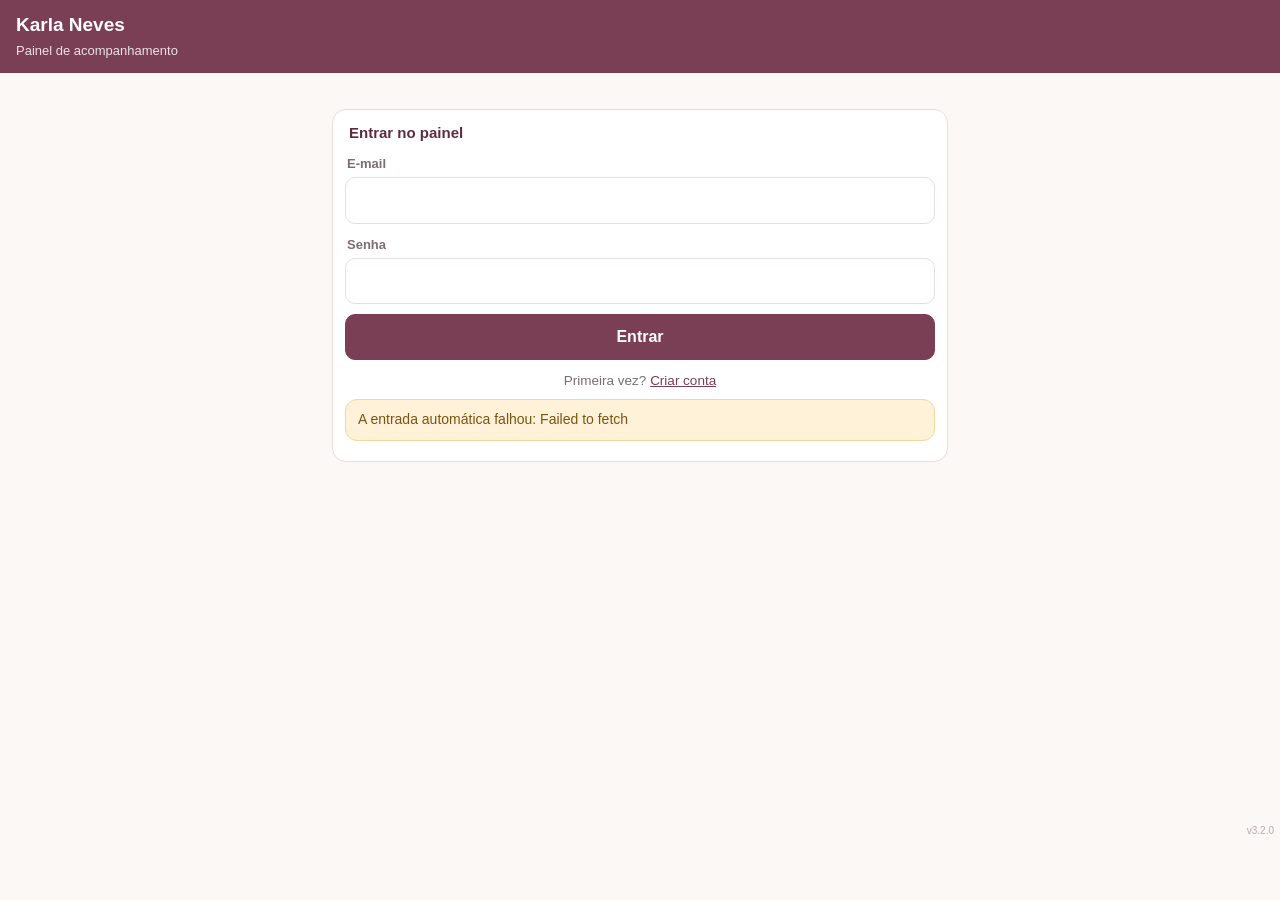
==== commit bc8b441f: "v3.2.0: histórico de atividades realizadas por mês, na página da cliente e no painel Co-Authored-By:" ====
--- a/index.html
+++ b/index.html
@@ -27,7 +27,7 @@
 <script src="vendor/supabase.js"></script>
 <script src="comum.js"></script>
 <script>
-const VERSAO='3.1.0';
+const VERSAO='3.2.0';
 // MODO DE TESTE: o painel entra sozinho nesta conta, sem pedir e-mail.
 // Para voltar a pedir login, troque para: const MODO_TESTE=null;
 const MODO_TESTE={email:'painel-teste@karlaneves.app',password:'3dpyPc7S07q_X8tjYHe5YU6r'};
@@ -210,8 +210,8 @@
   <div class="chips" style="margin-top:8px"><button class="chip" onclick="formMsg('${c.id}','cobranca')">⏰ Cobrar</button><button class="chip" onclick="formMsg('${c.id}','parabens')">🎉 Parabenizar</button><button class="chip" onclick="formMsg('${c.id}','lembrete')">📌 Lembrete</button><button class="chip" onclick="formMsg('${c.id}')">💬 Mensagem</button></div>
   ${ms.length>3?`<div class="acoes"><button class="btn full" onclick="conversa('${c.id}')">Ver conversa inteira</button></div>`:''}</div>
   <h2>Atividades</h2>
-  <div class="chips" style="margin:0 2px 8px"><button class="chip ${FILTRO_A==='abertas'?'on':''}" onclick="FILTRO_A='abertas';render()">Em aberto (${as.filter(F.abertas).length})</button><button class="chip ${FILTRO_A==='feitas'?'on':''}" onclick="FILTRO_A='feitas';render()">Feitas (${as.filter(F.feitas).length})</button></div>
-  ${lista.map(a=>cardAtiv(a,false)).join('')||'<div class="vazio">Nada aqui. Toque em <b>+ Atividade</b>.</div>'}
+  <div class="chips" style="margin:0 2px 8px"><button class="chip ${FILTRO_A==='abertas'?'on':''}" onclick="FILTRO_A='abertas';render()">Em aberto (${as.filter(F.abertas).length})</button><button class="chip ${FILTRO_A==='feitas'?'on':''}" onclick="FILTRO_A='feitas';render()">📖 Histórico (${as.filter(F.feitas).length})</button></div>
+  ${FILTRO_A==='feitas'?historicoHTML(as,0):(lista.map(a=>cardAtiv(a,false)).join('')||'<div class="vazio">Nada aqui. Toque em <b>+ Atividade</b>.</div>')}
   <h2>Lembretes na página dela${lb.length?`<span class="n">${lb.length}</span>`:''}</h2>
   ${lb.map(cardLemb).join('')||'<div class="vazio">Nenhum lembrete.</div>'}
   <div class="acoes"><button class="btn" onclick="formLemb(null,'${c.id}')">+ Lembrete para ${esc(c.nome.split(' ')[0])}</button></div>`;
